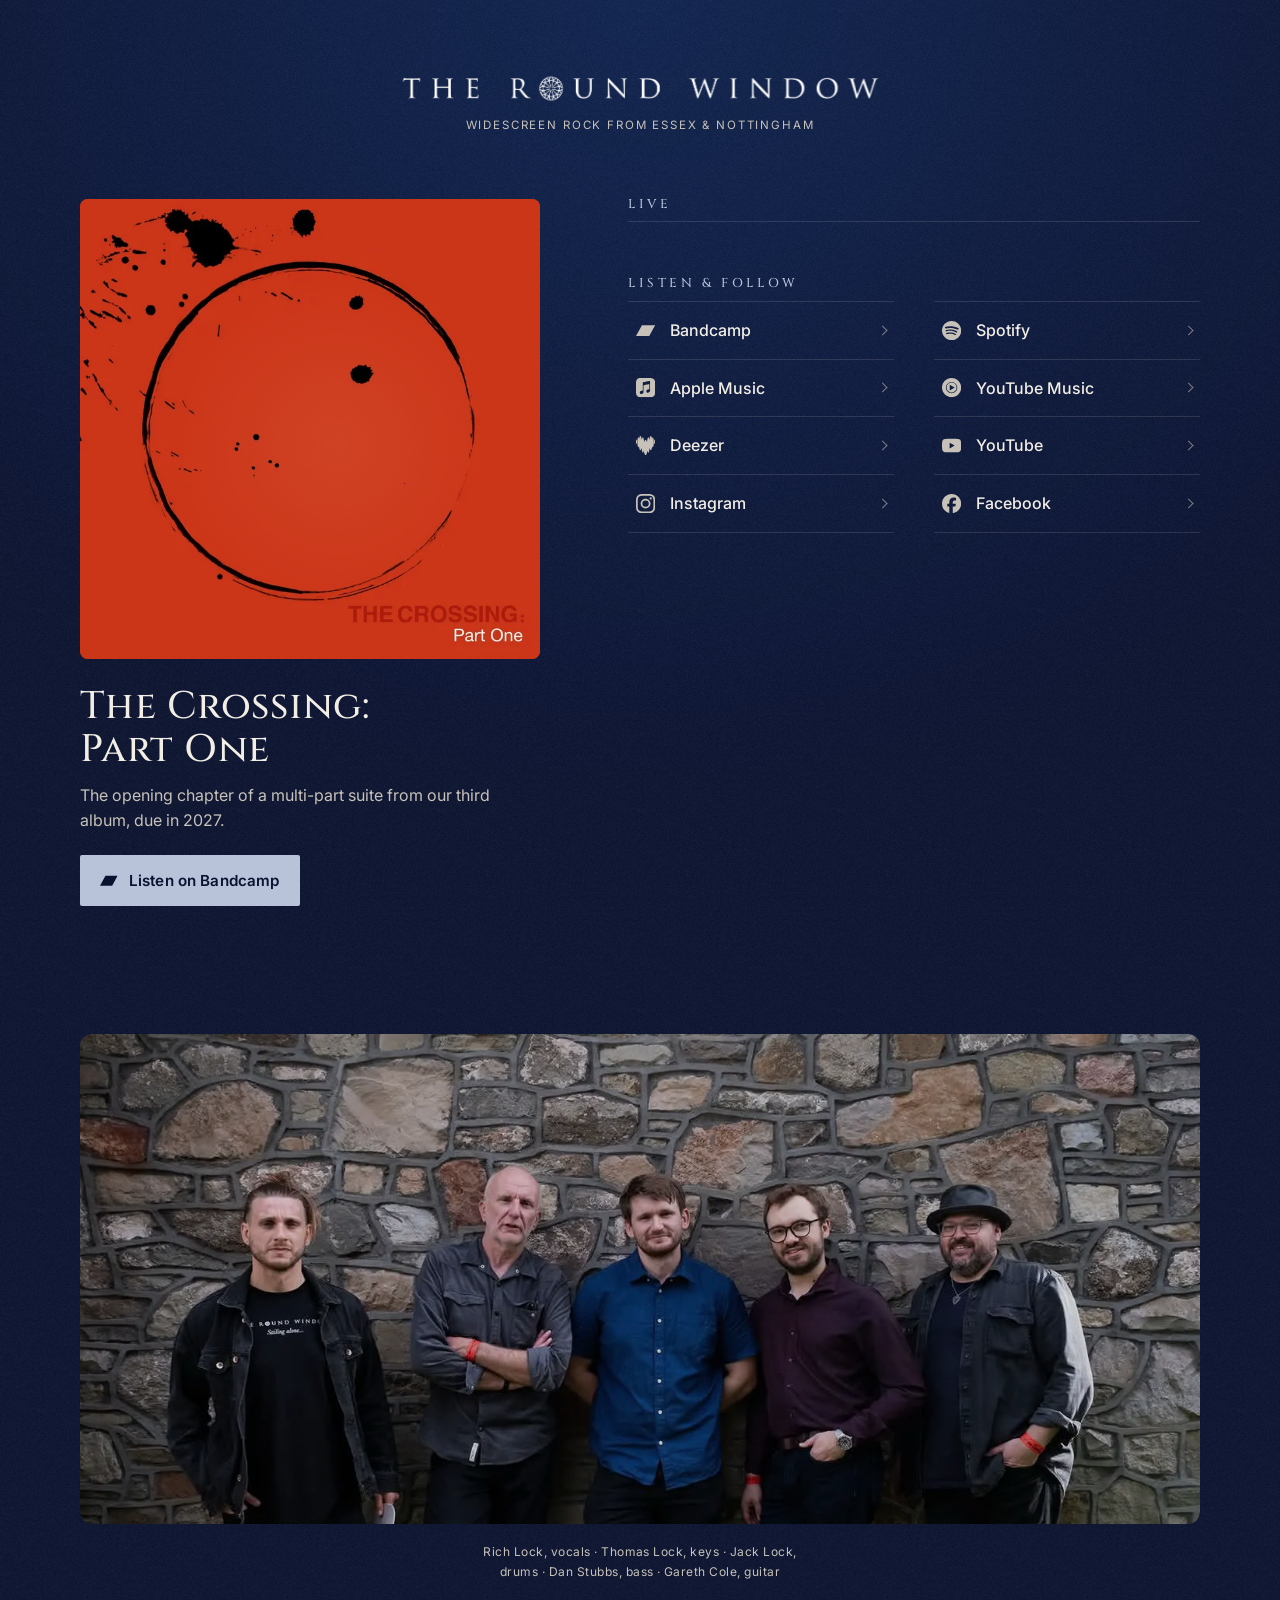
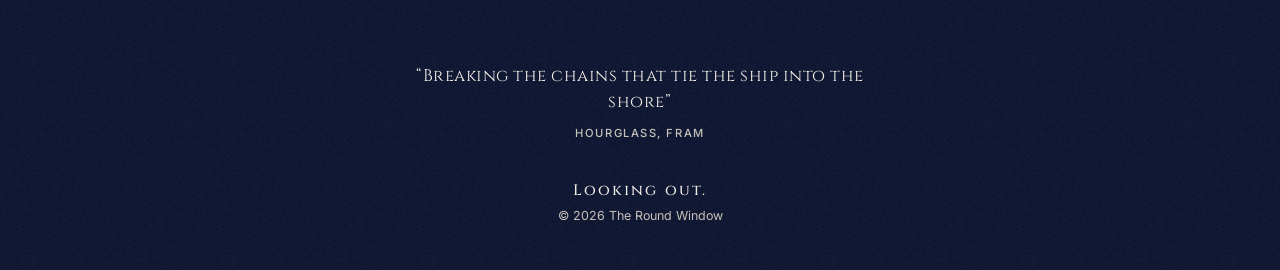
==== index.html @ e12f62c2 "Inset rounded band photo with scroll reveal, rounded cover, footer lyric from official Bandcamp lyri" ====
<!doctype html>
<html lang="en-GB">
<head>
<meta charset="utf-8">
<meta name="viewport" content="width=device-width, initial-scale=1, viewport-fit=cover">
<title>The Round Window | Widescreen rock from Essex &amp; Nottingham</title>
<meta name="description" content="The Round Window, widescreen rock from Essex &amp; Nottingham. New single The Crossing: Part One out now. Live in Colchester, London and Leicester, November 2026.">
<meta name="theme-color" content="#0a1230">
<link rel="icon" href="favicon.ico" sizes="any">
<link rel="icon" type="image/png" sizes="32x32" href="assets/img/favicon-32.png">
<link rel="apple-touch-icon" href="assets/img/apple-touch-icon.png">
<meta property="og:type" content="website">
<meta property="og:site_name" content="The Round Window">
<meta property="og:title" content="The Round Window">
<meta property="og:description" content="Widescreen rock from Essex &amp; Nottingham. New single The Crossing: Part One, out now. Live in Colchester, London and Leicester this November.">
<meta property="og:image" content="assets/img/og.jpg">
<meta property="og:image:width" content="1200">
<meta property="og:image:height" content="630">
<meta property="og:image:alt" content="The Round Window logo beside the red artwork for The Crossing: Part One">
<meta name="twitter:card" content="summary_large_image">
<meta name="twitter:site" content="@roundwindowuk">
<link rel="preload" href="assets/fonts/Cinzel.woff2" as="font" type="font/woff2" crossorigin>
<link rel="preload" href="assets/fonts/Inter.woff2" as="font" type="font/woff2" crossorigin>
<link rel="stylesheet" href="style.css">
<script>document.documentElement.classList.add('js')</script>
</head>
<body>
<svg width="0" height="0" style="position:absolute" aria-hidden="true"><symbol id="i-youtube" viewBox="0 0 24 24"><path d="M23.498 6.186a3.016 3.016 0 0 0-2.122-2.136C19.505 3.545 12 3.545 12 3.545s-7.505 0-9.377.505A3.017 3.017 0 0 0 .502 6.186C0 8.07 0 12 0 12s0 3.93.502 5.814a3.016 3.016 0 0 0 2.122 2.136c1.871.505 9.376.505 9.376.505s7.505 0 9.377-.505a3.015 3.015 0 0 0 2.122-2.136C24 15.93 24 12 24 12s0-3.93-.502-5.814zM9.545 15.568V8.432L15.818 12l-6.273 3.568z"/></symbol><symbol id="i-facebook" viewBox="0 0 24 24"><path d="M9.101 23.691v-7.98H6.627v-3.667h2.474v-1.58c0-4.085 1.848-5.978 5.858-5.978.401 0 .955.042 1.468.103a8.68 8.68 0 0 1 1.141.195v3.325a8.623 8.623 0 0 0-.653-.036 26.805 26.805 0 0 0-.733-.009c-.707 0-1.259.096-1.675.309a1.686 1.686 0 0 0-.679.622c-.258.42-.374.995-.374 1.752v1.297h3.919l-.386 2.103-.287 1.564h-3.246v8.245C19.396 23.238 24 18.179 24 12.044c0-6.627-5.373-12-12-12s-12 5.373-12 12c0 5.628 3.874 10.35 9.101 11.647Z"/></symbol><symbol id="i-instagram" viewBox="0 0 24 24"><path d="M7.0301.084c-1.2768.0602-2.1487.264-2.911.5634-.7888.3075-1.4575.72-2.1228 1.3877-.6652.6677-1.075 1.3368-1.3802 2.127-.2954.7638-.4956 1.6365-.552 2.914-.0564 1.2775-.0689 1.6882-.0626 4.947.0062 3.2586.0206 3.6671.0825 4.9473.061 1.2765.264 2.1482.5635 2.9107.308.7889.72 1.4573 1.388 2.1228.6679.6655 1.3365 1.0743 2.1285 1.38.7632.295 1.6361.4961 2.9134.552 1.2773.056 1.6884.069 4.9462.0627 3.2578-.0062 3.668-.0207 4.9478-.0814 1.28-.0607 2.147-.2652 2.9098-.5633.7889-.3086 1.4578-.72 2.1228-1.3881.665-.6682 1.0745-1.3378 1.3795-2.1284.2957-.7632.4966-1.636.552-2.9124.056-1.2809.0692-1.6898.063-4.948-.0063-3.2583-.021-3.6668-.0817-4.9465-.0607-1.2797-.264-2.1487-.5633-2.9117-.3084-.7889-.72-1.4568-1.3876-2.1228C21.2982 1.33 20.628.9208 19.8378.6165 19.074.321 18.2017.1197 16.9244.0645 15.6471.0093 15.236-.005 11.977.0014 8.718.0076 8.31.0215 7.0301.0839m.1402 21.6932c-1.17-.0509-1.8053-.2453-2.2287-.408-.5606-.216-.96-.4771-1.3819-.895-.422-.4178-.6811-.8186-.9-1.378-.1644-.4234-.3624-1.058-.4171-2.228-.0595-1.2645-.072-1.6442-.079-4.848-.007-3.2037.0053-3.583.0607-4.848.05-1.169.2456-1.805.408-2.2282.216-.5613.4762-.96.895-1.3816.4188-.4217.8184-.6814 1.3783-.9003.423-.1651 1.0575-.3614 2.227-.4171 1.2655-.06 1.6447-.072 4.848-.079 3.2033-.007 3.5835.005 4.8495.0608 1.169.0508 1.8053.2445 2.228.408.5608.216.96.4754 1.3816.895.4217.4194.6816.8176.9005 1.3787.1653.4217.3617 1.056.4169 2.2263.0602 1.2655.0739 1.645.0796 4.848.0058 3.203-.0055 3.5834-.061 4.848-.051 1.17-.245 1.8055-.408 2.2294-.216.5604-.4763.96-.8954 1.3814-.419.4215-.8181.6811-1.3783.9-.4224.1649-1.0577.3617-2.2262.4174-1.2656.0595-1.6448.072-4.8493.079-3.2045.007-3.5825-.006-4.848-.0608M16.953 5.5864A1.44 1.44 0 1 0 18.39 4.144a1.44 1.44 0 0 0-1.437 1.4424M5.8385 12.012c.0067 3.4032 2.7706 6.1557 6.173 6.1493 3.4026-.0065 6.157-2.7701 6.1506-6.1733-.0065-3.4032-2.771-6.1565-6.174-6.1498-3.403.0067-6.156 2.771-6.1496 6.1738M8 12.0077a4 4 0 1 1 4.008 3.9921A3.9996 3.9996 0 0 1 8 12.0077"/></symbol><symbol id="i-bandcamp" viewBox="0 0 24 24"><path d="M0 18.75l7.437-13.5H24l-7.438 13.5H0z"/></symbol><symbol id="i-spotify" viewBox="0 0 24 24"><path d="M12 0C5.4 0 0 5.4 0 12s5.4 12 12 12 12-5.4 12-12S18.66 0 12 0zm5.521 17.34c-.24.359-.66.48-1.021.24-2.82-1.74-6.36-2.101-10.561-1.141-.418.122-.779-.179-.899-.539-.12-.421.18-.78.54-.9 4.56-1.021 8.52-.6 11.64 1.32.42.18.479.659.301 1.02zm1.44-3.3c-.301.42-.841.6-1.262.3-3.239-1.98-8.159-2.58-11.939-1.38-.479.12-1.02-.12-1.14-.6-.12-.48.12-1.021.6-1.141C9.6 9.9 15 10.561 18.72 12.84c.361.181.54.78.241 1.2zm.12-3.36C15.24 8.4 8.82 8.16 5.16 9.301c-.6.179-1.2-.181-1.38-.721-.18-.601.18-1.2.72-1.381 4.26-1.26 11.28-1.02 15.721 1.621.539.3.719 1.02.419 1.56-.299.421-1.02.599-1.559.3z"/></symbol><symbol id="i-applemusic" viewBox="0 0 24 24"><path d="M23.994 6.124a9.23 9.23 0 00-.24-2.19c-.317-1.31-1.062-2.31-2.18-3.043a5.022 5.022 0 00-1.877-.726 10.496 10.496 0 00-1.564-.15c-.04-.003-.083-.01-.124-.013H5.986c-.152.01-.303.017-.455.026-.747.043-1.49.123-2.193.4-1.336.53-2.3 1.452-2.865 2.78-.192.448-.292.925-.363 1.408-.056.392-.088.785-.1 1.18 0 .032-.007.062-.01.093v12.223c.01.14.017.283.027.424.05.815.154 1.624.497 2.373.65 1.42 1.738 2.353 3.234 2.801.42.127.856.187 1.293.228.555.053 1.11.06 1.667.06h11.03a12.5 12.5 0 001.57-.1c.822-.106 1.596-.35 2.295-.81a5.046 5.046 0 001.88-2.207c.186-.42.293-.87.37-1.324.113-.675.138-1.358.137-2.04-.002-3.8 0-7.595-.003-11.393zm-6.423 3.99v5.712c0 .417-.058.827-.244 1.206-.29.59-.76.962-1.388 1.14-.35.1-.706.157-1.07.173-.95.045-1.773-.6-1.943-1.536a1.88 1.88 0 011.038-2.022c.323-.16.67-.25 1.018-.324.378-.082.758-.153 1.134-.24.274-.063.457-.23.51-.516a.904.904 0 00.02-.193c0-1.815 0-3.63-.002-5.443a.725.725 0 00-.026-.185c-.04-.15-.15-.243-.304-.234-.16.01-.318.035-.475.066-.76.15-1.52.303-2.28.456l-2.325.47-1.374.278c-.016.003-.032.01-.048.013-.277.077-.377.203-.39.49-.002.042 0 .086 0 .13-.002 2.602 0 5.204-.003 7.805 0 .42-.047.836-.215 1.227-.278.64-.77 1.04-1.434 1.233-.35.1-.71.16-1.075.172-.96.036-1.755-.6-1.92-1.544-.14-.812.23-1.685 1.154-2.075.357-.15.73-.232 1.108-.31.287-.06.575-.116.86-.177.383-.083.583-.323.6-.714v-.15c0-2.96 0-5.922.002-8.882 0-.123.013-.25.042-.37.07-.285.273-.448.546-.518.255-.066.515-.112.774-.165.733-.15 1.466-.296 2.2-.444l2.27-.46c.67-.134 1.34-.27 2.01-.403.22-.043.442-.088.663-.106.31-.025.523.17.554.482.008.073.012.148.012.223.002 1.91.002 3.822 0 5.732z"/></symbol><symbol id="i-youtubemusic" viewBox="0 0 24 24"><path d="M12 0C5.376 0 0 5.376 0 12s5.376 12 12 12 12-5.376 12-12S18.624 0 12 0zm0 19.104c-3.924 0-7.104-3.18-7.104-7.104S8.076 4.896 12 4.896s7.104 3.18 7.104 7.104-3.18 7.104-7.104 7.104zm0-13.332c-3.432 0-6.228 2.796-6.228 6.228S8.568 18.228 12 18.228s6.228-2.796 6.228-6.228S15.432 5.772 12 5.772zM9.684 15.54V8.46L15.816 12l-6.132 3.54z"/></symbol><symbol id="i-deezer" viewBox="0 0 24 24"><path d="M.693 10.024c.381 0 .693-1.256.693-2.807 0-1.55-.312-2.807-.693-2.807C.312 4.41 0 5.666 0 7.217s.312 2.808.693 2.808ZM21.038 1.56c-.364 0-.684.805-.91 2.096C19.765 1.446 19.184 0 18.526 0c-.78 0-1.464 2.036-1.784 5-.312-2.158-.788-3.536-1.325-3.536-.745 0-1.386 2.704-1.62 6.472-.442-1.932-1.083-3.145-1.793-3.145s-1.35 1.213-1.793 3.145c-.242-3.76-.874-6.463-1.628-6.463-.537 0-1.013 1.378-1.325 3.535C6.938 2.036 6.262 0 5.474 0c-.658 0-1.247 1.447-1.602 3.665-.217-1.291-.546-2.105-.91-2.105-.675 0-1.221 2.807-1.221 6.272 0 3.466.546 6.273 1.221 6.273.277 0 .537-.476.736-1.273.32 2.928.996 4.938 1.776 4.938.606 0 1.143-1.204 1.507-3.11.251 3.622.875 6.195 1.602 6.195.46 0 .875-1.023 1.187-2.677C10.142 21.6 11 24 12.004 24c1.005 0 1.863-2.4 2.235-5.822.312 1.654.727 2.677 1.186 2.677.728 0 1.352-2.573 1.603-6.195.364 1.906.9 3.11 1.507 3.11.78 0 1.455-2.01 1.775-4.938.208.797.46 1.273.737 1.273.675 0 1.22-2.807 1.22-6.273-.008-3.457-.553-6.272-1.23-6.272ZM23.307 10.024c.381 0 .693-1.256.693-2.807 0-1.55-.312-2.807-.693-2.807-.381 0-.693 1.256-.693 2.807s.312 2.808.693 2.808Z"/></symbol></svg>
<a class="skip" href="#main">Skip to content</a>

<div class="page">
  <header class="masthead">
    <h1 class="logo"><img src="assets/img/logo_white.png" width="2150" height="138" alt="The Round Window"></h1>
    <p class="tag reveal" style="--i:1">Widescreen rock from Essex &amp; Nottingham</p>
  </header>

  <main id="main" class="layout">
    <section class="release" aria-labelledby="release-title">
      <a class="art reveal" style="--i:2" href="https://theroundwindow.bandcamp.com/track/the-crossing-part-one" aria-label="Listen to The Crossing: Part One on Bandcamp">
        <picture>
          <source type="image/webp" srcset="assets/img/crossing-700.webp 700w, assets/img/crossing-1200.webp 1200w" sizes="(min-width: 960px) 460px, 92vw">
          <img src="assets/img/crossing-1200.jpg" width="1200" height="1200" alt="Cover of The Crossing: Part One: a ragged black ink circle and spatters on a red ground">
        </picture>
        <span class="glow" aria-hidden="true"></span>
      </a>
      <div class="release-text">
        <h2 id="release-title" class="title reveal" style="--i:4">The Crossing:<br> Part One</h2>
        <p class="blurb reveal" style="--i:5">The opening chapter of a multi-part suite from our third album, due in 2027.</p>
        <a class="cta reveal" style="--i:6" href="https://theroundwindow.bandcamp.com/track/the-crossing-part-one">
          <svg class="ico" aria-hidden="true"><use href="#i-bandcamp"/></svg>Listen on Bandcamp
        </a>
      </div>
    </section>

    <div class="lists">
      <section aria-labelledby="shows-title">
        <h2 id="shows-title" class="section-title reveal" style="--i:7">Live</h2>
        <ol class="shows">
          <li class="reveal" style="--i:8">
            <a href="https://threewisemonkeyscolchester.com/events/the-round-window-circu5/">
              <time datetime="2026-11-06T19:00"><span class="d">6</span><span class="m">Nov</span><span class="w">Fri</span></time>
              <span class="info"><span class="venue">Three Wise Monkeys</span><span class="city">Colchester</span><span class="with">with Circu5 · doors 7pm</span></span>
              <span class="go">Tickets</span>
            </a>
          </li>
          <li class="reveal" style="--i:9">
            <a href="https://wegottickets.com/f/17069/">
              <time datetime="2026-11-22T13:00"><span class="d">22</span><span class="m">Nov</span><span class="w">Sun</span></time>
              <span class="info"><span class="venue">The Camden Club</span><span class="city">London</span><span class="with">Sunday lunch, with The Gift · doors 1pm</span></span>
              <span class="go">Tickets</span>
            </a>
          </li>
          <li class="reveal" style="--i:10">
            <a href="https://www.gigantic.com/danfest-15-tickets/leicester-the-international/2026-11-27-18-30">
              <time datetime="2026-11-27T18:30"><span class="d">27</span><span class="m">Nov</span><span class="w">Fri</span></time>
              <span class="info"><span class="venue">DanFest 15, The International</span><span class="city">Leicester</span><span class="with">with Red Bazar and Grace Hayhurst · doors 6.30pm</span></span>
              <span class="go">Tickets</span>
            </a>
          </li>
        </ol>
      </section>

      <section aria-labelledby="listen-title">
        <h2 id="listen-title" class="section-title reveal" style="--i:11">Listen &amp; follow</h2>
        <ul class="links">
          <li class="reveal" style="--i:12"><a href="https://theroundwindow.bandcamp.com/"><svg class="ico" aria-hidden="true"><use href="#i-bandcamp"/></svg><span>Bandcamp</span></a></li>
          <li class="reveal" style="--i:13"><a href="https://open.spotify.com/artist/0p4nBv8aLibaOKEymLGmUf"><svg class="ico" aria-hidden="true"><use href="#i-spotify"/></svg><span>Spotify</span></a></li>
          <li class="reveal" style="--i:14"><a href="https://music.apple.com/gb/artist/the-round-window/1469787974"><svg class="ico" aria-hidden="true"><use href="#i-applemusic"/></svg><span>Apple Music</span></a></li>
          <li class="reveal" style="--i:15"><a href="https://music.youtube.com/channel/UCebu2fDi7UHLMGpy3IFDuAw"><svg class="ico" aria-hidden="true"><use href="#i-youtubemusic"/></svg><span>YouTube Music</span></a></li>
          <li class="reveal" style="--i:16"><a href="https://www.deezer.com/artist/68291272"><svg class="ico" aria-hidden="true"><use href="#i-deezer"/></svg><span>Deezer</span></a></li>
          <li class="reveal" style="--i:17"><a href="https://www.youtube.com/@theroundwindow4527"><svg class="ico" aria-hidden="true"><use href="#i-youtube"/></svg><span>YouTube</span></a></li>
          <li class="reveal" style="--i:18"><a href="https://www.instagram.com/theroundwindowuk/"><svg class="ico" aria-hidden="true"><use href="#i-instagram"/></svg><span>Instagram</span></a></li>
          <li class="reveal" style="--i:19"><a href="https://www.facebook.com/theroundwindow"><svg class="ico" aria-hidden="true"><use href="#i-facebook"/></svg><span>Facebook</span></a></li>
        </ul>
      </section>
    </div>
  </main>

  <figure class="band">
    <picture>
      <source type="image/webp" srcset="assets/img/band-900.webp 900w, assets/img/band-1440.webp 1440w" sizes="100vw">
      <img src="assets/img/band-1440.jpg" width="1440" height="960" loading="lazy" decoding="async" alt="The Round Window, the five members standing against an old stone wall">
    </picture>
    <figcaption>Rich Lock, vocals · Thomas Lock, keys · Jack Lock, drums · Dan Stubbs, bass · Gareth Cole, guitar</figcaption>
  </figure>

  <footer class="foot reveal" style="--i:22">
    <figure class="lyric" hidden><blockquote><p></p></blockquote><figcaption><cite></cite></figcaption></figure>
    <p class="motto">Looking out.</p>
    <p>&copy; 2026 The Round Window</p>
  </footer>
</div>
<script src="main.js" defer></script>
</body>
</html>
---- style.css ----
@font-face{font-family:"Cinzel";src:url(assets/fonts/Cinzel.woff2) format("woff2");font-weight:400 900;font-display:swap}
@font-face{font-family:"Inter";src:url(assets/fonts/Inter.woff2) format("woff2");font-weight:100 900;font-display:swap}
:root{
  --bg:#0a1230;         /* deep porthole, from Fram #081C72 darkened */
  --bg-2:#0c1a3d;
  --teal:#086691;       /* aurora teal */
  --accent:#b8c3da;     /* Fram frost: pale sky sampled from the Fram cover (median light cool pixels #b2bcd4) */
  --ivory:#f2eee6;
  --muted:#c7c2b9;
  --line:rgba(242,238,230,.13);
  --ease:cubic-bezier(.22,.61,.36,1);
}
*,*::before,*::after{box-sizing:border-box}
html{-webkit-text-size-adjust:100%;background:var(--bg)}
body{margin:0;min-height:100vh;color:var(--ivory);font:400 1rem/1.55 "Inter",system-ui,sans-serif;
  background:
    url(assets/img/grain.png),
    radial-gradient(120% 70% at 50% 0%, #0f2350 0%, transparent 60%),
    var(--bg);
  -webkit-font-smoothing:antialiased;overflow-x:clip}
img{display:block;max-width:100%;height:auto}
a{color:inherit;text-decoration:none}
:focus-visible{outline:2px solid var(--accent);outline-offset:3px;border-radius:2px}
.skip{position:absolute;left:1rem;top:-3rem;background:var(--accent);color:#0a1230;padding:.5rem .8rem;z-index:5}
.skip:focus{top:1rem}

.page{width:min(100% - 2.5rem, 34rem);margin-inline:auto;padding:clamp(2.5rem,8vw,4.5rem) 0 2.5rem}
.masthead{text-align:center;margin-bottom:2.5rem}
.logo{margin:0 auto;width:min(100%,21rem)}
.tag{margin:.9rem 0 0;font-size:.72rem;letter-spacing:.16em;text-wrap:balance;text-transform:uppercase;color:var(--muted)}

/* release */
.art{position:relative;display:block;overflow:hidden;border-radius:8px;isolation:isolate;background:#ca3517;aspect-ratio:1}
.art img{width:100%;transform-origin:49.73% 49.47%;transition:transform 1.2s var(--ease)}
/* glow sits exactly inside the cover's own ink circle: centre (746,742) r540 on 1500px */
.glow{position:absolute;inset:0;clip-path:circle(36% at 49.73% 49.47%);pointer-events:none;
  background:radial-gradient(38% 38% at 40% 38%, rgba(214,226,245,.30), transparent 70%);
  mix-blend-mode:soft-light;opacity:.9}
.release-text{padding-top:1.6rem}
.eyebrow{margin:0 0 .5rem;font-size:.75rem;font-weight:500;letter-spacing:.2em;text-transform:uppercase;color:var(--accent)}
.title{margin:0;font:500 clamp(1.75rem,7vw,2.4rem)/1.12 "Cinzel",serif;letter-spacing:.02em}
.blurb{margin:.8rem 0 1.4rem;color:var(--muted);max-width:30em}
.cta{display:inline-flex;align-items:center;gap:.7rem;padding:.85rem 1.25rem;background:var(--accent);color:#0a1230;
  font-weight:600;font-size:.95rem;letter-spacing:.01em;border-radius:2px;transition:background-color .25s,transform .25s var(--ease)}
.cta:hover{background:#d3dbea;transform:translateY(-1px)}
.cta .ico{width:1.1rem;height:1.1rem}

/* sections */
.lists section{margin-top:3.25rem}
.section-title{margin:0 0 .6rem;font:500 .8rem/1 "Cinzel",serif;letter-spacing:.28em;text-transform:uppercase;color:var(--accent)}
.shows,.links{list-style:none;margin:0;padding:0;border-top:1px solid var(--line)}
.shows li,.links li{border-bottom:1px solid var(--line)}

.shows a{display:grid;grid-template-columns:3.4rem 1fr auto;gap:1rem;align-items:center;padding:1.1rem .25rem;transition:background-color .3s}
.shows time{display:grid;justify-items:center;line-height:1;font-family:"Cinzel",serif}
.shows .d{font-size:1.65rem;font-weight:500}
.shows .m{font-size:.72rem;letter-spacing:.18em;text-transform:uppercase;margin-top:.3rem}
.shows .w{font:500 .66rem "Inter",sans-serif;letter-spacing:.12em;text-transform:uppercase;color:var(--muted);margin-top:.35rem}
.info{display:grid;gap:.15rem;min-width:0}
.venue{font-weight:600}
.city{color:var(--ivory)}
.with{font-size:.85rem;color:var(--muted)}
.go{font-size:.8rem;font-weight:500;letter-spacing:.06em;color:var(--accent);white-space:nowrap;padding-right:1rem;position:relative}
.go::after{content:"";position:absolute;right:0;top:50%;width:.45rem;height:.45rem;border:solid currentColor;border-width:1.5px 1.5px 0 0;transform:translate(0,-50%) rotate(45deg);transition:transform .3s var(--ease)}

.links a{display:flex;align-items:center;gap:.95rem;padding:1rem .25rem;font-weight:500;transition:background-color .3s,color .3s}
.links .ico{width:1.2rem;height:1.2rem;color:var(--muted);transition:color .3s}
.links a::after{content:"";margin-left:auto;width:.45rem;height:.45rem;border:solid var(--muted);border-width:1.5px 1.5px 0 0;transform:rotate(45deg);opacity:.6;transition:transform .3s var(--ease),opacity .3s,border-color .3s}
.ico{fill:currentColor;flex:none}

@media (hover:hover){
  .shows a:hover,.links a:hover{background:rgba(8,102,145,.16)}
  .shows a:hover .go::after{transform:translate(3px,-50%) rotate(45deg)}
  .links a:hover .ico{color:var(--accent)}
  .links a:hover::after{transform:translateX(3px) rotate(45deg);opacity:1;border-color:var(--accent)}
}

.foot{margin-top:5rem;text-align:center;font-size:.78rem;color:var(--muted)}
.foot p{margin:.3rem 0}
.motto{font:500 .95rem "Cinzel",serif;letter-spacing:.14em;color:var(--ivory)}

/* desktop */
@media (min-width:960px){
  .page{width:min(100% - 6rem, 70rem);padding-top:4.5rem}
  .masthead{margin-bottom:4rem}
  .logo{width:30rem}
  .layout{display:grid;grid-template-columns:minmax(0,28.75rem) minmax(0,1fr);gap:5.5rem;align-items:start}
  .release{position:sticky;top:3rem}
  .lists section:first-child{margin-top:0}
  .lists section{margin-top:3.5rem}
  .shows a{grid-template-columns:4rem 1fr auto;padding:1.25rem .5rem}
  .links{display:grid;grid-template-columns:1fr 1fr;column-gap:2.5rem;border-top:0}
  .links li:nth-child(-n+2){border-top:1px solid var(--line)}
  .links a{padding:1rem .5rem}
}

/* motion */
@media (prefers-reduced-motion:no-preference){
  .js .logo img{clip-path:inset(0 50% 0 50%);opacity:0;animation:logo 1.6s var(--ease) .15s forwards}
  .js .reveal{opacity:0;transform:translateY(12px);animation:rise .7s var(--ease) forwards;animation-delay:calc(.55s + var(--i,0) * 70ms)}
  .art img{animation:drift 28s ease-in-out 2s infinite alternate}
  .glow{animation:light 18s ease-in-out infinite alternate}
}
@keyframes logo{to{clip-path:inset(0 0 0 0);opacity:1}}
@keyframes rise{to{opacity:1;transform:none}}
@keyframes drift{from{transform:scale(1)}to{transform:scale(1.035)}}
@keyframes light{
  0%{background-position:0 0;opacity:.55}
  50%{opacity:1}
  100%{background-position:18% 22%;opacity:.7}}
.glow{background-size:140% 140%}

/* band photo: inset within the content column, revealed on scroll */
.band{margin:5.5rem 0 1rem;padding:0}
.band picture{display:block;overflow:hidden;border-radius:12px;background:var(--bg-2);isolation:isolate}
.band img{width:100%;aspect-ratio:3/2;object-fit:cover;object-position:50% 55%;filter:brightness(.86) saturate(.88)}
.band figcaption{margin:1.1rem auto 0;max-width:34rem;font-size:.75rem;line-height:1.7;text-wrap:balance;letter-spacing:.04em;color:var(--muted);text-align:center}
@media (min-width:960px){
  .band{margin:8rem 0 1.5rem}
  .band img{aspect-ratio:16/7;object-position:50% 34%}
}

.lyric{margin:0 auto 2.5rem;max-width:30rem;opacity:0;transition:opacity 1.6s var(--ease) .4s}
.lyric.in{opacity:1}
.lyric blockquote{margin:0}
.lyric p{margin:0;font:400 1.05rem/1.6 "Cinzel",serif;letter-spacing:.03em;color:var(--ivory)}
.lyric cite{display:block;margin-top:.6rem;font:500 .7rem "Inter",sans-serif;font-style:normal;letter-spacing:.14em;text-transform:uppercase;color:var(--muted)}
@media (prefers-reduced-motion:no-preference){
  .js .band{opacity:0;transform:translateY(28px);transition:opacity 1.1s var(--ease),transform 1.3s var(--ease)}
  .js .band img{transform:scale(1.06);transition:transform 2.2s var(--ease)}
  .js .band.in{opacity:1;transform:none}
  .js .band.in img{transform:none}
}
@media (prefers-reduced-motion:reduce){.lyric{transition:none}}
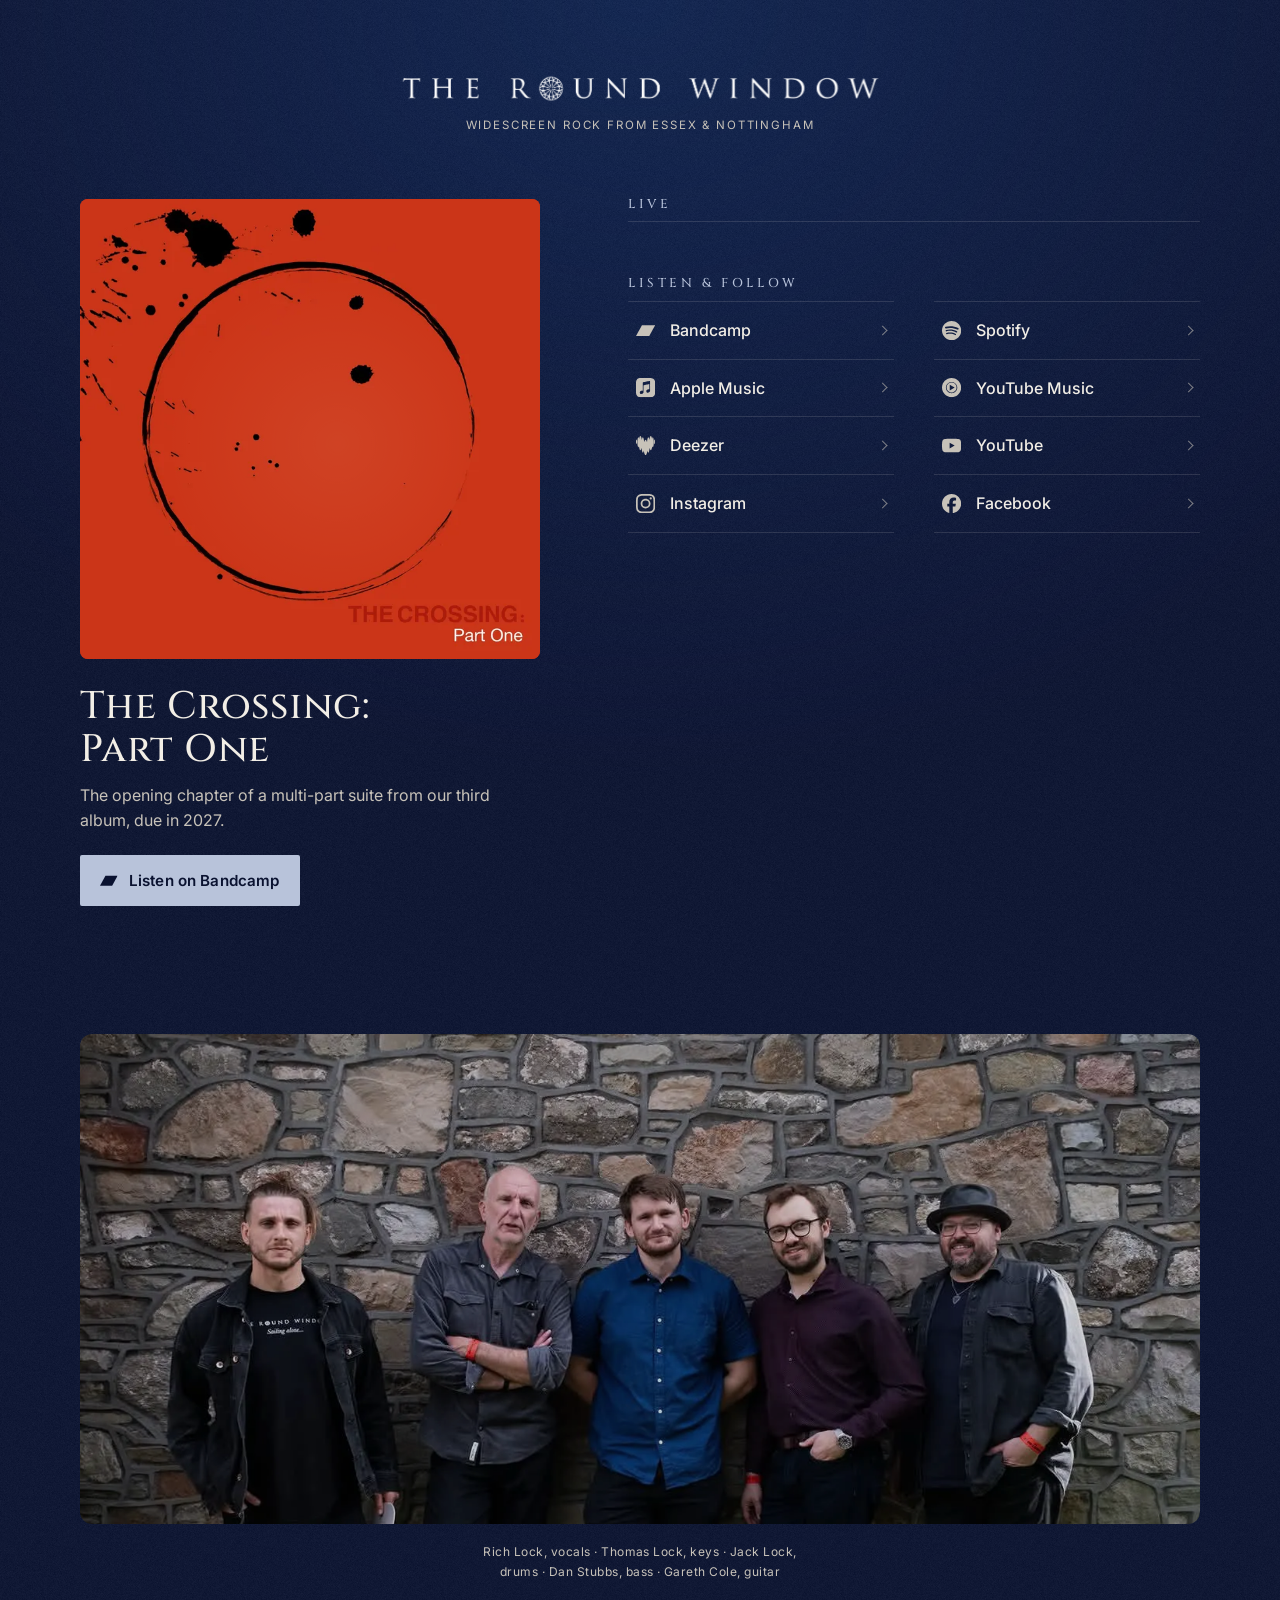
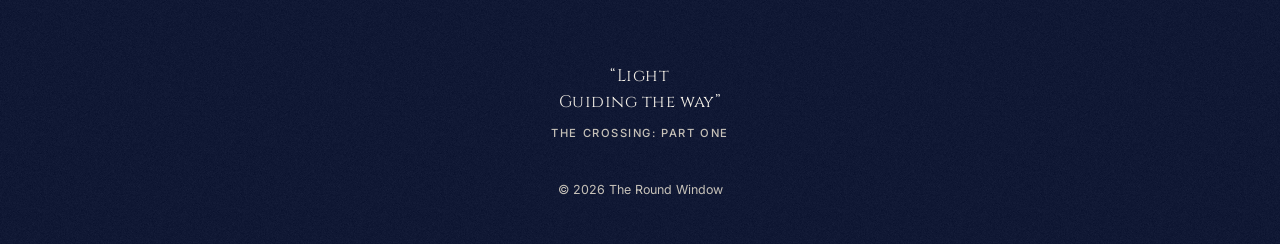
==== commit 4d225042: "Band photo, lyric and footer join the load stagger; remove Looking out" ====
--- a/index.html
+++ b/index.html
@@ -96,7 +96,7 @@
     </div>
   </main>
 
-  <figure class="band">
+  <figure class="band reveal" style="--i:20">
     <picture>
       <source type="image/webp" srcset="assets/img/band-900.webp 900w, assets/img/band-1440.webp 1440w" sizes="100vw">
       <img src="assets/img/band-1440.jpg" width="1440" height="960" loading="lazy" decoding="async" alt="The Round Window, the five members standing against an old stone wall">
@@ -104,10 +104,9 @@
     <figcaption>Rich Lock, vocals · Thomas Lock, keys · Jack Lock, drums · Dan Stubbs, bass · Gareth Cole, guitar</figcaption>
   </figure>
 
-  <footer class="foot reveal" style="--i:22">
-    <figure class="lyric" hidden><blockquote><p></p></blockquote><figcaption><cite></cite></figcaption></figure>
-    <p class="motto">Looking out.</p>
-    <p>&copy; 2026 The Round Window</p>
+  <footer class="foot">
+    <figure class="lyric reveal" style="--i:21" hidden><blockquote><p></p></blockquote><figcaption><cite></cite></figcaption></figure>
+    <p class="reveal" style="--i:22">&copy; 2026 The Round Window</p>
   </footer>
 </div>
 <script src="main.js" defer></script>
--- a/style.css
+++ b/style.css
@@ -120,15 +120,11 @@
   .band img{aspect-ratio:16/7;object-position:50% 34%}
 }
 
-.lyric{margin:0 auto 2.5rem;max-width:30rem;opacity:0;transition:opacity 1.6s var(--ease) .4s}
-.lyric.in{opacity:1}
+.lyric{margin:0 auto 2.5rem;max-width:30rem}
 .lyric blockquote{margin:0}
 .lyric p{margin:0;font:400 1.05rem/1.6 "Cinzel",serif;letter-spacing:.03em;color:var(--ivory)}
 .lyric cite{display:block;margin-top:.6rem;font:500 .7rem "Inter",sans-serif;font-style:normal;letter-spacing:.14em;text-transform:uppercase;color:var(--muted)}
 @media (prefers-reduced-motion:no-preference){
-  .js .band{opacity:0;transform:translateY(28px);transition:opacity 1.1s var(--ease),transform 1.3s var(--ease)}
-  .js .band img{transform:scale(1.06);transition:transform 2.2s var(--ease)}
-  .js .band.in{opacity:1;transform:none}
-  .js .band.in img{transform:none}
+  .js .band.reveal img{transform:scale(1.04);animation:settle 1.6s var(--ease) forwards;animation-delay:calc(.55s + var(--i,0) * 70ms)}
 }
-@media (prefers-reduced-motion:reduce){.lyric{transition:none}}
+@keyframes settle{to{transform:none}}
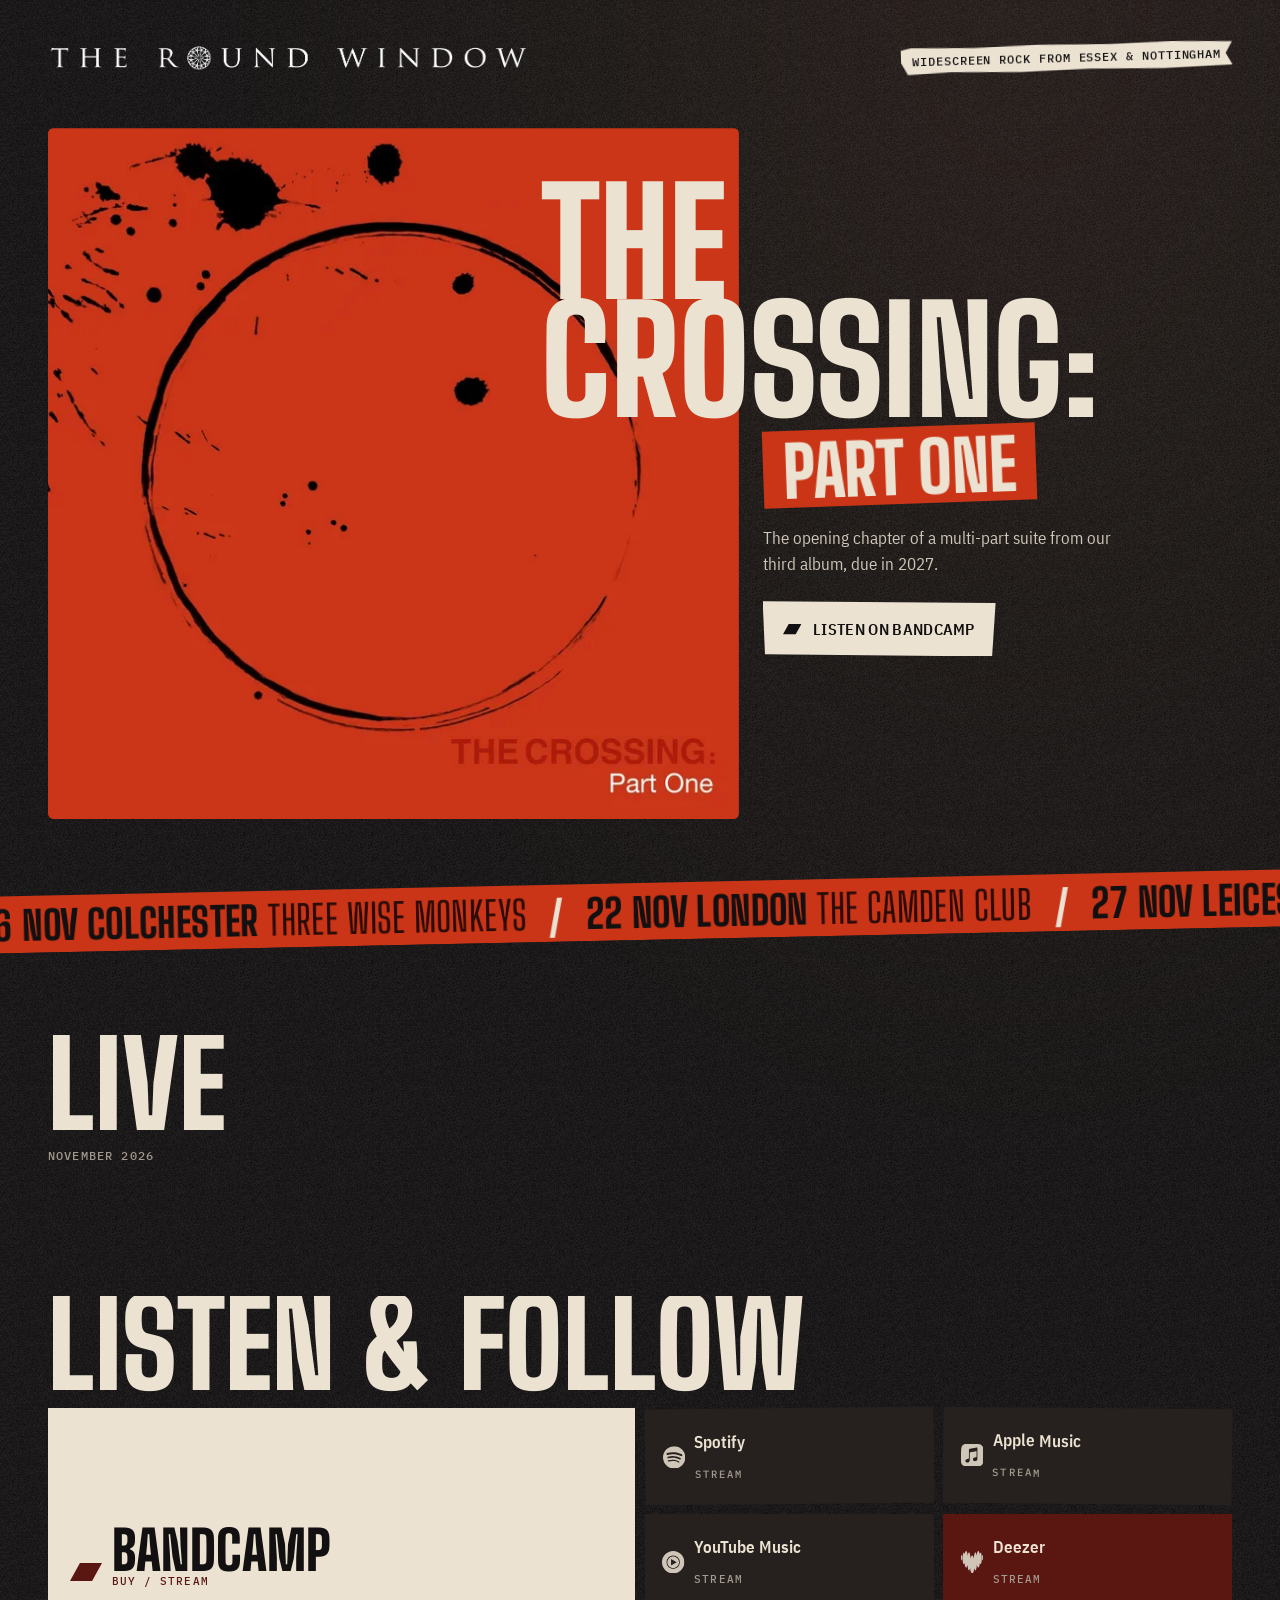
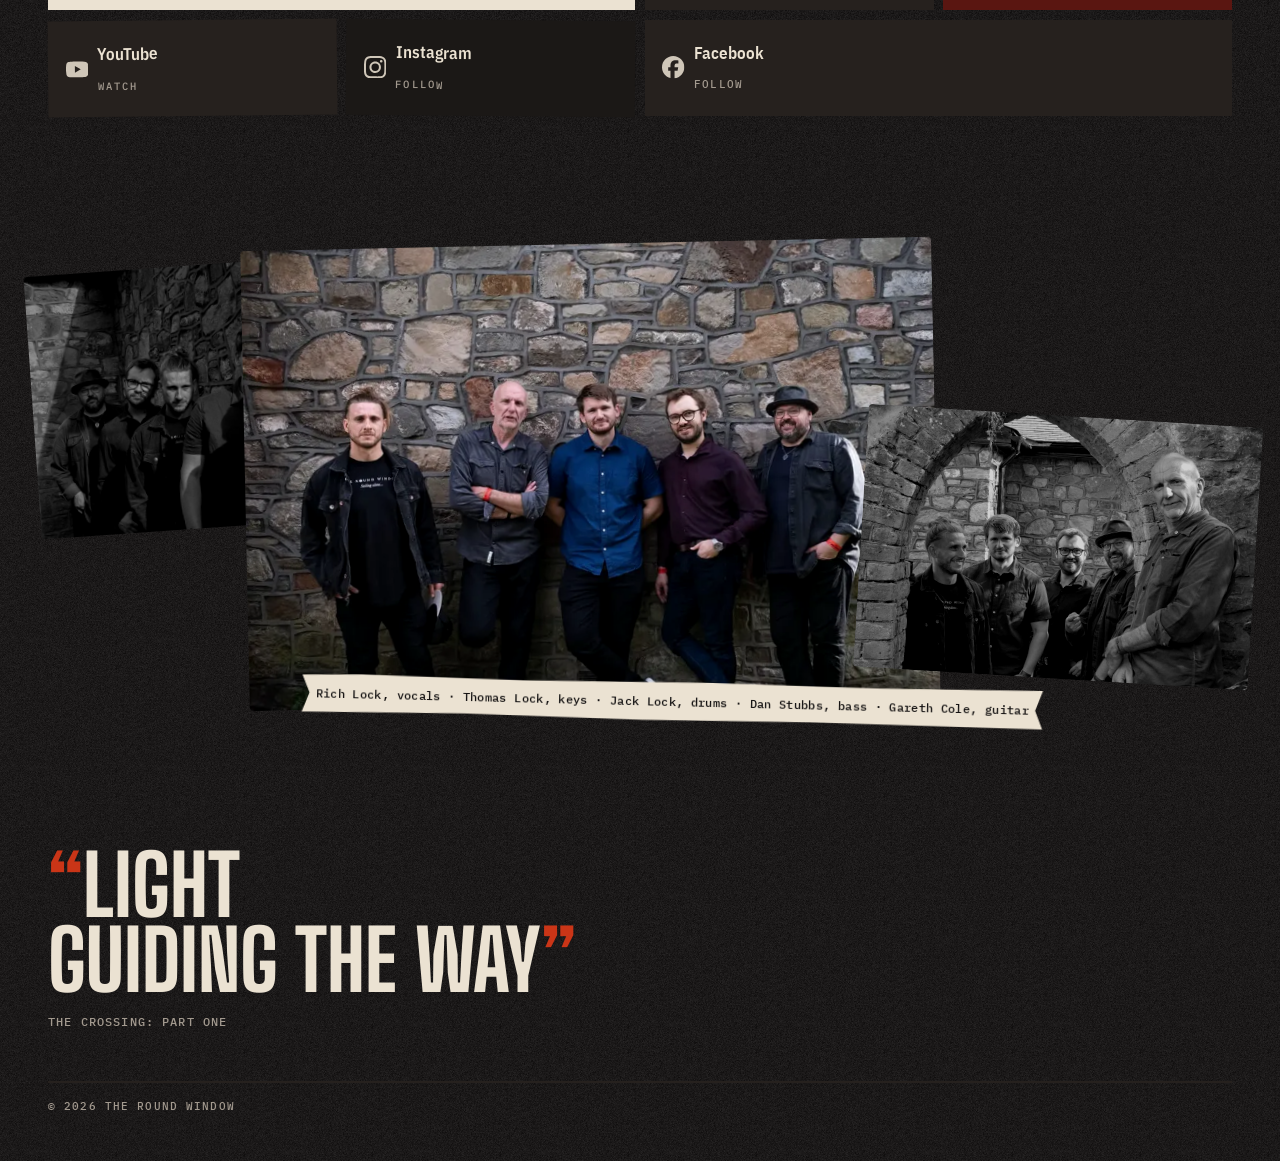
==== commit d3eac3cc: "Redesign preview (v2): poster/gig-flyer direction" ====
--- a/index.html
+++ b/index.html
@@ -5,7 +5,7 @@
 <meta name="viewport" content="width=device-width, initial-scale=1, viewport-fit=cover">
 <title>The Round Window | Widescreen rock from Essex &amp; Nottingham</title>
 <meta name="description" content="The Round Window, widescreen rock from Essex &amp; Nottingham. New single The Crossing: Part One out now. Live in Colchester, London and Leicester, November 2026.">
-<meta name="theme-color" content="#0a1230">
+<meta name="theme-color" content="#121010">
 <link rel="icon" href="favicon.ico" sizes="any">
 <link rel="icon" type="image/png" sizes="32x32" href="assets/img/favicon-32.png">
 <link rel="apple-touch-icon" href="assets/img/apple-touch-icon.png">
@@ -19,96 +19,87 @@
 <meta property="og:image:alt" content="The Round Window logo beside the red artwork for The Crossing: Part One">
 <meta name="twitter:card" content="summary_large_image">
 <meta name="twitter:site" content="@roundwindowuk">
-<link rel="preload" href="assets/fonts/Cinzel.woff2" as="font" type="font/woff2" crossorigin>
-<link rel="preload" href="assets/fonts/Inter.woff2" as="font" type="font/woff2" crossorigin>
+<link rel="preload" href="assets/fonts/BigShoulders.woff2" as="font" type="font/woff2" crossorigin>
+<link rel="preload" href="assets/fonts/PlexCond-Regular.woff2" as="font" type="font/woff2" crossorigin>
 <link rel="stylesheet" href="style.css">
 <script>document.documentElement.classList.add('js')</script>
 </head>
 <body>
 <svg width="0" height="0" style="position:absolute" aria-hidden="true"><symbol id="i-youtube" viewBox="0 0 24 24"><path d="M23.498 6.186a3.016 3.016 0 0 0-2.122-2.136C19.505 3.545 12 3.545 12 3.545s-7.505 0-9.377.505A3.017 3.017 0 0 0 .502 6.186C0 8.07 0 12 0 12s0 3.93.502 5.814a3.016 3.016 0 0 0 2.122 2.136c1.871.505 9.376.505 9.376.505s7.505 0 9.377-.505a3.015 3.015 0 0 0 2.122-2.136C24 15.93 24 12 24 12s0-3.93-.502-5.814zM9.545 15.568V8.432L15.818 12l-6.273 3.568z"/></symbol><symbol id="i-facebook" viewBox="0 0 24 24"><path d="M9.101 23.691v-7.98H6.627v-3.667h2.474v-1.58c0-4.085 1.848-5.978 5.858-5.978.401 0 .955.042 1.468.103a8.68 8.68 0 0 1 1.141.195v3.325a8.623 8.623 0 0 0-.653-.036 26.805 26.805 0 0 0-.733-.009c-.707 0-1.259.096-1.675.309a1.686 1.686 0 0 0-.679.622c-.258.42-.374.995-.374 1.752v1.297h3.919l-.386 2.103-.287 1.564h-3.246v8.245C19.396 23.238 24 18.179 24 12.044c0-6.627-5.373-12-12-12s-12 5.373-12 12c0 5.628 3.874 10.35 9.101 11.647Z"/></symbol><symbol id="i-instagram" viewBox="0 0 24 24"><path d="M7.0301.084c-1.2768.0602-2.1487.264-2.911.5634-.7888.3075-1.4575.72-2.1228 1.3877-.6652.6677-1.075 1.3368-1.3802 2.127-.2954.7638-.4956 1.6365-.552 2.914-.0564 1.2775-.0689 1.6882-.0626 4.947.0062 3.2586.0206 3.6671.0825 4.9473.061 1.2765.264 2.1482.5635 2.9107.308.7889.72 1.4573 1.388 2.1228.6679.6655 1.3365 1.0743 2.1285 1.38.7632.295 1.6361.4961 2.9134.552 1.2773.056 1.6884.069 4.9462.0627 3.2578-.0062 3.668-.0207 4.9478-.0814 1.28-.0607 2.147-.2652 2.9098-.5633.7889-.3086 1.4578-.72 2.1228-1.3881.665-.6682 1.0745-1.3378 1.3795-2.1284.2957-.7632.4966-1.636.552-2.9124.056-1.2809.0692-1.6898.063-4.948-.0063-3.2583-.021-3.6668-.0817-4.9465-.0607-1.2797-.264-2.1487-.5633-2.9117-.3084-.7889-.72-1.4568-1.3876-2.1228C21.2982 1.33 20.628.9208 19.8378.6165 19.074.321 18.2017.1197 16.9244.0645 15.6471.0093 15.236-.005 11.977.0014 8.718.0076 8.31.0215 7.0301.0839m.1402 21.6932c-1.17-.0509-1.8053-.2453-2.2287-.408-.5606-.216-.96-.4771-1.3819-.895-.422-.4178-.6811-.8186-.9-1.378-.1644-.4234-.3624-1.058-.4171-2.228-.0595-1.2645-.072-1.6442-.079-4.848-.007-3.2037.0053-3.583.0607-4.848.05-1.169.2456-1.805.408-2.2282.216-.5613.4762-.96.895-1.3816.4188-.4217.8184-.6814 1.3783-.9003.423-.1651 1.0575-.3614 2.227-.4171 1.2655-.06 1.6447-.072 4.848-.079 3.2033-.007 3.5835.005 4.8495.0608 1.169.0508 1.8053.2445 2.228.408.5608.216.96.4754 1.3816.895.4217.4194.6816.8176.9005 1.3787.1653.4217.3617 1.056.4169 2.2263.0602 1.2655.0739 1.645.0796 4.848.0058 3.203-.0055 3.5834-.061 4.848-.051 1.17-.245 1.8055-.408 2.2294-.216.5604-.4763.96-.8954 1.3814-.419.4215-.8181.6811-1.3783.9-.4224.1649-1.0577.3617-2.2262.4174-1.2656.0595-1.6448.072-4.8493.079-3.2045.007-3.5825-.006-4.848-.0608M16.953 5.5864A1.44 1.44 0 1 0 18.39 4.144a1.44 1.44 0 0 0-1.437 1.4424M5.8385 12.012c.0067 3.4032 2.7706 6.1557 6.173 6.1493 3.4026-.0065 6.157-2.7701 6.1506-6.1733-.0065-3.4032-2.771-6.1565-6.174-6.1498-3.403.0067-6.156 2.771-6.1496 6.1738M8 12.0077a4 4 0 1 1 4.008 3.9921A3.9996 3.9996 0 0 1 8 12.0077"/></symbol><symbol id="i-bandcamp" viewBox="0 0 24 24"><path d="M0 18.75l7.437-13.5H24l-7.438 13.5H0z"/></symbol><symbol id="i-spotify" viewBox="0 0 24 24"><path d="M12 0C5.4 0 0 5.4 0 12s5.4 12 12 12 12-5.4 12-12S18.66 0 12 0zm5.521 17.34c-.24.359-.66.48-1.021.24-2.82-1.74-6.36-2.101-10.561-1.141-.418.122-.779-.179-.899-.539-.12-.421.18-.78.54-.9 4.56-1.021 8.52-.6 11.64 1.32.42.18.479.659.301 1.02zm1.44-3.3c-.301.42-.841.6-1.262.3-3.239-1.98-8.159-2.58-11.939-1.38-.479.12-1.02-.12-1.14-.6-.12-.48.12-1.021.6-1.141C9.6 9.9 15 10.561 18.72 12.84c.361.181.54.78.241 1.2zm.12-3.36C15.24 8.4 8.82 8.16 5.16 9.301c-.6.179-1.2-.181-1.38-.721-.18-.601.18-1.2.72-1.381 4.26-1.26 11.28-1.02 15.721 1.621.539.3.719 1.02.419 1.56-.299.421-1.02.599-1.559.3z"/></symbol><symbol id="i-applemusic" viewBox="0 0 24 24"><path d="M23.994 6.124a9.23 9.23 0 00-.24-2.19c-.317-1.31-1.062-2.31-2.18-3.043a5.022 5.022 0 00-1.877-.726 10.496 10.496 0 00-1.564-.15c-.04-.003-.083-.01-.124-.013H5.986c-.152.01-.303.017-.455.026-.747.043-1.49.123-2.193.4-1.336.53-2.3 1.452-2.865 2.78-.192.448-.292.925-.363 1.408-.056.392-.088.785-.1 1.18 0 .032-.007.062-.01.093v12.223c.01.14.017.283.027.424.05.815.154 1.624.497 2.373.65 1.42 1.738 2.353 3.234 2.801.42.127.856.187 1.293.228.555.053 1.11.06 1.667.06h11.03a12.5 12.5 0 001.57-.1c.822-.106 1.596-.35 2.295-.81a5.046 5.046 0 001.88-2.207c.186-.42.293-.87.37-1.324.113-.675.138-1.358.137-2.04-.002-3.8 0-7.595-.003-11.393zm-6.423 3.99v5.712c0 .417-.058.827-.244 1.206-.29.59-.76.962-1.388 1.14-.35.1-.706.157-1.07.173-.95.045-1.773-.6-1.943-1.536a1.88 1.88 0 011.038-2.022c.323-.16.67-.25 1.018-.324.378-.082.758-.153 1.134-.24.274-.063.457-.23.51-.516a.904.904 0 00.02-.193c0-1.815 0-3.63-.002-5.443a.725.725 0 00-.026-.185c-.04-.15-.15-.243-.304-.234-.16.01-.318.035-.475.066-.76.15-1.52.303-2.28.456l-2.325.47-1.374.278c-.016.003-.032.01-.048.013-.277.077-.377.203-.39.49-.002.042 0 .086 0 .13-.002 2.602 0 5.204-.003 7.805 0 .42-.047.836-.215 1.227-.278.64-.77 1.04-1.434 1.233-.35.1-.71.16-1.075.172-.96.036-1.755-.6-1.92-1.544-.14-.812.23-1.685 1.154-2.075.357-.15.73-.232 1.108-.31.287-.06.575-.116.86-.177.383-.083.583-.323.6-.714v-.15c0-2.96 0-5.922.002-8.882 0-.123.013-.25.042-.37.07-.285.273-.448.546-.518.255-.066.515-.112.774-.165.733-.15 1.466-.296 2.2-.444l2.27-.46c.67-.134 1.34-.27 2.01-.403.22-.043.442-.088.663-.106.31-.025.523.17.554.482.008.073.012.148.012.223.002 1.91.002 3.822 0 5.732z"/></symbol><symbol id="i-youtubemusic" viewBox="0 0 24 24"><path d="M12 0C5.376 0 0 5.376 0 12s5.376 12 12 12 12-5.376 12-12S18.624 0 12 0zm0 19.104c-3.924 0-7.104-3.18-7.104-7.104S8.076 4.896 12 4.896s7.104 3.18 7.104 7.104-3.18 7.104-7.104 7.104zm0-13.332c-3.432 0-6.228 2.796-6.228 6.228S8.568 18.228 12 18.228s6.228-2.796 6.228-6.228S15.432 5.772 12 5.772zM9.684 15.54V8.46L15.816 12l-6.132 3.54z"/></symbol><symbol id="i-deezer" viewBox="0 0 24 24"><path d="M.693 10.024c.381 0 .693-1.256.693-2.807 0-1.55-.312-2.807-.693-2.807C.312 4.41 0 5.666 0 7.217s.312 2.808.693 2.808ZM21.038 1.56c-.364 0-.684.805-.91 2.096C19.765 1.446 19.184 0 18.526 0c-.78 0-1.464 2.036-1.784 5-.312-2.158-.788-3.536-1.325-3.536-.745 0-1.386 2.704-1.62 6.472-.442-1.932-1.083-3.145-1.793-3.145s-1.35 1.213-1.793 3.145c-.242-3.76-.874-6.463-1.628-6.463-.537 0-1.013 1.378-1.325 3.535C6.938 2.036 6.262 0 5.474 0c-.658 0-1.247 1.447-1.602 3.665-.217-1.291-.546-2.105-.91-2.105-.675 0-1.221 2.807-1.221 6.272 0 3.466.546 6.273 1.221 6.273.277 0 .537-.476.736-1.273.32 2.928.996 4.938 1.776 4.938.606 0 1.143-1.204 1.507-3.11.251 3.622.875 6.195 1.602 6.195.46 0 .875-1.023 1.187-2.677C10.142 21.6 11 24 12.004 24c1.005 0 1.863-2.4 2.235-5.822.312 1.654.727 2.677 1.186 2.677.728 0 1.352-2.573 1.603-6.195.364 1.906.9 3.11 1.507 3.11.78 0 1.455-2.01 1.775-4.938.208.797.46 1.273.737 1.273.675 0 1.22-2.807 1.22-6.273-.008-3.457-.553-6.272-1.23-6.272ZM23.307 10.024c.381 0 .693-1.256.693-2.807 0-1.55-.312-2.807-.693-2.807-.381 0-.693 1.256-.693 2.807s.312 2.808.693 2.808Z"/></symbol></svg>
 <a class="skip" href="#main">Skip to content</a>
+<div class="flash" aria-hidden="true"></div>
 
-<div class="page">
-  <header class="masthead">
-    <h1 class="logo"><img src="assets/img/logo_white.png" width="2150" height="138" alt="The Round Window"></h1>
-    <p class="tag reveal" style="--i:1">Widescreen rock from Essex &amp; Nottingham</p>
-  </header>
+<header class="mast">
+  <h1 class="logo"><img src="assets/img/logo_white.png" width="2150" height="138" alt="The Round Window"></h1>
+  <p class="tape">Widescreen rock from Essex &amp; Nottingham</p>
+</header>
 
-  <main id="main" class="layout">
-    <section class="release" aria-labelledby="release-title">
-      <a class="art reveal" style="--i:2" href="https://theroundwindow.bandcamp.com/track/the-crossing-part-one" aria-label="Listen to The Crossing: Part One on Bandcamp">
-        <picture>
-          <source type="image/webp" srcset="assets/img/crossing-700.webp 700w, assets/img/crossing-1200.webp 1200w" sizes="(min-width: 960px) 460px, 92vw">
-          <img src="assets/img/crossing-1200.jpg" width="1200" height="1200" alt="Cover of The Crossing: Part One: a ragged black ink circle and spatters on a red ground">
-        </picture>
-        <span class="glow" aria-hidden="true"></span>
-      </a>
-      <div class="release-text">
-        <h2 id="release-title" class="title reveal" style="--i:4">The Crossing:<br> Part One</h2>
-        <p class="blurb reveal" style="--i:5">The opening chapter of a multi-part suite from our third album, due in 2027.</p>
-        <a class="cta reveal" style="--i:6" href="https://theroundwindow.bandcamp.com/track/the-crossing-part-one">
-          <svg class="ico" aria-hidden="true"><use href="#i-bandcamp"/></svg>Listen on Bandcamp
-        </a>
-      </div>
-    </section>
+<main id="main">
+  <section class="hero" aria-labelledby="release-title">
+    <a class="art" href="https://theroundwindow.bandcamp.com/track/the-crossing-part-one" aria-label="Listen to The Crossing: Part One on Bandcamp">
+      <picture>
+        <source type="image/webp" srcset="assets/img/crossing-700.webp 700w, assets/img/crossing-1200.webp 1200w" sizes="(min-width: 960px) 40vw, 100vw">
+        <img src="assets/img/crossing-1200.jpg" width="1200" height="1200" alt="Cover of The Crossing: Part One: a ragged black ink circle and spatters on a red ground">
+      </picture>
+    </a>
+    <div class="hero-text">
+      <h2 id="release-title" class="title"><span class="t1">The Crossing:</span> <span class="t2">Part One</span></h2>
+      <p class="blurb">The opening chapter of a multi-part suite from our third album, due in 2027.</p>
+      <a class="cta" href="https://theroundwindow.bandcamp.com/track/the-crossing-part-one"><svg class="ico" aria-hidden="true"><use href="#i-bandcamp"/></svg><span>Listen on Bandcamp</span></a>
+    </div>
+  </section>
 
-    <div class="lists">
-      <section aria-labelledby="shows-title">
-        <h2 id="shows-title" class="section-title reveal" style="--i:7">Live</h2>
-        <ol class="shows">
-          <li class="reveal" style="--i:8">
-            <a href="https://threewisemonkeyscolchester.com/events/the-round-window-circu5/">
-              <time datetime="2026-11-06T19:00"><span class="d">6</span><span class="m">Nov</span><span class="w">Fri</span></time>
-              <span class="info"><span class="venue">Three Wise Monkeys</span><span class="city">Colchester</span><span class="with">with Circu5 · doors 7pm</span></span>
-              <span class="go">Tickets</span>
-            </a>
-          </li>
-          <li class="reveal" style="--i:9">
-            <a href="https://wegottickets.com/f/17069/">
-              <time datetime="2026-11-22T13:00"><span class="d">22</span><span class="m">Nov</span><span class="w">Sun</span></time>
-              <span class="info"><span class="venue">The Camden Club</span><span class="city">London</span><span class="with">Sunday lunch, with The Gift · doors 1pm</span></span>
-              <span class="go">Tickets</span>
-            </a>
-          </li>
-          <li class="reveal" style="--i:10">
-            <a href="https://www.gigantic.com/danfest-15-tickets/leicester-the-international/2026-11-27-18-30">
-              <time datetime="2026-11-27T18:30"><span class="d">27</span><span class="m">Nov</span><span class="w">Fri</span></time>
-              <span class="info"><span class="venue">DanFest 15, The International</span><span class="city">Leicester</span><span class="with">with Red Bazar and Grace Hayhurst · doors 6.30pm</span></span>
-              <span class="go">Tickets</span>
-            </a>
-          </li>
-        </ol>
-      </section>
+  <div class="marquee" aria-hidden="true"><div class="track"><span>06 Nov COLCHESTER <b>Three Wise Monkeys</b> <i>/</i> 22 Nov LONDON <b>The Camden Club</b> <i>/</i> 27 Nov LEICESTER <b>DanFest 15, The International</b> <i>/</i> </span><span>06 Nov COLCHESTER <b>Three Wise Monkeys</b> <i>/</i> 22 Nov LONDON <b>The Camden Club</b> <i>/</i> 27 Nov LEICESTER <b>DanFest 15, The International</b> <i>/</i> </span><span>06 Nov COLCHESTER <b>Three Wise Monkeys</b> <i>/</i> 22 Nov LONDON <b>The Camden Club</b> <i>/</i> 27 Nov LEICESTER <b>DanFest 15, The International</b> <i>/</i> </span></div></div>
 
-      <section aria-labelledby="listen-title">
-        <h2 id="listen-title" class="section-title reveal" style="--i:11">Listen &amp; follow</h2>
-        <ul class="links">
-          <li class="reveal" style="--i:12"><a href="https://theroundwindow.bandcamp.com/"><svg class="ico" aria-hidden="true"><use href="#i-bandcamp"/></svg><span>Bandcamp</span></a></li>
-          <li class="reveal" style="--i:13"><a href="https://open.spotify.com/artist/0p4nBv8aLibaOKEymLGmUf"><svg class="ico" aria-hidden="true"><use href="#i-spotify"/></svg><span>Spotify</span></a></li>
-          <li class="reveal" style="--i:14"><a href="https://music.apple.com/gb/artist/the-round-window/1469787974"><svg class="ico" aria-hidden="true"><use href="#i-applemusic"/></svg><span>Apple Music</span></a></li>
-          <li class="reveal" style="--i:15"><a href="https://music.youtube.com/channel/UCebu2fDi7UHLMGpy3IFDuAw"><svg class="ico" aria-hidden="true"><use href="#i-youtubemusic"/></svg><span>YouTube Music</span></a></li>
-          <li class="reveal" style="--i:16"><a href="https://www.deezer.com/artist/68291272"><svg class="ico" aria-hidden="true"><use href="#i-deezer"/></svg><span>Deezer</span></a></li>
-          <li class="reveal" style="--i:17"><a href="https://www.youtube.com/@theroundwindow4527"><svg class="ico" aria-hidden="true"><use href="#i-youtube"/></svg><span>YouTube</span></a></li>
-          <li class="reveal" style="--i:18"><a href="https://www.instagram.com/theroundwindowuk/"><svg class="ico" aria-hidden="true"><use href="#i-instagram"/></svg><span>Instagram</span></a></li>
-          <li class="reveal" style="--i:19"><a href="https://www.facebook.com/theroundwindow"><svg class="ico" aria-hidden="true"><use href="#i-facebook"/></svg><span>Facebook</span></a></li>
-        </ul>
-      </section>
+  <section class="live" aria-labelledby="shows-title">
+    <h2 id="shows-title" class="sec"><span>Live</span><small>November 2026</small></h2>
+    <ol class="shows">
+<li class="w" style="--i:0"><a href="https://threewisemonkeyscolchester.com/events/the-round-window-circu5/">
+  <time datetime="2026-11-06T19:00"><span class="d">06</span><span class="m">Nov</span><span class="wd">Fri</span></time>
+  <span class="info"><span class="city">Colchester</span><span class="venue">Three Wise Monkeys</span><span class="with">with Circu5 · Doors 7pm</span></span>
+  <span class="go">Tickets</span></a></li>
+<li class="w" style="--i:1"><a href="https://wegottickets.com/f/17069/">
+  <time datetime="2026-11-22T13:00"><span class="d">22</span><span class="m">Nov</span><span class="wd">Sun</span></time>
+  <span class="info"><span class="city">London</span><span class="venue">The Camden Club</span><span class="with">Sunday lunch, with The Gift · Doors 1pm</span></span>
+  <span class="go">Tickets</span></a></li>
+<li class="w" style="--i:2"><a href="https://www.gigantic.com/danfest-15-tickets/leicester-the-international/2026-11-27-18-30">
+  <time datetime="2026-11-27T18:30"><span class="d">27</span><span class="m">Nov</span><span class="wd">Fri</span></time>
+  <span class="info"><span class="city">Leicester</span><span class="venue">DanFest 15, The International</span><span class="with">with Red Bazar and Grace Hayhurst · Doors 6.30pm</span></span>
+  <span class="go">Tickets</span></a></li>
+    </ol>
+  </section>
+
+  <section class="listen" aria-labelledby="listen-title">
+    <h2 id="listen-title" class="sec"><span>Listen &amp; follow</span></h2>
+    <ul class="links">
+<li class="w" style="--i:0"><a href="https://theroundwindow.bandcamp.com/"><svg class="ico" aria-hidden="true"><use href="#i-bandcamp"/></svg><span class="n">Bandcamp</span><span class="v">Buy / stream</span></a></li>
+<li class="w" style="--i:1"><a href="https://open.spotify.com/artist/0p4nBv8aLibaOKEymLGmUf"><svg class="ico" aria-hidden="true"><use href="#i-spotify"/></svg><span class="n">Spotify</span><span class="v">Stream</span></a></li>
+<li class="w" style="--i:2"><a href="https://music.apple.com/gb/artist/the-round-window/1469787974"><svg class="ico" aria-hidden="true"><use href="#i-applemusic"/></svg><span class="n">Apple Music</span><span class="v">Stream</span></a></li>
+<li class="w" style="--i:3"><a href="https://music.youtube.com/channel/UCebu2fDi7UHLMGpy3IFDuAw"><svg class="ico" aria-hidden="true"><use href="#i-youtubemusic"/></svg><span class="n">YouTube Music</span><span class="v">Stream</span></a></li>
+<li class="w" style="--i:4"><a href="https://www.deezer.com/artist/68291272"><svg class="ico" aria-hidden="true"><use href="#i-deezer"/></svg><span class="n">Deezer</span><span class="v">Stream</span></a></li>
+<li class="w" style="--i:5"><a href="https://www.youtube.com/@theroundwindow4527"><svg class="ico" aria-hidden="true"><use href="#i-youtube"/></svg><span class="n">YouTube</span><span class="v">Watch</span></a></li>
+<li class="w" style="--i:6"><a href="https://www.instagram.com/theroundwindowuk/"><svg class="ico" aria-hidden="true"><use href="#i-instagram"/></svg><span class="n">Instagram</span><span class="v">Follow</span></a></li>
+<li class="w" style="--i:7"><a href="https://www.facebook.com/theroundwindow"><svg class="ico" aria-hidden="true"><use href="#i-facebook"/></svg><span class="n">Facebook</span><span class="v">Follow</span></a></li>
+    </ul>
+  </section>
+
+  <figure class="band">
+    <div class="stack">
+      <img class="ph ph-b" src="assets/img/band-b.jpg" width="960" height="640" loading="lazy" decoding="async" alt="">
+      <img class="ph ph-c" src="assets/img/band-c.jpg" width="960" height="640" loading="lazy" decoding="async" alt="">
+      <picture class="ph ph-a">
+        <source type="image/webp" srcset="assets/img/band-900.webp 900w, assets/img/band-1440.webp 1440w" sizes="(min-width:960px) 60vw, 92vw">
+        <img src="assets/img/band-1440.jpg" width="1440" height="960" loading="lazy" decoding="async" alt="The Round Window, the five members standing against an old stone wall">
+      </picture>
     </div>
-  </main>
+    <figcaption class="label">Rich Lock, vocals · Thomas Lock, keys · Jack Lock, drums · Dan Stubbs, bass · Gareth Cole, guitar</figcaption>
+  </figure>
+</main>
 
-  <figure class="band reveal" style="--i:20">
-    <picture>
-      <source type="image/webp" srcset="assets/img/band-900.webp 900w, assets/img/band-1440.webp 1440w" sizes="100vw">
-      <img src="assets/img/band-1440.jpg" width="1440" height="960" loading="lazy" decoding="async" alt="The Round Window, the five members standing against an old stone wall">
-    </picture>
-    <figcaption>Rich Lock, vocals · Thomas Lock, keys · Jack Lock, drums · Dan Stubbs, bass · Gareth Cole, guitar</figcaption>
-  </figure>
-
-  <footer class="foot">
-    <figure class="lyric reveal" style="--i:21" hidden><blockquote><p></p></blockquote><figcaption><cite></cite></figcaption></figure>
-    <p class="reveal" style="--i:22">&copy; 2026 The Round Window</p>
-  </footer>
-</div>
+<footer class="foot">
+  <figure class="lyric" hidden><blockquote><p></p></blockquote><figcaption><cite></cite></figcaption></figure>
+  <p class="copy">&copy; 2026 The Round Window</p>
+</footer>
 <script src="main.js" defer></script>
 </body>
 </html>
--- a/style.css
+++ b/style.css
@@ -1,130 +1,212 @@
-@font-face{font-family:"Cinzel";src:url(assets/fonts/Cinzel.woff2) format("woff2");font-weight:400 900;font-display:swap}
-@font-face{font-family:"Inter";src:url(assets/fonts/Inter.woff2) format("woff2");font-weight:100 900;font-display:swap}
+@font-face{font-family:"Big Shoulders";src:url(assets/fonts/BigShoulders.woff2) format("woff2");font-weight:100 900;font-display:swap}
+@font-face{font-family:"Plex Cond";src:url(assets/fonts/PlexCond-Regular.woff2) format("woff2");font-weight:400;font-display:swap}
+@font-face{font-family:"Plex Cond";src:url(assets/fonts/PlexCond-Medium.woff2) format("woff2");font-weight:500;font-display:swap}
+@font-face{font-family:"Plex Cond";src:url(assets/fonts/PlexCond-SemiBold.woff2) format("woff2");font-weight:600;font-display:swap}
+@font-face{font-family:"Plex Mono";src:url(assets/fonts/PlexMono-Medium.woff2) format("woff2");font-weight:500;font-display:swap}
 :root{
-  --bg:#0a1230;         /* deep porthole, from Fram #081C72 darkened */
-  --bg-2:#0c1a3d;
-  --teal:#086691;       /* aurora teal */
-  --accent:#b8c3da;     /* Fram frost: pale sky sampled from the Fram cover (median light cool pixels #b2bcd4) */
-  --ivory:#f2eee6;
-  --muted:#c7c2b9;
-  --line:rgba(242,238,230,.13);
-  --ease:cubic-bezier(.22,.61,.36,1);
+  --soot:#121010; --char:#1b1816; --ash:#26211e;
+  --oxblood:#5a1611; --red:#ca3517;   /* red sampled from The Crossing cover */
+  --stone:#a39a8f; --stone-2:#cfc6b8; --paper:#ebe2d2;
+  --display:"Big Shoulders",Impact,"Arial Narrow",sans-serif;
+  --text:"Plex Cond","Arial Narrow",sans-serif;
+  --mono:"Plex Mono",ui-monospace,monospace;
+  --snap:cubic-bezier(.2,.9,.1,1);
+  --whip:cubic-bezier(.7,0,.2,1);
 }
 *,*::before,*::after{box-sizing:border-box}
-html{-webkit-text-size-adjust:100%;background:var(--bg)}
-body{margin:0;min-height:100vh;color:var(--ivory);font:400 1rem/1.55 "Inter",system-ui,sans-serif;
-  background:
-    url(assets/img/grain.png),
-    radial-gradient(120% 70% at 50% 0%, #0f2350 0%, transparent 60%),
-    var(--bg);
-  -webkit-font-smoothing:antialiased;overflow-x:clip}
+html{background:var(--soot);-webkit-text-size-adjust:100%}
+body{margin:0;color:var(--paper);font:400 1.0625rem/1.5 var(--text);overflow-x:clip;
+  background:url(assets/img/grain.png),radial-gradient(90% 60% at 80% 0%,#241b17 0,transparent 70%),var(--soot);-webkit-font-smoothing:antialiased}
 img{display:block;max-width:100%;height:auto}
 a{color:inherit;text-decoration:none}
-:focus-visible{outline:2px solid var(--accent);outline-offset:3px;border-radius:2px}
-.skip{position:absolute;left:1rem;top:-3rem;background:var(--accent);color:#0a1230;padding:.5rem .8rem;z-index:5}
+:focus-visible{outline:3px solid var(--paper);outline-offset:3px}
+.skip{position:absolute;left:1rem;top:-4rem;background:var(--paper);color:var(--soot);padding:.5rem .8rem;z-index:20;font-weight:600}
 .skip:focus{top:1rem}
-
-.page{width:min(100% - 2.5rem, 34rem);margin-inline:auto;padding:clamp(2.5rem,8vw,4.5rem) 0 2.5rem}
-.masthead{text-align:center;margin-bottom:2.5rem}
-.logo{margin:0 auto;width:min(100%,21rem)}
-.tag{margin:.9rem 0 0;font-size:.72rem;letter-spacing:.16em;text-wrap:balance;text-transform:uppercase;color:var(--muted)}
-
-/* release */
-.art{position:relative;display:block;overflow:hidden;border-radius:8px;isolation:isolate;background:#ca3517;aspect-ratio:1}
-.art img{width:100%;transform-origin:49.73% 49.47%;transition:transform 1.2s var(--ease)}
-/* glow sits exactly inside the cover's own ink circle: centre (746,742) r540 on 1500px */
-.glow{position:absolute;inset:0;clip-path:circle(36% at 49.73% 49.47%);pointer-events:none;
-  background:radial-gradient(38% 38% at 40% 38%, rgba(214,226,245,.30), transparent 70%);
-  mix-blend-mode:soft-light;opacity:.9}
-.release-text{padding-top:1.6rem}
-.eyebrow{margin:0 0 .5rem;font-size:.75rem;font-weight:500;letter-spacing:.2em;text-transform:uppercase;color:var(--accent)}
-.title{margin:0;font:500 clamp(1.75rem,7vw,2.4rem)/1.12 "Cinzel",serif;letter-spacing:.02em}
-.blurb{margin:.8rem 0 1.4rem;color:var(--muted);max-width:30em}
-.cta{display:inline-flex;align-items:center;gap:.7rem;padding:.85rem 1.25rem;background:var(--accent);color:#0a1230;
-  font-weight:600;font-size:.95rem;letter-spacing:.01em;border-radius:2px;transition:background-color .25s,transform .25s var(--ease)}
-.cta:hover{background:#d3dbea;transform:translateY(-1px)}
-.cta .ico{width:1.1rem;height:1.1rem}
-
-/* sections */
-.lists section{margin-top:3.25rem}
-.section-title{margin:0 0 .6rem;font:500 .8rem/1 "Cinzel",serif;letter-spacing:.28em;text-transform:uppercase;color:var(--accent)}
-.shows,.links{list-style:none;margin:0;padding:0;border-top:1px solid var(--line)}
-.shows li,.links li{border-bottom:1px solid var(--line)}
-
-.shows a{display:grid;grid-template-columns:3.4rem 1fr auto;gap:1rem;align-items:center;padding:1.1rem .25rem;transition:background-color .3s}
-.shows time{display:grid;justify-items:center;line-height:1;font-family:"Cinzel",serif}
-.shows .d{font-size:1.65rem;font-weight:500}
-.shows .m{font-size:.72rem;letter-spacing:.18em;text-transform:uppercase;margin-top:.3rem}
-.shows .w{font:500 .66rem "Inter",sans-serif;letter-spacing:.12em;text-transform:uppercase;color:var(--muted);margin-top:.35rem}
-.info{display:grid;gap:.15rem;min-width:0}
-.venue{font-weight:600}
-.city{color:var(--ivory)}
-.with{font-size:.85rem;color:var(--muted)}
-.go{font-size:.8rem;font-weight:500;letter-spacing:.06em;color:var(--accent);white-space:nowrap;padding-right:1rem;position:relative}
-.go::after{content:"";position:absolute;right:0;top:50%;width:.45rem;height:.45rem;border:solid currentColor;border-width:1.5px 1.5px 0 0;transform:translate(0,-50%) rotate(45deg);transition:transform .3s var(--ease)}
-
-.links a{display:flex;align-items:center;gap:.95rem;padding:1rem .25rem;font-weight:500;transition:background-color .3s,color .3s}
-.links .ico{width:1.2rem;height:1.2rem;color:var(--muted);transition:color .3s}
-.links a::after{content:"";margin-left:auto;width:.45rem;height:.45rem;border:solid var(--muted);border-width:1.5px 1.5px 0 0;transform:rotate(45deg);opacity:.6;transition:transform .3s var(--ease),opacity .3s,border-color .3s}
-.ico{fill:currentColor;flex:none}
-
+.ico{width:1.15rem;height:1.15rem;fill:currentColor;flex:none}
+
+/* ---------- masthead ---------- */
+.mast{padding:2.2rem 1.25rem 0;display:grid;justify-items:start;gap:1rem;max-width:84rem;margin:0 auto}
+.logo{margin:0;width:min(100%,24rem)}
+.tape{margin:0;display:inline-block;background:var(--paper);color:var(--soot);font:500 .72rem/1 var(--mono);letter-spacing:.08em;text-transform:uppercase;
+  padding:.5rem .7rem .45rem;transform:rotate(-1.6deg);
+  clip-path:polygon(0 8%,3% 0,22% 6%,41% 0,63% 5%,82% 0,100% 7%,98% 50%,100% 94%,79% 100%,57% 95%,36% 100%,15% 94%,2% 100%,0 55%)}
+
+/* ---------- hero ---------- */
+.hero{position:relative;max-width:84rem;margin:2rem auto 0;padding:0 1.25rem}
+.art{display:block;border-radius:6px;overflow:hidden;background:var(--red);aspect-ratio:1;width:100%}
+.art img{width:100%}
+.hero-text{position:relative;margin-top:-3.2rem;z-index:2}
+.title{margin:0;font-family:var(--display);font-weight:850;text-transform:uppercase;line-height:.8;letter-spacing:-.005em}
+.t1{display:block;font-size:clamp(4.2rem,19vw,12.5rem);color:var(--paper)}
+.t2{display:inline-block;margin-top:.5rem;font-size:clamp(1.9rem,8vw,4.4rem);background:var(--red);color:var(--paper);padding:.12em .28em .02em;transform:rotate(-2deg);line-height:.95}
+.blurb{max-width:24rem;margin:1.4rem 0 1.5rem;color:var(--stone-2)}
+.cta{display:inline-flex;align-items:center;gap:.7rem;background:var(--paper);color:var(--soot);padding:1rem 1.3rem .95rem;font-weight:600;font-size:1rem;letter-spacing:.02em;text-transform:uppercase;
+  clip-path:polygon(0 0,100% 3%,98.5% 100%,1% 96%)}
+.cta:hover{background:#fff}
+
+/* ---------- marquee ---------- */
+.marquee{margin:4rem 0 0;background:var(--red);color:var(--soot);overflow:hidden;transform:rotate(-1.2deg);width:104vw;margin-left:-2vw;padding:.6rem 0 .45rem}
+.track{display:flex;width:max-content;font:800 clamp(1.5rem,4vw,2.5rem)/1 var(--display);text-transform:uppercase;letter-spacing:.01em;white-space:nowrap}
+.track span{padding-right:.6em}
+.track b{font-weight:500;color:#2b0b07}
+.track i{font-style:normal;color:var(--paper);padding:0 .3em}
+
+/* ---------- section heads ---------- */
+.live,.listen{max-width:84rem;margin:0 auto;padding:0 1.25rem}
+.live{margin-top:4.5rem}
+.listen{margin-top:4.5rem}
+.sec{margin:0 0 1rem;display:flex;align-items:flex-end;gap:1rem;flex-wrap:wrap}
+.sec span{font:850 clamp(3.4rem,13vw,7.5rem)/.8 var(--display);text-transform:uppercase;color:var(--paper)}
+.sec small{font:500 .72rem var(--mono);letter-spacing:.1em;text-transform:uppercase;color:var(--stone);padding-bottom:.35rem}
+
+/* ---------- shows ---------- */
+.shows,.links{list-style:none;margin:0;padding:0}
+.shows li{border-top:2px solid var(--paper)}
+.shows li:last-child{border-bottom:2px solid var(--paper)}
+.shows a{display:grid;grid-template-columns:auto 1fr;gap:.4rem 1.1rem;padding:1.1rem 0 1.2rem;align-items:start}
+.shows time{display:grid;grid-template-columns:auto auto;column-gap:.4rem;align-items:end;font-family:var(--display);text-transform:uppercase;line-height:.8}
+.shows .d{grid-row:span 2;font-size:4.2rem;font-weight:850}
+.shows .m{font-size:1.5rem;font-weight:800;color:var(--red)}
+.shows .wd{font:500 .7rem var(--mono);letter-spacing:.1em;color:var(--stone);padding-bottom:.25rem}
+.info{display:grid;gap:.1rem;min-width:0;padding-top:.1rem}
+.city{font:800 2rem/.9 var(--display);text-transform:uppercase}
+.venue{font-weight:600;color:var(--paper)}
+.with{color:var(--stone-2);font-size:.95rem}
+.go{grid-column:2;justify-self:start;margin-top:.5rem;font:500 .75rem var(--mono);letter-spacing:.1em;text-transform:uppercase;background:var(--paper);color:var(--soot);padding:.45rem .65rem .4rem;transform:rotate(-2deg)}
+.shows li:nth-child(2) .go{transform:rotate(1.5deg)}
+
+/* ---------- links ---------- */
+.links{display:grid;grid-template-columns:1fr 1fr;gap:.5rem}
+.links a{display:grid;grid-template-columns:auto 1fr;grid-template-rows:auto auto;column-gap:.6rem;align-items:center;background:var(--ash);padding:.9rem .85rem .85rem;min-height:4.6rem}
+.links .ico{grid-row:span 2;width:1.4rem;height:1.4rem;color:var(--stone-2)}
+.links .n{font-weight:600;line-height:1.15}
+.links .v{font:500 .66rem var(--mono);letter-spacing:.1em;text-transform:uppercase;color:var(--stone)}
+.links li:first-child,.links li:last-child{grid-column:span 2}
+.links li:first-child a{background:var(--paper);color:var(--soot)}
+.links li:first-child .ico,.links li:first-child .v{color:var(--oxblood)}
+.links li:nth-child(4n+2) a{transform:rotate(-.6deg)}
+.links li:nth-child(4n+3) a{transform:rotate(.5deg)}
+.links li:nth-child(5) a{background:var(--oxblood)}
+.links li:nth-child(7) a{background:var(--char)}
+
+/* ---------- band photo ---------- */
+.band{max-width:84rem;margin:6rem auto 0;padding:0 1.25rem}
+.stack{position:relative}
+.ph{display:block;border-radius:4px;overflow:hidden}
+.ph img{width:100%}
+.ph-a{position:relative;z-index:2;transform:rotate(-1.2deg)}
+.ph-a img{aspect-ratio:3/2;object-fit:cover;filter:saturate(.85) contrast(1.05)}
+.ph-b,.ph-c{display:none}
+.label{position:relative;z-index:3;display:block;width:fit-content;max-width:92%;margin:-1.1rem 0 0 auto;background:var(--paper);color:var(--soot);font:500 .74rem/1.5 var(--mono);letter-spacing:.03em;padding:.7rem .85rem .6rem;transform:rotate(1.4deg);
+  clip-path:polygon(0 4%,8% 0,30% 5%,55% 0,78% 4%,100% 0,99% 52%,100% 100%,70% 96%,46% 100%,22% 95%,0 100%,1% 50%)}
+
+/* ---------- footer ---------- */
+.foot{max-width:84rem;margin:6rem auto 0;padding:0 1.25rem 2.5rem}
+.lyric{margin:0 0 3rem;max-width:52rem}
+.lyric blockquote{margin:0}
+.lyric p{margin:0;font:800 clamp(2.3rem,9vw,5.2rem)/.9 var(--display);text-transform:uppercase;color:var(--paper)}
+.lyric p .q{color:var(--red)}
+.lyric cite{display:inline-block;margin-top:1rem;font:500 .72rem var(--mono);font-style:normal;letter-spacing:.1em;text-transform:uppercase;color:var(--stone)}
+.copy{margin:0;padding-top:1rem;border-top:2px solid var(--ash);font:500 .7rem var(--mono);letter-spacing:.1em;text-transform:uppercase;color:var(--stone)}
+.flash{display:none}
+
+/* ---------- desktop ---------- */
+@media (min-width:960px){
+  .mast{grid-template-columns:auto 1fr;align-items:center;padding:2.6rem 3rem 0;gap:2rem}
+  .logo{width:30rem}
+  .tape{justify-self:end}
+  .hero{display:grid;grid-template-columns:repeat(12,1fr);padding:0 3rem;margin-top:3.5rem;align-items:end}
+  .art{grid-column:1 / span 7;grid-row:1}
+  .hero-text{grid-column:6 / span 7;grid-row:1;align-self:start;margin-top:8%}
+  .blurb,.cta{margin-left:calc(100% * 2 / 7 + 1.5rem)}
+  .blurb{max-width:22rem}
+  .t1{font-size:clamp(7rem,11.5vw,12.5rem)}
+  .t2{margin-left:calc(100% * 2 / 7 + 1.5rem)}
+  .live,.listen{padding:0 3rem}
+  .live{display:grid;grid-template-columns:repeat(12,1fr);margin-top:6rem}
+  .live .sec{grid-column:1 / span 4;flex-direction:column;align-items:flex-start;position:sticky;top:2rem;align-self:start}
+  .live .shows{grid-column:5 / span 8}
+  .shows a{grid-template-columns:9rem 1fr auto;align-items:center;padding:1.4rem 0}
+  .shows .d{font-size:5.4rem}
+  .city{font-size:2.7rem}
+  .go{grid-column:3;margin:0}
+  .listen{margin-top:7rem}
+  .links{grid-template-columns:repeat(4,1fr);gap:.6rem}
+  .links li:first-child{grid-column:span 2;grid-row:span 2}
+  .links li:last-child{grid-column:span 2}
+  .links li:first-child a{height:100%;align-content:end;padding:1.4rem}
+  .links li:first-child .n{font:850 3.4rem/.85 var(--display);text-transform:uppercase}
+  .links li:first-child .ico{width:2rem;height:2rem;align-self:end}
+  .links a{min-height:6rem;padding:1.1rem}
+  .band{margin-top:8rem;padding:0 3rem}
+  .stack{display:grid;grid-template-columns:repeat(12,1fr);align-items:center}
+  .ph-a{grid-column:3 / span 7;grid-row:1}
+  .ph-b,.ph-c{display:block;grid-row:1;filter:grayscale(1) contrast(1.15) brightness(.82);aspect-ratio:3/2;object-fit:cover}
+  .ph-b{grid-column:1 / span 4;transform:translate(-4%,-30%) rotate(-4deg);z-index:1}
+  .ph-c{grid-column:9 / span 4;transform:translate(6%,28%) rotate(3.5deg);z-index:3}
+  .label{margin:-1.4rem 16% 0 auto}
+  .foot{padding:0 3rem 3rem;margin-top:8rem}
+}
+
+/* ---------- motion ---------- */
 @media (hover:hover){
-  .shows a:hover,.links a:hover{background:rgba(8,102,145,.16)}
-  .shows a:hover .go::after{transform:translate(3px,-50%) rotate(45deg)}
-  .links a:hover .ico{color:var(--accent)}
-  .links a:hover::after{transform:translateX(3px) rotate(45deg);opacity:1;border-color:var(--accent)}
-}
-
-.foot{margin-top:5rem;text-align:center;font-size:.78rem;color:var(--muted)}
-.foot p{margin:.3rem 0}
-.motto{font:500 .95rem "Cinzel",serif;letter-spacing:.14em;color:var(--ivory)}
-
-/* desktop */
-@media (min-width:960px){
-  .page{width:min(100% - 6rem, 70rem);padding-top:4.5rem}
-  .masthead{margin-bottom:4rem}
-  .logo{width:30rem}
-  .layout{display:grid;grid-template-columns:minmax(0,28.75rem) minmax(0,1fr);gap:5.5rem;align-items:start}
-  .release{position:sticky;top:3rem}
-  .lists section:first-child{margin-top:0}
-  .lists section{margin-top:3.5rem}
-  .shows a{grid-template-columns:4rem 1fr auto;padding:1.25rem .5rem}
-  .links{display:grid;grid-template-columns:1fr 1fr;column-gap:2.5rem;border-top:0}
-  .links li:nth-child(-n+2){border-top:1px solid var(--line)}
-  .links a{padding:1rem .5rem}
-}
-
-/* motion */
+  .shows a:hover .go,.links a:hover,.cta:hover{animation:jolt .32s steps(3,end)}
+  .shows a:hover .city{color:var(--red)}
+  .links a:hover{background:var(--oxblood);color:var(--paper)}
+  .links a:hover .ico,.links a:hover .v{color:var(--paper)}
+  .links li:first-child a:hover{background:var(--red);color:var(--paper)}
+}
+@keyframes jolt{0%{translate:0 0}33%{translate:-3px 2px;rotate:-1deg}66%{translate:2px -1px;rotate:.6deg}100%{translate:0 0}}
+
 @media (prefers-reduced-motion:no-preference){
-  .js .logo img{clip-path:inset(0 50% 0 50%);opacity:0;animation:logo 1.6s var(--ease) .15s forwards}
-  .js .reveal{opacity:0;transform:translateY(12px);animation:rise .7s var(--ease) forwards;animation-delay:calc(.55s + var(--i,0) * 70ms)}
-  .art img{animation:drift 28s ease-in-out 2s infinite alternate}
-  .glow{animation:light 18s ease-in-out infinite alternate}
-}
-@keyframes logo{to{clip-path:inset(0 0 0 0);opacity:1}}
-@keyframes rise{to{opacity:1;transform:none}}
-@keyframes drift{from{transform:scale(1)}to{transform:scale(1.035)}}
-@keyframes light{
-  0%{background-position:0 0;opacity:.55}
-  50%{opacity:1}
-  100%{background-position:18% 22%;opacity:.7}}
-.glow{background-size:140% 140%}
-
-/* band photo: inset within the content column, revealed on scroll */
-.band{margin:5.5rem 0 1rem;padding:0}
-.band picture{display:block;overflow:hidden;border-radius:12px;background:var(--bg-2);isolation:isolate}
-.band img{width:100%;aspect-ratio:3/2;object-fit:cover;object-position:50% 55%;filter:brightness(.86) saturate(.88)}
-.band figcaption{margin:1.1rem auto 0;max-width:34rem;font-size:.75rem;line-height:1.7;text-wrap:balance;letter-spacing:.04em;color:var(--muted);text-align:center}
-@media (min-width:960px){
-  .band{margin:8rem 0 1.5rem}
-  .band img{aspect-ratio:16/7;object-position:50% 34%}
-}
-
-.lyric{margin:0 auto 2.5rem;max-width:30rem}
-.lyric blockquote{margin:0}
-.lyric p{margin:0;font:400 1.05rem/1.6 "Cinzel",serif;letter-spacing:.03em;color:var(--ivory)}
-.lyric cite{display:block;margin-top:.6rem;font:500 .7rem "Inter",sans-serif;font-style:normal;letter-spacing:.14em;text-transform:uppercase;color:var(--muted)}
-@media (prefers-reduced-motion:no-preference){
-  .js .band.reveal img{transform:scale(1.04);animation:settle 1.6s var(--ease) forwards;animation-delay:calc(.55s + var(--i,0) * 70ms)}
-}
-@keyframes settle{to{transform:none}}
+  .js .flash{display:block;position:fixed;inset:0;z-index:30;background:var(--paper);pointer-events:none;opacity:0}
+  .js.loaded .flash{animation:flash .5s steps(1,end) .05s}
+  @keyframes flash{0%{opacity:1;background:var(--paper)}20%{opacity:1;background:var(--red)}40%{opacity:1;background:var(--soot)}60%{opacity:0}}
+
+  .js .logo img{clip-path:inset(0 100% 0 0)}
+  .js.loaded .logo img{animation:wipe .55s var(--whip) .45s forwards}
+  .js .tape{opacity:0}
+  .js.loaded .tape{animation:slap .35s var(--snap) .95s forwards}
+  .js .art{clip-path:inset(0 0 100% 0)}
+  .js.loaded .art{animation:wipeup .6s var(--whip) .6s forwards}
+  .js .t1{opacity:0}
+  .js.loaded .t1{animation:slam .42s var(--snap) 1.05s forwards, shake .5s linear 1.12s}
+  .js .t2{opacity:0}
+  .js.loaded .t2{animation:slap .3s var(--snap) 1.35s forwards}
+  .js .blurb,.js .cta{opacity:0}
+  .js.loaded .blurb{animation:whipin .45s var(--whip) 1.55s forwards}
+  .js.loaded .cta{animation:whipin .45s var(--whip) 1.65s forwards}
+  .js .marquee{clip-path:inset(0 100% 0 0)}
+  .js.loaded .marquee{animation:wipe .5s var(--whip) 1.75s forwards}
+  .track{animation:marq 38s linear infinite}
+
+  /* scroll-in sections: whip slides, staggered */
+  .js .sec span{display:inline-block;clip-path:inset(0 0 100% 0);transform:translateY(30%)}
+  .js .in .sec span,.js .in.sec span{animation:rise .5s var(--snap) forwards}
+  .js .sec small{opacity:0}
+  .js .in .sec small{animation:fade .3s linear .35s forwards}
+  .js .w{opacity:0;transform:translateX(-14vw)}
+  .js .w:nth-child(even){transform:translateX(14vw)}
+  .js .in .w{animation:whipx .5s var(--whip) forwards;animation-delay:calc(.15s + var(--i) * 80ms)}
+  .js .band .ph-a{opacity:0;clip-path:inset(0 50% 0 50%)}
+  .js .band.in .ph-a{animation:open .6s var(--whip) .05s forwards}
+  .js .band .ph-b,.js .band .ph-c{opacity:0}
+  .js .band.in .ph-b{animation:fade .08s linear .55s forwards}
+  .js .band.in .ph-c{animation:fade .08s linear .7s forwards}
+  .js .band .label{opacity:0}
+  .js .band.in .label{animation:slap .3s var(--snap) .9s forwards}
+  .js .foot .lyric{opacity:0;transform:scale(1.15);transform-origin:left center}
+  .js .foot.in .lyric{animation:slamsm .45s var(--snap) .1s forwards}
+}
+@keyframes wipe{to{clip-path:inset(0 0 0 0)}}
+@keyframes wipeup{to{clip-path:inset(0 0 0 0)}}
+@keyframes open{to{opacity:1;clip-path:inset(0 0 0 0)}}
+@keyframes slam{0%{opacity:0;transform:scale(1.6) translateY(-4%)}60%{opacity:1;transform:scale(.97)}100%{opacity:1;transform:none}}
+@keyframes slamsm{0%{opacity:0;transform:scale(1.15)}70%{opacity:1;transform:scale(.99)}100%{opacity:1;transform:none}}
+@keyframes slap{0%{opacity:0;transform:scale(1.5) rotate(-6deg)}100%{opacity:1}}
+@keyframes shake{0%,100%{translate:0 0}20%{translate:-6px 3px}40%{translate:5px -2px}60%{translate:-3px 1px}80%{translate:2px 0}}
+@keyframes whipin{0%{opacity:0;transform:translateX(-40px);filter:blur(4px)}100%{opacity:1;transform:none;filter:none}}
+@keyframes whipx{to{opacity:1;transform:none}}
+@keyframes rise{to{clip-path:inset(0 0 0 0);transform:none}}
+@keyframes fade{to{opacity:1}}
+@keyframes marq{to{transform:translateX(-33.333%)}}
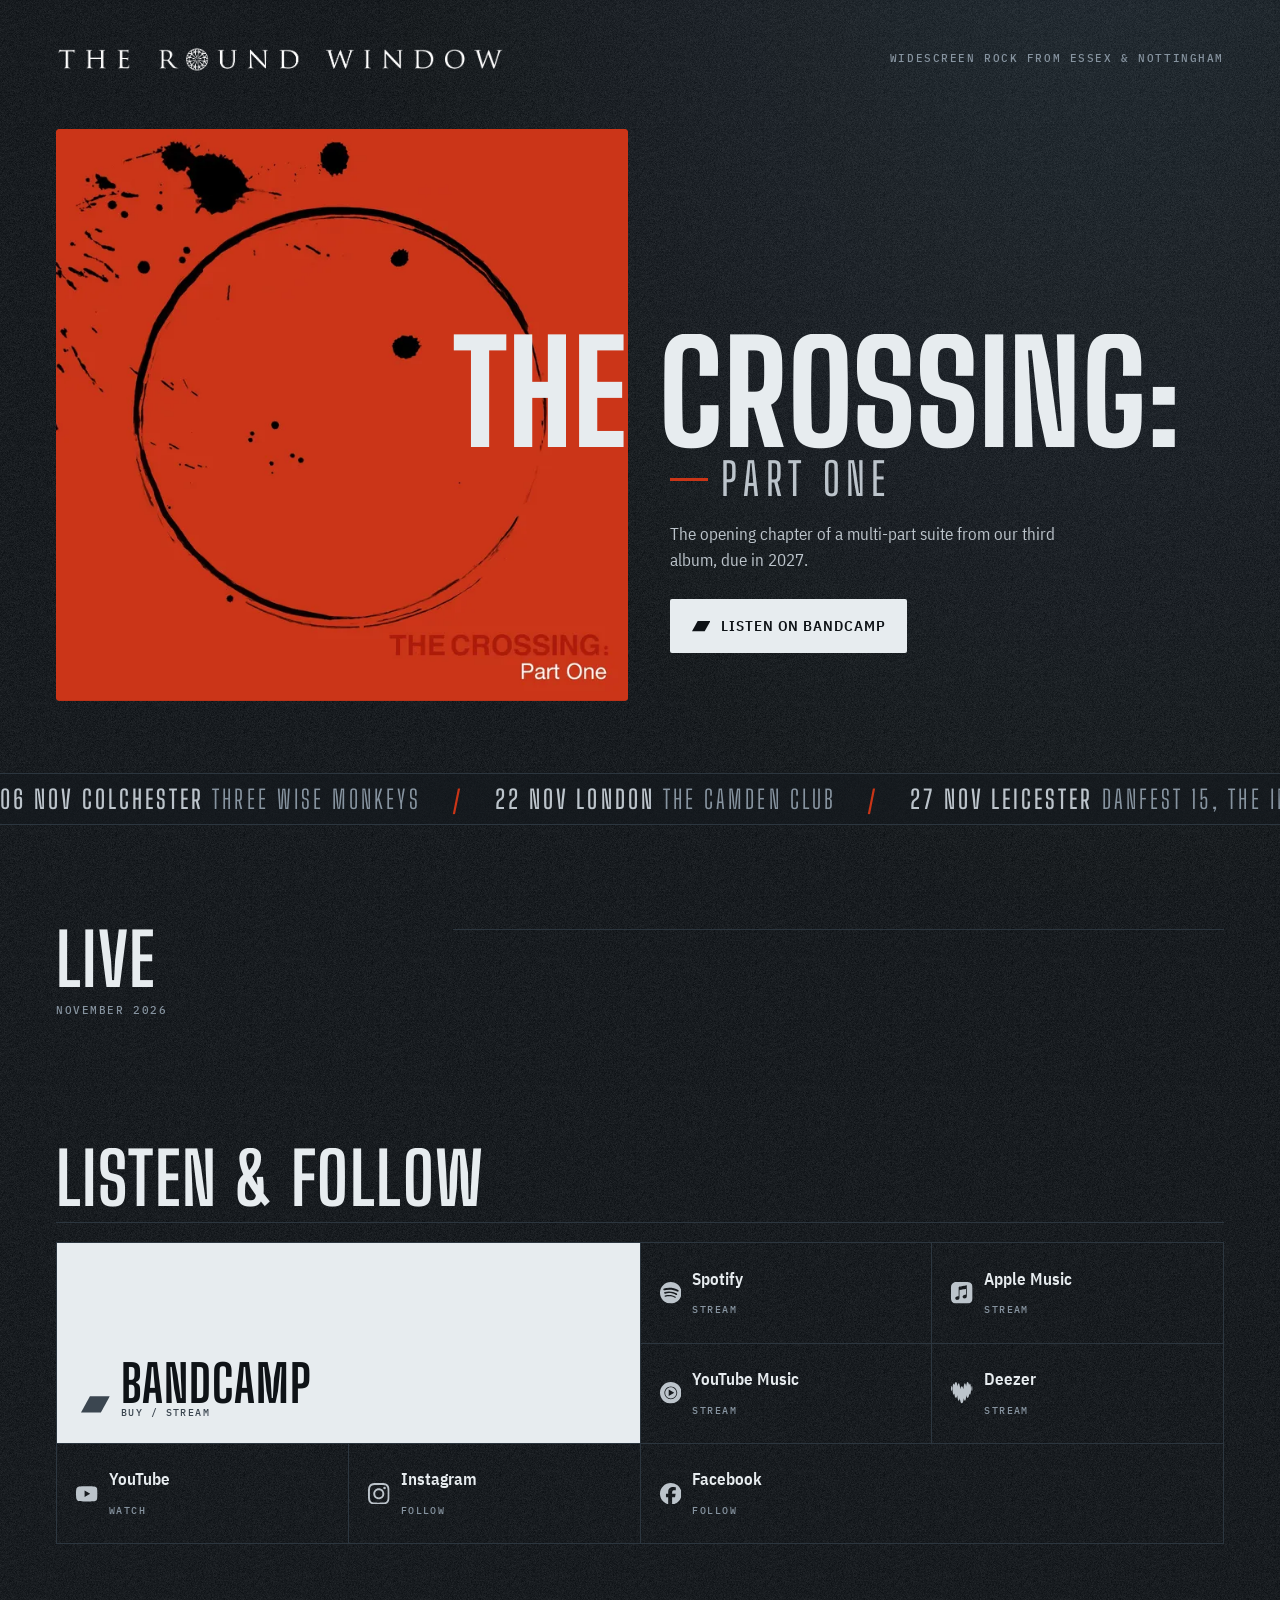
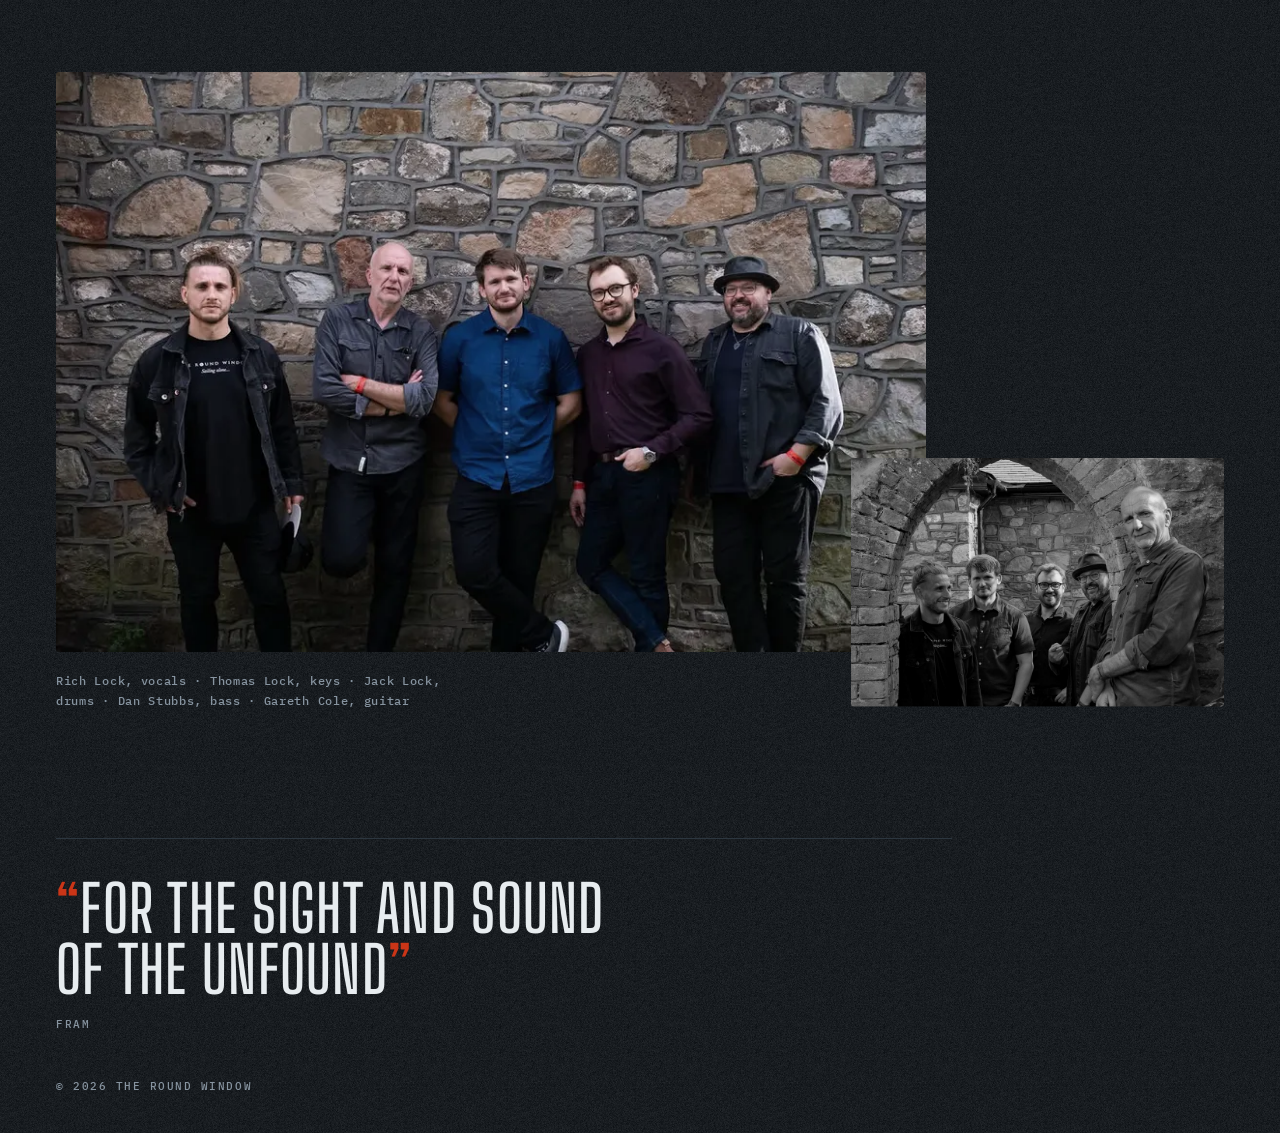
==== commit dcea9887: "v3 at root, v2 at /v2/" ====
--- a/index.html
+++ b/index.html
@@ -5,7 +5,7 @@
 <meta name="viewport" content="width=device-width, initial-scale=1, viewport-fit=cover">
 <title>The Round Window | Widescreen rock from Essex &amp; Nottingham</title>
 <meta name="description" content="The Round Window, widescreen rock from Essex &amp; Nottingham. New single The Crossing: Part One out now. Live in Colchester, London and Leicester, November 2026.">
-<meta name="theme-color" content="#121010">
+<meta name="theme-color" content="#0f1317">
 <link rel="icon" href="favicon.ico" sizes="any">
 <link rel="icon" type="image/png" sizes="32x32" href="assets/img/favicon-32.png">
 <link rel="apple-touch-icon" href="assets/img/apple-touch-icon.png">
@@ -27,11 +27,11 @@
 <body>
 <svg width="0" height="0" style="position:absolute" aria-hidden="true"><symbol id="i-youtube" viewBox="0 0 24 24"><path d="M23.498 6.186a3.016 3.016 0 0 0-2.122-2.136C19.505 3.545 12 3.545 12 3.545s-7.505 0-9.377.505A3.017 3.017 0 0 0 .502 6.186C0 8.07 0 12 0 12s0 3.93.502 5.814a3.016 3.016 0 0 0 2.122 2.136c1.871.505 9.376.505 9.376.505s7.505 0 9.377-.505a3.015 3.015 0 0 0 2.122-2.136C24 15.93 24 12 24 12s0-3.93-.502-5.814zM9.545 15.568V8.432L15.818 12l-6.273 3.568z"/></symbol><symbol id="i-facebook" viewBox="0 0 24 24"><path d="M9.101 23.691v-7.98H6.627v-3.667h2.474v-1.58c0-4.085 1.848-5.978 5.858-5.978.401 0 .955.042 1.468.103a8.68 8.68 0 0 1 1.141.195v3.325a8.623 8.623 0 0 0-.653-.036 26.805 26.805 0 0 0-.733-.009c-.707 0-1.259.096-1.675.309a1.686 1.686 0 0 0-.679.622c-.258.42-.374.995-.374 1.752v1.297h3.919l-.386 2.103-.287 1.564h-3.246v8.245C19.396 23.238 24 18.179 24 12.044c0-6.627-5.373-12-12-12s-12 5.373-12 12c0 5.628 3.874 10.35 9.101 11.647Z"/></symbol><symbol id="i-instagram" viewBox="0 0 24 24"><path d="M7.0301.084c-1.2768.0602-2.1487.264-2.911.5634-.7888.3075-1.4575.72-2.1228 1.3877-.6652.6677-1.075 1.3368-1.3802 2.127-.2954.7638-.4956 1.6365-.552 2.914-.0564 1.2775-.0689 1.6882-.0626 4.947.0062 3.2586.0206 3.6671.0825 4.9473.061 1.2765.264 2.1482.5635 2.9107.308.7889.72 1.4573 1.388 2.1228.6679.6655 1.3365 1.0743 2.1285 1.38.7632.295 1.6361.4961 2.9134.552 1.2773.056 1.6884.069 4.9462.0627 3.2578-.0062 3.668-.0207 4.9478-.0814 1.28-.0607 2.147-.2652 2.9098-.5633.7889-.3086 1.4578-.72 2.1228-1.3881.665-.6682 1.0745-1.3378 1.3795-2.1284.2957-.7632.4966-1.636.552-2.9124.056-1.2809.0692-1.6898.063-4.948-.0063-3.2583-.021-3.6668-.0817-4.9465-.0607-1.2797-.264-2.1487-.5633-2.9117-.3084-.7889-.72-1.4568-1.3876-2.1228C21.2982 1.33 20.628.9208 19.8378.6165 19.074.321 18.2017.1197 16.9244.0645 15.6471.0093 15.236-.005 11.977.0014 8.718.0076 8.31.0215 7.0301.0839m.1402 21.6932c-1.17-.0509-1.8053-.2453-2.2287-.408-.5606-.216-.96-.4771-1.3819-.895-.422-.4178-.6811-.8186-.9-1.378-.1644-.4234-.3624-1.058-.4171-2.228-.0595-1.2645-.072-1.6442-.079-4.848-.007-3.2037.0053-3.583.0607-4.848.05-1.169.2456-1.805.408-2.2282.216-.5613.4762-.96.895-1.3816.4188-.4217.8184-.6814 1.3783-.9003.423-.1651 1.0575-.3614 2.227-.4171 1.2655-.06 1.6447-.072 4.848-.079 3.2033-.007 3.5835.005 4.8495.0608 1.169.0508 1.8053.2445 2.228.408.5608.216.96.4754 1.3816.895.4217.4194.6816.8176.9005 1.3787.1653.4217.3617 1.056.4169 2.2263.0602 1.2655.0739 1.645.0796 4.848.0058 3.203-.0055 3.5834-.061 4.848-.051 1.17-.245 1.8055-.408 2.2294-.216.5604-.4763.96-.8954 1.3814-.419.4215-.8181.6811-1.3783.9-.4224.1649-1.0577.3617-2.2262.4174-1.2656.0595-1.6448.072-4.8493.079-3.2045.007-3.5825-.006-4.848-.0608M16.953 5.5864A1.44 1.44 0 1 0 18.39 4.144a1.44 1.44 0 0 0-1.437 1.4424M5.8385 12.012c.0067 3.4032 2.7706 6.1557 6.173 6.1493 3.4026-.0065 6.157-2.7701 6.1506-6.1733-.0065-3.4032-2.771-6.1565-6.174-6.1498-3.403.0067-6.156 2.771-6.1496 6.1738M8 12.0077a4 4 0 1 1 4.008 3.9921A3.9996 3.9996 0 0 1 8 12.0077"/></symbol><symbol id="i-bandcamp" viewBox="0 0 24 24"><path d="M0 18.75l7.437-13.5H24l-7.438 13.5H0z"/></symbol><symbol id="i-spotify" viewBox="0 0 24 24"><path d="M12 0C5.4 0 0 5.4 0 12s5.4 12 12 12 12-5.4 12-12S18.66 0 12 0zm5.521 17.34c-.24.359-.66.48-1.021.24-2.82-1.74-6.36-2.101-10.561-1.141-.418.122-.779-.179-.899-.539-.12-.421.18-.78.54-.9 4.56-1.021 8.52-.6 11.64 1.32.42.18.479.659.301 1.02zm1.44-3.3c-.301.42-.841.6-1.262.3-3.239-1.98-8.159-2.58-11.939-1.38-.479.12-1.02-.12-1.14-.6-.12-.48.12-1.021.6-1.141C9.6 9.9 15 10.561 18.72 12.84c.361.181.54.78.241 1.2zm.12-3.36C15.24 8.4 8.82 8.16 5.16 9.301c-.6.179-1.2-.181-1.38-.721-.18-.601.18-1.2.72-1.381 4.26-1.26 11.28-1.02 15.721 1.621.539.3.719 1.02.419 1.56-.299.421-1.02.599-1.559.3z"/></symbol><symbol id="i-applemusic" viewBox="0 0 24 24"><path d="M23.994 6.124a9.23 9.23 0 00-.24-2.19c-.317-1.31-1.062-2.31-2.18-3.043a5.022 5.022 0 00-1.877-.726 10.496 10.496 0 00-1.564-.15c-.04-.003-.083-.01-.124-.013H5.986c-.152.01-.303.017-.455.026-.747.043-1.49.123-2.193.4-1.336.53-2.3 1.452-2.865 2.78-.192.448-.292.925-.363 1.408-.056.392-.088.785-.1 1.18 0 .032-.007.062-.01.093v12.223c.01.14.017.283.027.424.05.815.154 1.624.497 2.373.65 1.42 1.738 2.353 3.234 2.801.42.127.856.187 1.293.228.555.053 1.11.06 1.667.06h11.03a12.5 12.5 0 001.57-.1c.822-.106 1.596-.35 2.295-.81a5.046 5.046 0 001.88-2.207c.186-.42.293-.87.37-1.324.113-.675.138-1.358.137-2.04-.002-3.8 0-7.595-.003-11.393zm-6.423 3.99v5.712c0 .417-.058.827-.244 1.206-.29.59-.76.962-1.388 1.14-.35.1-.706.157-1.07.173-.95.045-1.773-.6-1.943-1.536a1.88 1.88 0 011.038-2.022c.323-.16.67-.25 1.018-.324.378-.082.758-.153 1.134-.24.274-.063.457-.23.51-.516a.904.904 0 00.02-.193c0-1.815 0-3.63-.002-5.443a.725.725 0 00-.026-.185c-.04-.15-.15-.243-.304-.234-.16.01-.318.035-.475.066-.76.15-1.52.303-2.28.456l-2.325.47-1.374.278c-.016.003-.032.01-.048.013-.277.077-.377.203-.39.49-.002.042 0 .086 0 .13-.002 2.602 0 5.204-.003 7.805 0 .42-.047.836-.215 1.227-.278.64-.77 1.04-1.434 1.233-.35.1-.71.16-1.075.172-.96.036-1.755-.6-1.92-1.544-.14-.812.23-1.685 1.154-2.075.357-.15.73-.232 1.108-.31.287-.06.575-.116.86-.177.383-.083.583-.323.6-.714v-.15c0-2.96 0-5.922.002-8.882 0-.123.013-.25.042-.37.07-.285.273-.448.546-.518.255-.066.515-.112.774-.165.733-.15 1.466-.296 2.2-.444l2.27-.46c.67-.134 1.34-.27 2.01-.403.22-.043.442-.088.663-.106.31-.025.523.17.554.482.008.073.012.148.012.223.002 1.91.002 3.822 0 5.732z"/></symbol><symbol id="i-youtubemusic" viewBox="0 0 24 24"><path d="M12 0C5.376 0 0 5.376 0 12s5.376 12 12 12 12-5.376 12-12S18.624 0 12 0zm0 19.104c-3.924 0-7.104-3.18-7.104-7.104S8.076 4.896 12 4.896s7.104 3.18 7.104 7.104-3.18 7.104-7.104 7.104zm0-13.332c-3.432 0-6.228 2.796-6.228 6.228S8.568 18.228 12 18.228s6.228-2.796 6.228-6.228S15.432 5.772 12 5.772zM9.684 15.54V8.46L15.816 12l-6.132 3.54z"/></symbol><symbol id="i-deezer" viewBox="0 0 24 24"><path d="M.693 10.024c.381 0 .693-1.256.693-2.807 0-1.55-.312-2.807-.693-2.807C.312 4.41 0 5.666 0 7.217s.312 2.808.693 2.808ZM21.038 1.56c-.364 0-.684.805-.91 2.096C19.765 1.446 19.184 0 18.526 0c-.78 0-1.464 2.036-1.784 5-.312-2.158-.788-3.536-1.325-3.536-.745 0-1.386 2.704-1.62 6.472-.442-1.932-1.083-3.145-1.793-3.145s-1.35 1.213-1.793 3.145c-.242-3.76-.874-6.463-1.628-6.463-.537 0-1.013 1.378-1.325 3.535C6.938 2.036 6.262 0 5.474 0c-.658 0-1.247 1.447-1.602 3.665-.217-1.291-.546-2.105-.91-2.105-.675 0-1.221 2.807-1.221 6.272 0 3.466.546 6.273 1.221 6.273.277 0 .537-.476.736-1.273.32 2.928.996 4.938 1.776 4.938.606 0 1.143-1.204 1.507-3.11.251 3.622.875 6.195 1.602 6.195.46 0 .875-1.023 1.187-2.677C10.142 21.6 11 24 12.004 24c1.005 0 1.863-2.4 2.235-5.822.312 1.654.727 2.677 1.186 2.677.728 0 1.352-2.573 1.603-6.195.364 1.906.9 3.11 1.507 3.11.78 0 1.455-2.01 1.775-4.938.208.797.46 1.273.737 1.273.675 0 1.22-2.807 1.22-6.273-.008-3.457-.553-6.272-1.23-6.272ZM23.307 10.024c.381 0 .693-1.256.693-2.807 0-1.55-.312-2.807-.693-2.807-.381 0-.693 1.256-.693 2.807s.312 2.808.693 2.808Z"/></symbol></svg>
 <a class="skip" href="#main">Skip to content</a>
-<div class="flash" aria-hidden="true"></div>
+
 
 <header class="mast">
   <h1 class="logo"><img src="assets/img/logo_white.png" width="2150" height="138" alt="The Round Window"></h1>
-  <p class="tape">Widescreen rock from Essex &amp; Nottingham</p>
+  <p class="tagline">Widescreen rock from Essex &amp; Nottingham</p>
 </header>
 
 <main id="main">
--- a/style.css
+++ b/style.css
@@ -4,209 +4,191 @@
 @font-face{font-family:"Plex Cond";src:url(assets/fonts/PlexCond-SemiBold.woff2) format("woff2");font-weight:600;font-display:swap}
 @font-face{font-family:"Plex Mono";src:url(assets/fonts/PlexMono-Medium.woff2) format("woff2");font-weight:500;font-display:swap}
 :root{
-  --soot:#121010; --char:#1b1816; --ash:#26211e;
-  --oxblood:#5a1611; --red:#ca3517;   /* red sampled from The Crossing cover */
-  --stone:#a39a8f; --stone-2:#cfc6b8; --paper:#ebe2d2;
+  --slate:#0f1317;      /* page */
+  --deep:#141a1f;       /* charcoal-blue panels */
+  --storm:#1f272e;      /* storm grey tiles */
+  --line:#2c363f;       /* rules */
+  --steel:#8794a0;      /* secondary text */
+  --stone:#bcc4cb;      /* cold stone */
+  --ice:#e7ecef;        /* primary text / button */
+  --red:#ca3517;        /* The Crossing red: used sparingly */
   --display:"Big Shoulders",Impact,"Arial Narrow",sans-serif;
   --text:"Plex Cond","Arial Narrow",sans-serif;
   --mono:"Plex Mono",ui-monospace,monospace;
-  --snap:cubic-bezier(.2,.9,.1,1);
-  --whip:cubic-bezier(.7,0,.2,1);
+  --ease:cubic-bezier(.65,0,.15,1);
+  --out:cubic-bezier(.16,1,.3,1);
+  --pad:1.25rem;
 }
 *,*::before,*::after{box-sizing:border-box}
-html{background:var(--soot);-webkit-text-size-adjust:100%}
-body{margin:0;color:var(--paper);font:400 1.0625rem/1.5 var(--text);overflow-x:clip;
-  background:url(assets/img/grain.png),radial-gradient(90% 60% at 80% 0%,#241b17 0,transparent 70%),var(--soot);-webkit-font-smoothing:antialiased}
+html{background:var(--slate);-webkit-text-size-adjust:100%}
+body{margin:0;color:var(--ice);font:400 1.0625rem/1.55 var(--text);overflow-x:clip;
+  background:url(assets/img/grain.png),radial-gradient(80% 55% at 85% -5%,#1c252d 0,transparent 70%),var(--slate);-webkit-font-smoothing:antialiased}
 img{display:block;max-width:100%;height:auto}
 a{color:inherit;text-decoration:none}
-:focus-visible{outline:3px solid var(--paper);outline-offset:3px}
-.skip{position:absolute;left:1rem;top:-4rem;background:var(--paper);color:var(--soot);padding:.5rem .8rem;z-index:20;font-weight:600}
+:focus-visible{outline:2px solid var(--ice);outline-offset:4px}
+.skip{position:absolute;left:1rem;top:-4rem;background:var(--ice);color:var(--slate);padding:.5rem .8rem;z-index:20;font-weight:600}
 .skip:focus{top:1rem}
 .ico{width:1.15rem;height:1.15rem;fill:currentColor;flex:none}
+.wrap,.mast,.hero,.live,.listen,.band,.foot{max-width:86rem;margin-inline:auto;padding-inline:var(--pad)}
 
-/* ---------- masthead ---------- */
-.mast{padding:2.2rem 1.25rem 0;display:grid;justify-items:start;gap:1rem;max-width:84rem;margin:0 auto}
-.logo{margin:0;width:min(100%,24rem)}
-.tape{margin:0;display:inline-block;background:var(--paper);color:var(--soot);font:500 .72rem/1 var(--mono);letter-spacing:.08em;text-transform:uppercase;
-  padding:.5rem .7rem .45rem;transform:rotate(-1.6deg);
-  clip-path:polygon(0 8%,3% 0,22% 6%,41% 0,63% 5%,82% 0,100% 7%,98% 50%,100% 94%,79% 100%,57% 95%,36% 100%,15% 94%,2% 100%,0 55%)}
+/* masthead */
+.mast{padding-top:2rem;display:flex;flex-wrap:wrap;align-items:center;justify-content:space-between;gap:.9rem 2rem}
+.logo{margin:0;width:min(100%,22rem)}
+.tagline{margin:0;font:500 .7rem/1 var(--mono);letter-spacing:.14em;text-transform:uppercase;color:var(--steel)}
 
-/* ---------- hero ---------- */
-.hero{position:relative;max-width:84rem;margin:2rem auto 0;padding:0 1.25rem}
-.art{display:block;border-radius:6px;overflow:hidden;background:var(--red);aspect-ratio:1;width:100%}
+/* hero */
+.hero{margin-top:2.25rem;position:relative}
+.art{display:block;border-radius:4px;overflow:hidden;background:var(--red);aspect-ratio:1}
 .art img{width:100%}
-.hero-text{position:relative;margin-top:-3.2rem;z-index:2}
-.title{margin:0;font-family:var(--display);font-weight:850;text-transform:uppercase;line-height:.8;letter-spacing:-.005em}
-.t1{display:block;font-size:clamp(4.2rem,19vw,12.5rem);color:var(--paper)}
-.t2{display:inline-block;margin-top:.5rem;font-size:clamp(1.9rem,8vw,4.4rem);background:var(--red);color:var(--paper);padding:.12em .28em .02em;transform:rotate(-2deg);line-height:.95}
-.blurb{max-width:24rem;margin:1.4rem 0 1.5rem;color:var(--stone-2)}
-.cta{display:inline-flex;align-items:center;gap:.7rem;background:var(--paper);color:var(--soot);padding:1rem 1.3rem .95rem;font-weight:600;font-size:1rem;letter-spacing:.02em;text-transform:uppercase;
-  clip-path:polygon(0 0,100% 3%,98.5% 100%,1% 96%)}
+.hero-text{position:relative;margin-top:-2.6rem;z-index:2}
+.title{margin:0;font-family:var(--display);text-transform:uppercase;line-height:.82}
+.t1{display:block;font-weight:800;font-size:clamp(4rem,18vw,12rem);letter-spacing:.005em}
+.t2{display:flex;align-items:center;gap:.8rem;margin-top:.7rem;font-weight:500;font-size:clamp(1.5rem,6vw,2.8rem);letter-spacing:.14em;color:var(--stone)}
+.t2::before{content:"";width:2.4rem;height:3px;background:var(--red)}
+.blurb{max-width:25rem;margin:1.4rem 0 1.6rem;color:var(--stone)}
+.cta{display:inline-flex;align-items:center;gap:.7rem;background:var(--ice);color:var(--slate);padding:.95rem 1.35rem;font-weight:600;font-size:.95rem;letter-spacing:.06em;text-transform:uppercase;border-radius:2px;transition:background-color .25s}
 .cta:hover{background:#fff}
 
-/* ---------- marquee ---------- */
-.marquee{margin:4rem 0 0;background:var(--red);color:var(--soot);overflow:hidden;transform:rotate(-1.2deg);width:104vw;margin-left:-2vw;padding:.6rem 0 .45rem}
-.track{display:flex;width:max-content;font:800 clamp(1.5rem,4vw,2.5rem)/1 var(--display);text-transform:uppercase;letter-spacing:.01em;white-space:nowrap}
-.track span{padding-right:.6em}
-.track b{font-weight:500;color:#2b0b07}
-.track i{font-style:normal;color:var(--paper);padding:0 .3em}
+/* marquee */
+.marquee{margin-top:4.5rem;border-block:1px solid var(--line);overflow:hidden;padding:.85rem 0 .7rem;background:rgba(20,26,31,.6)}
+.track{display:flex;width:max-content;font:600 clamp(1.15rem,2.6vw,1.6rem)/1 var(--display);letter-spacing:.12em;text-transform:uppercase;white-space:nowrap;color:var(--stone)}
+.track span{padding-right:1.5em}
+.track b{font-weight:400;color:var(--steel)}
+.track i{font-style:normal;color:var(--red);padding:0 .9em}
 
-/* ---------- section heads ---------- */
-.live,.listen{max-width:84rem;margin:0 auto;padding:0 1.25rem}
+/* section heads */
 .live{margin-top:4.5rem}
 .listen{margin-top:4.5rem}
-.sec{margin:0 0 1rem;display:flex;align-items:flex-end;gap:1rem;flex-wrap:wrap}
-.sec span{font:850 clamp(3.4rem,13vw,7.5rem)/.8 var(--display);text-transform:uppercase;color:var(--paper)}
-.sec small{font:500 .72rem var(--mono);letter-spacing:.1em;text-transform:uppercase;color:var(--stone);padding-bottom:.35rem}
+.sec{margin:0 0 1.2rem;display:flex;align-items:baseline;justify-content:space-between;gap:1rem;border-bottom:1px solid var(--line);padding-bottom:.8rem}
+.sec span{font:700 clamp(2.4rem,9vw,4.5rem)/.85 var(--display);text-transform:uppercase;letter-spacing:.02em}
+.sec small{font:500 .7rem var(--mono);letter-spacing:.14em;text-transform:uppercase;color:var(--steel)}
 
-/* ---------- shows ---------- */
+/* shows */
 .shows,.links{list-style:none;margin:0;padding:0}
-.shows li{border-top:2px solid var(--paper)}
-.shows li:last-child{border-bottom:2px solid var(--paper)}
-.shows a{display:grid;grid-template-columns:auto 1fr;gap:.4rem 1.1rem;padding:1.1rem 0 1.2rem;align-items:start}
-.shows time{display:grid;grid-template-columns:auto auto;column-gap:.4rem;align-items:end;font-family:var(--display);text-transform:uppercase;line-height:.8}
-.shows .d{grid-row:span 2;font-size:4.2rem;font-weight:850}
-.shows .m{font-size:1.5rem;font-weight:800;color:var(--red)}
-.shows .wd{font:500 .7rem var(--mono);letter-spacing:.1em;color:var(--stone);padding-bottom:.25rem}
-.info{display:grid;gap:.1rem;min-width:0;padding-top:.1rem}
-.city{font:800 2rem/.9 var(--display);text-transform:uppercase}
-.venue{font-weight:600;color:var(--paper)}
-.with{color:var(--stone-2);font-size:.95rem}
-.go{grid-column:2;justify-self:start;margin-top:.5rem;font:500 .75rem var(--mono);letter-spacing:.1em;text-transform:uppercase;background:var(--paper);color:var(--soot);padding:.45rem .65rem .4rem;transform:rotate(-2deg)}
-.shows li:nth-child(2) .go{transform:rotate(1.5deg)}
+.shows li{border-bottom:1px solid var(--line)}
+.shows a{display:grid;grid-template-columns:4.6rem 1fr;gap:.2rem 1.1rem;padding:1.2rem 0 1.25rem;align-items:start;transition:background-color .3s}
+.shows time{display:grid;justify-items:start;font-family:var(--display);text-transform:uppercase;line-height:.8}
+.shows .d{font-size:4rem;font-weight:700}
+.shows .m{font:500 .7rem var(--mono);letter-spacing:.14em;color:var(--stone);margin-top:.5rem}
+.shows .wd{font:500 .7rem var(--mono);letter-spacing:.14em;color:var(--steel);margin-top:.3rem}
+.info{display:grid;gap:.15rem;min-width:0}
+.city{font:700 1.9rem/.95 var(--display);text-transform:uppercase;letter-spacing:.03em}
+.venue{font-weight:600}
+.with{color:var(--steel);font-size:.95rem}
+.go{grid-column:2;justify-self:start;margin-top:.55rem;font:500 .72rem var(--mono);letter-spacing:.14em;text-transform:uppercase;color:var(--ice);border-bottom:1px solid var(--steel);padding-bottom:.2rem;transition:border-color .3s,color .3s}
+.go::after{content:" \2192";display:inline-block;transition:transform .35s var(--out)}
 
-/* ---------- links ---------- */
-.links{display:grid;grid-template-columns:1fr 1fr;gap:.5rem}
-.links a{display:grid;grid-template-columns:auto 1fr;grid-template-rows:auto auto;column-gap:.6rem;align-items:center;background:var(--ash);padding:.9rem .85rem .85rem;min-height:4.6rem}
-.links .ico{grid-row:span 2;width:1.4rem;height:1.4rem;color:var(--stone-2)}
+/* links */
+.links{display:grid;grid-template-columns:1fr 1fr;border-top:1px solid var(--line);border-left:1px solid var(--line)}
+.links li{border-right:1px solid var(--line);border-bottom:1px solid var(--line)}
+.links a{display:grid;grid-template-columns:auto 1fr;grid-template-rows:auto auto;column-gap:.7rem;align-items:center;padding:1rem;min-height:4.8rem;height:100%;transition:background-color .3s}
+.links .ico{grid-row:span 2;width:1.35rem;height:1.35rem;color:var(--stone);transition:color .3s}
 .links .n{font-weight:600;line-height:1.15}
-.links .v{font:500 .66rem var(--mono);letter-spacing:.1em;text-transform:uppercase;color:var(--stone)}
+.links .v{font:500 .64rem var(--mono);letter-spacing:.14em;text-transform:uppercase;color:var(--steel)}
 .links li:first-child,.links li:last-child{grid-column:span 2}
-.links li:first-child a{background:var(--paper);color:var(--soot)}
-.links li:first-child .ico,.links li:first-child .v{color:var(--oxblood)}
-.links li:nth-child(4n+2) a{transform:rotate(-.6deg)}
-.links li:nth-child(4n+3) a{transform:rotate(.5deg)}
-.links li:nth-child(5) a{background:var(--oxblood)}
-.links li:nth-child(7) a{background:var(--char)}
+.links li:first-child a{background:var(--ice);color:var(--slate)}
+.links li:first-child .ico,.links li:first-child .v{color:#3b4650}
 
-/* ---------- band photo ---------- */
-.band{max-width:84rem;margin:6rem auto 0;padding:0 1.25rem}
+/* band photo */
+.band{margin-top:5.5rem}
 .stack{position:relative}
-.ph{display:block;border-radius:4px;overflow:hidden}
+.ph{display:block;border-radius:3px;overflow:hidden}
 .ph img{width:100%}
-.ph-a{position:relative;z-index:2;transform:rotate(-1.2deg)}
-.ph-a img{aspect-ratio:3/2;object-fit:cover;filter:saturate(.85) contrast(1.05)}
+.ph-a{position:relative;z-index:2}
+.ph-a img{aspect-ratio:3/2;object-fit:cover;filter:saturate(.8)}
 .ph-b,.ph-c{display:none}
-.label{position:relative;z-index:3;display:block;width:fit-content;max-width:92%;margin:-1.1rem 0 0 auto;background:var(--paper);color:var(--soot);font:500 .74rem/1.5 var(--mono);letter-spacing:.03em;padding:.7rem .85rem .6rem;transform:rotate(1.4deg);
-  clip-path:polygon(0 4%,8% 0,30% 5%,55% 0,78% 4%,100% 0,99% 52%,100% 100%,70% 96%,46% 100%,22% 95%,0 100%,1% 50%)}
+.label{margin:1rem 0 0;font:500 .72rem/1.7 var(--mono);letter-spacing:.06em;color:var(--steel);text-wrap:balance}
 
-/* ---------- footer ---------- */
-.foot{max-width:84rem;margin:6rem auto 0;padding:0 1.25rem 2.5rem}
-.lyric{margin:0 0 3rem;max-width:52rem}
+/* footer */
+.foot{margin-top:6rem;padding-bottom:2.5rem}
+.lyric{margin:0 0 3rem;max-width:56rem;border-top:1px solid var(--line);padding-top:2.5rem}
 .lyric blockquote{margin:0}
-.lyric p{margin:0;font:800 clamp(2.3rem,9vw,5.2rem)/.9 var(--display);text-transform:uppercase;color:var(--paper)}
+.lyric p{margin:0;font:600 clamp(2rem,7vw,4rem)/.95 var(--display);text-transform:uppercase;letter-spacing:.02em}
 .lyric p .q{color:var(--red)}
-.lyric cite{display:inline-block;margin-top:1rem;font:500 .72rem var(--mono);font-style:normal;letter-spacing:.1em;text-transform:uppercase;color:var(--stone)}
-.copy{margin:0;padding-top:1rem;border-top:2px solid var(--ash);font:500 .7rem var(--mono);letter-spacing:.1em;text-transform:uppercase;color:var(--stone)}
-.flash{display:none}
+.lyric cite{display:block;margin-top:1rem;font:500 .7rem var(--mono);font-style:normal;letter-spacing:.14em;text-transform:uppercase;color:var(--steel)}
+.copy{margin:0;font:500 .68rem var(--mono);letter-spacing:.14em;text-transform:uppercase;color:var(--steel)}
 
-/* ---------- desktop ---------- */
+/* desktop */
 @media (min-width:960px){
-  .mast{grid-template-columns:auto 1fr;align-items:center;padding:2.6rem 3rem 0;gap:2rem}
-  .logo{width:30rem}
-  .tape{justify-self:end}
-  .hero{display:grid;grid-template-columns:repeat(12,1fr);padding:0 3rem;margin-top:3.5rem;align-items:end}
-  .art{grid-column:1 / span 7;grid-row:1}
-  .hero-text{grid-column:6 / span 7;grid-row:1;align-self:start;margin-top:8%}
-  .blurb,.cta{margin-left:calc(100% * 2 / 7 + 1.5rem)}
-  .blurb{max-width:22rem}
-  .t1{font-size:clamp(7rem,11.5vw,12.5rem)}
-  .t2{margin-left:calc(100% * 2 / 7 + 1.5rem)}
-  .live,.listen{padding:0 3rem}
-  .live{display:grid;grid-template-columns:repeat(12,1fr);margin-top:6rem}
-  .live .sec{grid-column:1 / span 4;flex-direction:column;align-items:flex-start;position:sticky;top:2rem;align-self:start}
-  .live .shows{grid-column:5 / span 8}
-  .shows a{grid-template-columns:9rem 1fr auto;align-items:center;padding:1.4rem 0}
-  .shows .d{font-size:5.4rem}
-  .city{font-size:2.7rem}
+  :root{--pad:3.5rem}
+  .mast{padding-top:2.75rem}
+  .logo{width:28rem}
+  .hero{display:grid;grid-template-columns:repeat(12,1fr);column-gap:1.5rem;margin-top:3.5rem}
+  .art{grid-column:1 / span 6;grid-row:1}
+  .hero-text{grid-column:5 / span 8;grid-row:1;align-self:end;margin:0 0 3rem}
+  .t1{font-size:clamp(7rem,11vw,11.5rem)}
+  .t2,.blurb,.cta{margin-left:calc(100% / 8 * 2 + 1.5rem)}
+  .live{display:grid;grid-template-columns:repeat(12,1fr);column-gap:1.5rem;margin-top:6.5rem}
+  .live .sec{grid-column:1 / span 4;flex-direction:column;align-items:flex-start;border:0;padding:0;position:sticky;top:2.5rem;align-self:start;gap:.8rem}
+  .live .shows{grid-column:5 / span 8;border-top:1px solid var(--line)}
+  .shows a{grid-template-columns:7.5rem 1fr auto;align-items:center;padding:1.5rem 0}
+  .shows time{grid-template-columns:auto auto;column-gap:.6rem;align-items:end}
+  .shows .d{grid-row:span 2;font-size:5.2rem}
+  .shows .m{margin:0}
+  .city{font-size:2.5rem}
   .go{grid-column:3;margin:0}
   .listen{margin-top:7rem}
-  .links{grid-template-columns:repeat(4,1fr);gap:.6rem}
+  .links{grid-template-columns:repeat(4,1fr)}
   .links li:first-child{grid-column:span 2;grid-row:span 2}
-  .links li:last-child{grid-column:span 2}
-  .links li:first-child a{height:100%;align-content:end;padding:1.4rem}
-  .links li:first-child .n{font:850 3.4rem/.85 var(--display);text-transform:uppercase}
-  .links li:first-child .ico{width:2rem;height:2rem;align-self:end}
-  .links a{min-height:6rem;padding:1.1rem}
-  .band{margin-top:8rem;padding:0 3rem}
-  .stack{display:grid;grid-template-columns:repeat(12,1fr);align-items:center}
-  .ph-a{grid-column:3 / span 7;grid-row:1}
-  .ph-b,.ph-c{display:block;grid-row:1;filter:grayscale(1) contrast(1.15) brightness(.82);aspect-ratio:3/2;object-fit:cover}
-  .ph-b{grid-column:1 / span 4;transform:translate(-4%,-30%) rotate(-4deg);z-index:1}
-  .ph-c{grid-column:9 / span 4;transform:translate(6%,28%) rotate(3.5deg);z-index:3}
-  .label{margin:-1.4rem 16% 0 auto}
-  .foot{padding:0 3rem 3rem;margin-top:8rem}
+  .links li:first-child a{align-content:end;padding:1.5rem}
+  .links li:first-child .n{font:700 3.2rem/.85 var(--display);text-transform:uppercase;letter-spacing:.02em}
+  .links li:first-child .ico{width:1.8rem;height:1.8rem;align-self:end}
+  .links a{min-height:6.2rem;padding:1.2rem}
+  .band{margin-top:8rem}
+  .stack{display:grid;grid-template-columns:repeat(12,1fr);column-gap:1.5rem;align-items:start}
+  .ph-a{grid-column:1 / span 9;grid-row:1}
+  .ph-c{display:block;grid-column:9 / span 4;grid-row:1;align-self:end;z-index:3;transform:translateY(22%);filter:grayscale(1) brightness(.9) contrast(1.05);aspect-ratio:3/2;object-fit:cover}
+  .ph-b{display:none}
+  .label{max-width:58%;margin-top:1.2rem}
+  .foot{margin-top:8rem}
 }
 
-/* ---------- motion ---------- */
 @media (hover:hover){
-  .shows a:hover .go,.links a:hover,.cta:hover{animation:jolt .32s steps(3,end)}
-  .shows a:hover .city{color:var(--red)}
-  .links a:hover{background:var(--oxblood);color:var(--paper)}
-  .links a:hover .ico,.links a:hover .v{color:var(--paper)}
-  .links li:first-child a:hover{background:var(--red);color:var(--paper)}
+  .shows a:hover{background:rgba(31,39,46,.5)}
+  .shows a:hover .go{border-color:var(--ice)}
+  .shows a:hover .go::after{transform:translateX(4px)}
+  .links a:hover{background:var(--storm)}
+  .links a:hover .ico{color:var(--ice)}
+  .links li:first-child a:hover{background:#fff}
 }
-@keyframes jolt{0%{translate:0 0}33%{translate:-3px 2px;rotate:-1deg}66%{translate:2px -1px;rotate:.6deg}100%{translate:0 0}}
 
+/* motion: fewer, better moves */
 @media (prefers-reduced-motion:no-preference){
-  .js .flash{display:block;position:fixed;inset:0;z-index:30;background:var(--paper);pointer-events:none;opacity:0}
-  .js.loaded .flash{animation:flash .5s steps(1,end) .05s}
-  @keyframes flash{0%{opacity:1;background:var(--paper)}20%{opacity:1;background:var(--red)}40%{opacity:1;background:var(--soot)}60%{opacity:0}}
+  .js .logo img{clip-path:inset(0 100% 0 0)}
+  .js.loaded .logo img{animation:wipe 1s var(--ease) .1s forwards}
+  .js .tagline{opacity:0}
+  .js.loaded .tagline{animation:fadeup .7s var(--out) .55s forwards}
+  .js .art{clip-path:inset(100% 0 0 0)}
+  .js.loaded .art{animation:wipe 1.1s var(--ease) .25s forwards}
+  .js .t1{clip-path:inset(0 0 100% 0);transform:translateY(18%)}
+  .js.loaded .t1{animation:reveal .9s var(--out) .75s forwards}
+  .js .t2,.js .blurb,.js .cta{opacity:0;transform:translateX(-24px)}
+  .js.loaded .t2{animation:slide .7s var(--out) 1.05s forwards}
+  .js.loaded .blurb{animation:slide .7s var(--out) 1.15s forwards}
+  .js.loaded .cta{animation:slide .7s var(--out) 1.25s forwards}
+  .js .marquee{clip-path:inset(0 100% 0 0)}
+  .js.loaded .marquee{animation:wipe 1s var(--ease) 1.35s forwards}
+  .track{animation:marq 80s linear infinite}
 
-  .js .logo img{clip-path:inset(0 100% 0 0)}
-  .js.loaded .logo img{animation:wipe .55s var(--whip) .45s forwards}
-  .js .tape{opacity:0}
-  .js.loaded .tape{animation:slap .35s var(--snap) .95s forwards}
-  .js .art{clip-path:inset(0 0 100% 0)}
-  .js.loaded .art{animation:wipeup .6s var(--whip) .6s forwards}
-  .js .t1{opacity:0}
-  .js.loaded .t1{animation:slam .42s var(--snap) 1.05s forwards, shake .5s linear 1.12s}
-  .js .t2{opacity:0}
-  .js.loaded .t2{animation:slap .3s var(--snap) 1.35s forwards}
-  .js .blurb,.js .cta{opacity:0}
-  .js.loaded .blurb{animation:whipin .45s var(--whip) 1.55s forwards}
-  .js.loaded .cta{animation:whipin .45s var(--whip) 1.65s forwards}
-  .js .marquee{clip-path:inset(0 100% 0 0)}
-  .js.loaded .marquee{animation:wipe .5s var(--whip) 1.75s forwards}
-  .track{animation:marq 38s linear infinite}
-
-  /* scroll-in sections: whip slides, staggered */
-  .js .sec span{display:inline-block;clip-path:inset(0 0 100% 0);transform:translateY(30%)}
-  .js .in .sec span,.js .in.sec span{animation:rise .5s var(--snap) forwards}
+  .js .sec span{display:inline-block;clip-path:inset(0 0 100% 0);transform:translateY(25%)}
+  .js .in .sec span{animation:reveal .8s var(--out) forwards}
   .js .sec small{opacity:0}
-  .js .in .sec small{animation:fade .3s linear .35s forwards}
-  .js .w{opacity:0;transform:translateX(-14vw)}
-  .js .w:nth-child(even){transform:translateX(14vw)}
-  .js .in .w{animation:whipx .5s var(--whip) forwards;animation-delay:calc(.15s + var(--i) * 80ms)}
-  .js .band .ph-a{opacity:0;clip-path:inset(0 50% 0 50%)}
-  .js .band.in .ph-a{animation:open .6s var(--whip) .05s forwards}
-  .js .band .ph-b,.js .band .ph-c{opacity:0}
-  .js .band.in .ph-b{animation:fade .08s linear .55s forwards}
-  .js .band.in .ph-c{animation:fade .08s linear .7s forwards}
+  .js .in .sec small{animation:fadeup .6s var(--out) .3s forwards}
+  .js .w{opacity:0;transform:translateY(16px)}
+  .js .in .w{animation:fadeup .7s var(--out) forwards;animation-delay:calc(.2s + var(--i) * 70ms)}
+  .js .band .ph{clip-path:inset(0 100% 0 0)}
+  .js .band.in .ph-a{animation:wipe 1.1s var(--ease) forwards}
+  .js .band.in .ph-b{animation:wipe .9s var(--ease) .35s forwards}
+  .js .band.in .ph-c{animation:wipe .9s var(--ease) .5s forwards}
   .js .band .label{opacity:0}
-  .js .band.in .label{animation:slap .3s var(--snap) .9s forwards}
-  .js .foot .lyric{opacity:0;transform:scale(1.15);transform-origin:left center}
-  .js .foot.in .lyric{animation:slamsm .45s var(--snap) .1s forwards}
+  .js .band.in .label{animation:fadeup .7s var(--out) .7s forwards}
+  .js .foot .lyric p{clip-path:inset(0 0 100% 0);transform:translateY(12%)}
+  .js .foot.in .lyric p{animation:reveal .9s var(--out) .1s forwards}
+  .js .foot .lyric cite{opacity:0}
+  .js .foot.in .lyric cite{animation:fadeup .6s var(--out) .5s forwards}
 }
 @keyframes wipe{to{clip-path:inset(0 0 0 0)}}
-@keyframes wipeup{to{clip-path:inset(0 0 0 0)}}
-@keyframes open{to{opacity:1;clip-path:inset(0 0 0 0)}}
-@keyframes slam{0%{opacity:0;transform:scale(1.6) translateY(-4%)}60%{opacity:1;transform:scale(.97)}100%{opacity:1;transform:none}}
-@keyframes slamsm{0%{opacity:0;transform:scale(1.15)}70%{opacity:1;transform:scale(.99)}100%{opacity:1;transform:none}}
-@keyframes slap{0%{opacity:0;transform:scale(1.5) rotate(-6deg)}100%{opacity:1}}
-@keyframes shake{0%,100%{translate:0 0}20%{translate:-6px 3px}40%{translate:5px -2px}60%{translate:-3px 1px}80%{translate:2px 0}}
-@keyframes whipin{0%{opacity:0;transform:translateX(-40px);filter:blur(4px)}100%{opacity:1;transform:none;filter:none}}
-@keyframes whipx{to{opacity:1;transform:none}}
-@keyframes rise{to{clip-path:inset(0 0 0 0);transform:none}}
-@keyframes fade{to{opacity:1}}
+@keyframes reveal{to{clip-path:inset(0 0 -10% 0);transform:none}}
+@keyframes slide{to{opacity:1;transform:none}}
+@keyframes fadeup{to{opacity:1;transform:none}}
 @keyframes marq{to{transform:translateX(-33.333%)}}
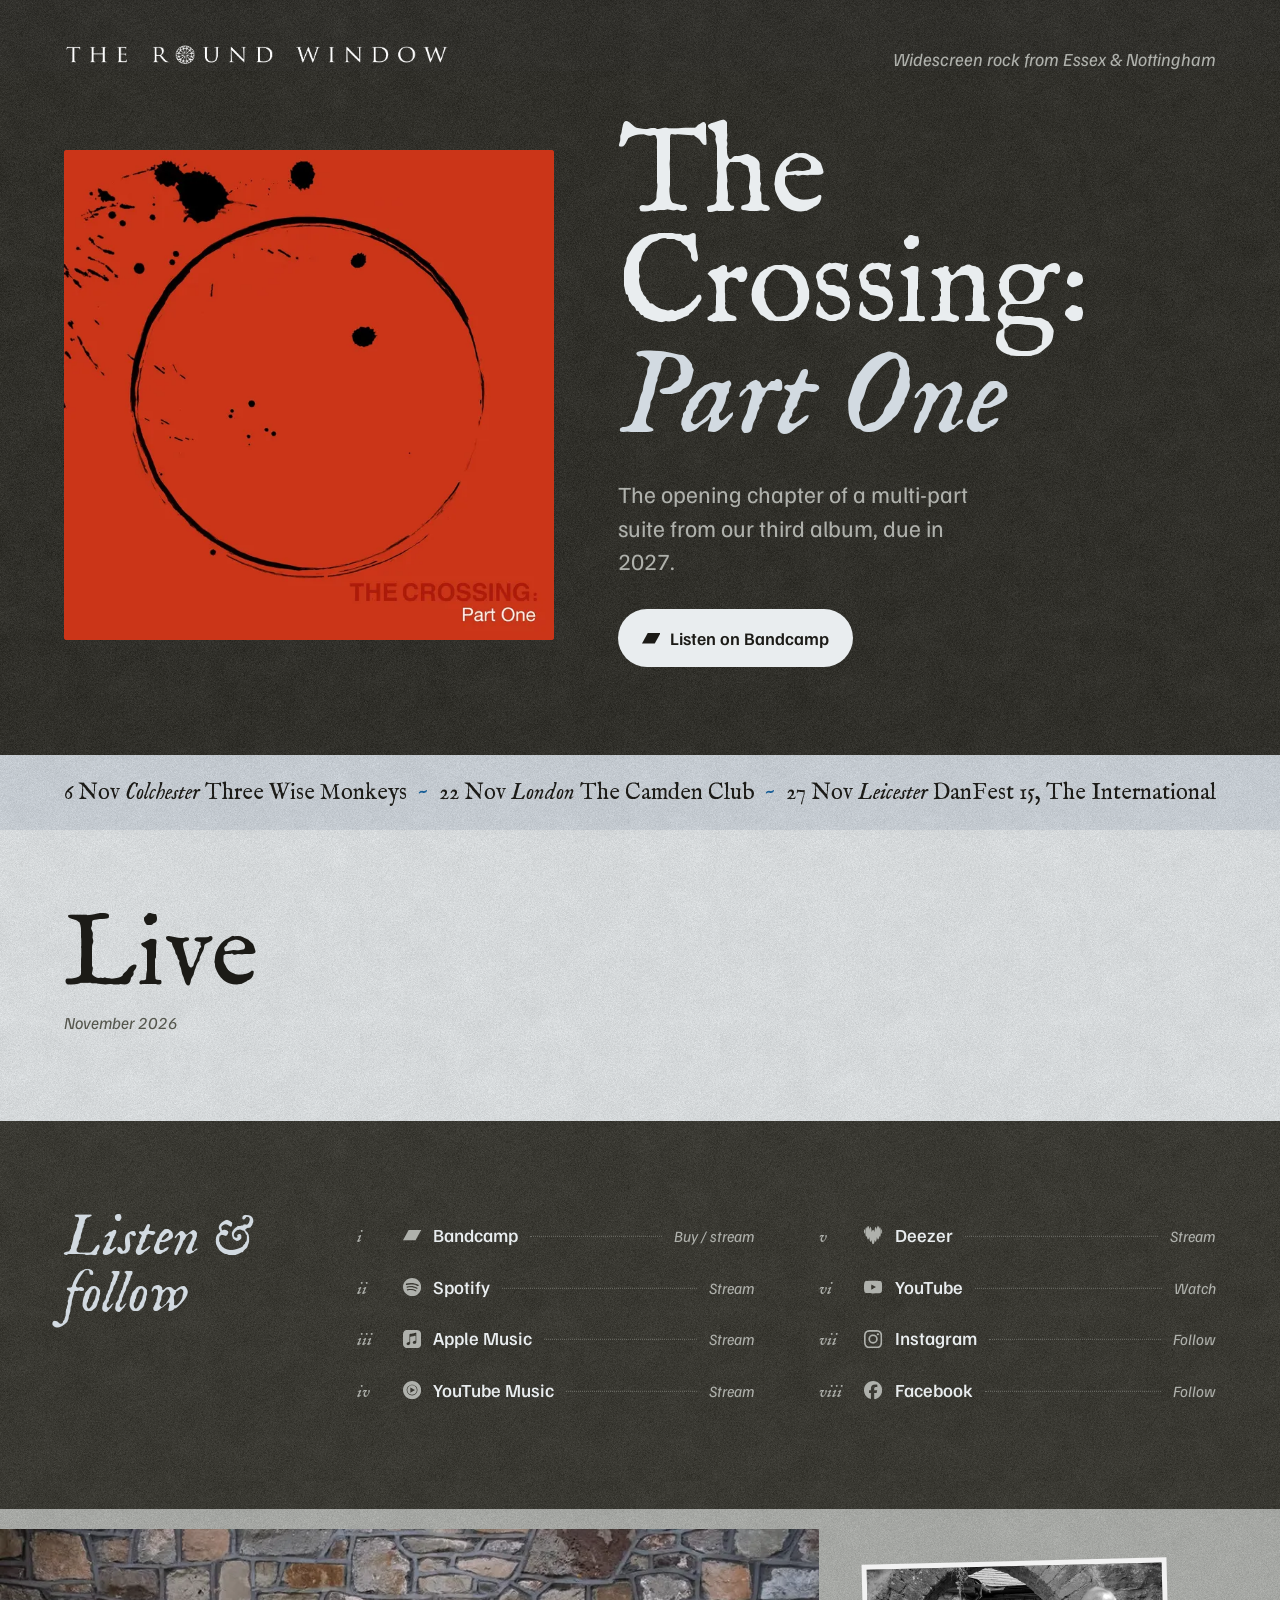
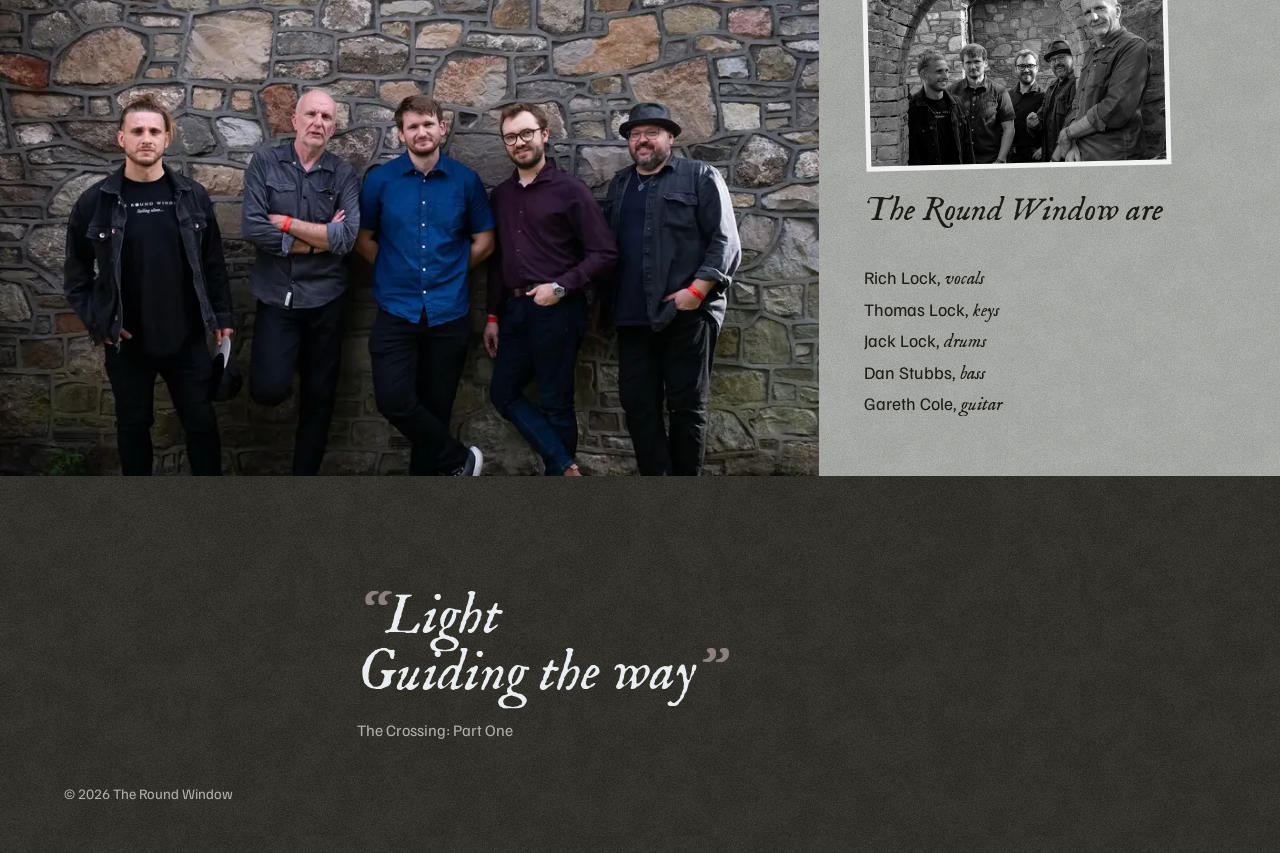
==== commit b041edbb: "v4 at root; v3 at /v3/, v2 at /v2/" ====
--- a/index.html
+++ b/index.html
@@ -5,7 +5,7 @@
 <meta name="viewport" content="width=device-width, initial-scale=1, viewport-fit=cover">
 <title>The Round Window | Widescreen rock from Essex &amp; Nottingham</title>
 <meta name="description" content="The Round Window, widescreen rock from Essex &amp; Nottingham. New single The Crossing: Part One out now. Live in Colchester, London and Leicester, November 2026.">
-<meta name="theme-color" content="#0f1317">
+<meta name="theme-color" content="#201f19">
 <link rel="icon" href="favicon.ico" sizes="any">
 <link rel="icon" type="image/png" sizes="32x32" href="assets/img/favicon-32.png">
 <link rel="apple-touch-icon" href="assets/img/apple-touch-icon.png">
@@ -19,15 +19,14 @@
 <meta property="og:image:alt" content="The Round Window logo beside the red artwork for The Crossing: Part One">
 <meta name="twitter:card" content="summary_large_image">
 <meta name="twitter:site" content="@roundwindowuk">
-<link rel="preload" href="assets/fonts/BigShoulders.woff2" as="font" type="font/woff2" crossorigin>
-<link rel="preload" href="assets/fonts/PlexCond-Regular.woff2" as="font" type="font/woff2" crossorigin>
+<link rel="preload" href="assets/fonts/Fell.woff2" as="font" type="font/woff2" crossorigin>
+<link rel="preload" href="assets/fonts/Familjen.woff2" as="font" type="font/woff2" crossorigin>
 <link rel="stylesheet" href="style.css">
 <script>document.documentElement.classList.add('js')</script>
 </head>
 <body>
 <svg width="0" height="0" style="position:absolute" aria-hidden="true"><symbol id="i-youtube" viewBox="0 0 24 24"><path d="M23.498 6.186a3.016 3.016 0 0 0-2.122-2.136C19.505 3.545 12 3.545 12 3.545s-7.505 0-9.377.505A3.017 3.017 0 0 0 .502 6.186C0 8.07 0 12 0 12s0 3.93.502 5.814a3.016 3.016 0 0 0 2.122 2.136c1.871.505 9.376.505 9.376.505s7.505 0 9.377-.505a3.015 3.015 0 0 0 2.122-2.136C24 15.93 24 12 24 12s0-3.93-.502-5.814zM9.545 15.568V8.432L15.818 12l-6.273 3.568z"/></symbol><symbol id="i-facebook" viewBox="0 0 24 24"><path d="M9.101 23.691v-7.98H6.627v-3.667h2.474v-1.58c0-4.085 1.848-5.978 5.858-5.978.401 0 .955.042 1.468.103a8.68 8.68 0 0 1 1.141.195v3.325a8.623 8.623 0 0 0-.653-.036 26.805 26.805 0 0 0-.733-.009c-.707 0-1.259.096-1.675.309a1.686 1.686 0 0 0-.679.622c-.258.42-.374.995-.374 1.752v1.297h3.919l-.386 2.103-.287 1.564h-3.246v8.245C19.396 23.238 24 18.179 24 12.044c0-6.627-5.373-12-12-12s-12 5.373-12 12c0 5.628 3.874 10.35 9.101 11.647Z"/></symbol><symbol id="i-instagram" viewBox="0 0 24 24"><path d="M7.0301.084c-1.2768.0602-2.1487.264-2.911.5634-.7888.3075-1.4575.72-2.1228 1.3877-.6652.6677-1.075 1.3368-1.3802 2.127-.2954.7638-.4956 1.6365-.552 2.914-.0564 1.2775-.0689 1.6882-.0626 4.947.0062 3.2586.0206 3.6671.0825 4.9473.061 1.2765.264 2.1482.5635 2.9107.308.7889.72 1.4573 1.388 2.1228.6679.6655 1.3365 1.0743 2.1285 1.38.7632.295 1.6361.4961 2.9134.552 1.2773.056 1.6884.069 4.9462.0627 3.2578-.0062 3.668-.0207 4.9478-.0814 1.28-.0607 2.147-.2652 2.9098-.5633.7889-.3086 1.4578-.72 2.1228-1.3881.665-.6682 1.0745-1.3378 1.3795-2.1284.2957-.7632.4966-1.636.552-2.9124.056-1.2809.0692-1.6898.063-4.948-.0063-3.2583-.021-3.6668-.0817-4.9465-.0607-1.2797-.264-2.1487-.5633-2.9117-.3084-.7889-.72-1.4568-1.3876-2.1228C21.2982 1.33 20.628.9208 19.8378.6165 19.074.321 18.2017.1197 16.9244.0645 15.6471.0093 15.236-.005 11.977.0014 8.718.0076 8.31.0215 7.0301.0839m.1402 21.6932c-1.17-.0509-1.8053-.2453-2.2287-.408-.5606-.216-.96-.4771-1.3819-.895-.422-.4178-.6811-.8186-.9-1.378-.1644-.4234-.3624-1.058-.4171-2.228-.0595-1.2645-.072-1.6442-.079-4.848-.007-3.2037.0053-3.583.0607-4.848.05-1.169.2456-1.805.408-2.2282.216-.5613.4762-.96.895-1.3816.4188-.4217.8184-.6814 1.3783-.9003.423-.1651 1.0575-.3614 2.227-.4171 1.2655-.06 1.6447-.072 4.848-.079 3.2033-.007 3.5835.005 4.8495.0608 1.169.0508 1.8053.2445 2.228.408.5608.216.96.4754 1.3816.895.4217.4194.6816.8176.9005 1.3787.1653.4217.3617 1.056.4169 2.2263.0602 1.2655.0739 1.645.0796 4.848.0058 3.203-.0055 3.5834-.061 4.848-.051 1.17-.245 1.8055-.408 2.2294-.216.5604-.4763.96-.8954 1.3814-.419.4215-.8181.6811-1.3783.9-.4224.1649-1.0577.3617-2.2262.4174-1.2656.0595-1.6448.072-4.8493.079-3.2045.007-3.5825-.006-4.848-.0608M16.953 5.5864A1.44 1.44 0 1 0 18.39 4.144a1.44 1.44 0 0 0-1.437 1.4424M5.8385 12.012c.0067 3.4032 2.7706 6.1557 6.173 6.1493 3.4026-.0065 6.157-2.7701 6.1506-6.1733-.0065-3.4032-2.771-6.1565-6.174-6.1498-3.403.0067-6.156 2.771-6.1496 6.1738M8 12.0077a4 4 0 1 1 4.008 3.9921A3.9996 3.9996 0 0 1 8 12.0077"/></symbol><symbol id="i-bandcamp" viewBox="0 0 24 24"><path d="M0 18.75l7.437-13.5H24l-7.438 13.5H0z"/></symbol><symbol id="i-spotify" viewBox="0 0 24 24"><path d="M12 0C5.4 0 0 5.4 0 12s5.4 12 12 12 12-5.4 12-12S18.66 0 12 0zm5.521 17.34c-.24.359-.66.48-1.021.24-2.82-1.74-6.36-2.101-10.561-1.141-.418.122-.779-.179-.899-.539-.12-.421.18-.78.54-.9 4.56-1.021 8.52-.6 11.64 1.32.42.18.479.659.301 1.02zm1.44-3.3c-.301.42-.841.6-1.262.3-3.239-1.98-8.159-2.58-11.939-1.38-.479.12-1.02-.12-1.14-.6-.12-.48.12-1.021.6-1.141C9.6 9.9 15 10.561 18.72 12.84c.361.181.54.78.241 1.2zm.12-3.36C15.24 8.4 8.82 8.16 5.16 9.301c-.6.179-1.2-.181-1.38-.721-.18-.601.18-1.2.72-1.381 4.26-1.26 11.28-1.02 15.721 1.621.539.3.719 1.02.419 1.56-.299.421-1.02.599-1.559.3z"/></symbol><symbol id="i-applemusic" viewBox="0 0 24 24"><path d="M23.994 6.124a9.23 9.23 0 00-.24-2.19c-.317-1.31-1.062-2.31-2.18-3.043a5.022 5.022 0 00-1.877-.726 10.496 10.496 0 00-1.564-.15c-.04-.003-.083-.01-.124-.013H5.986c-.152.01-.303.017-.455.026-.747.043-1.49.123-2.193.4-1.336.53-2.3 1.452-2.865 2.78-.192.448-.292.925-.363 1.408-.056.392-.088.785-.1 1.18 0 .032-.007.062-.01.093v12.223c.01.14.017.283.027.424.05.815.154 1.624.497 2.373.65 1.42 1.738 2.353 3.234 2.801.42.127.856.187 1.293.228.555.053 1.11.06 1.667.06h11.03a12.5 12.5 0 001.57-.1c.822-.106 1.596-.35 2.295-.81a5.046 5.046 0 001.88-2.207c.186-.42.293-.87.37-1.324.113-.675.138-1.358.137-2.04-.002-3.8 0-7.595-.003-11.393zm-6.423 3.99v5.712c0 .417-.058.827-.244 1.206-.29.59-.76.962-1.388 1.14-.35.1-.706.157-1.07.173-.95.045-1.773-.6-1.943-1.536a1.88 1.88 0 011.038-2.022c.323-.16.67-.25 1.018-.324.378-.082.758-.153 1.134-.24.274-.063.457-.23.51-.516a.904.904 0 00.02-.193c0-1.815 0-3.63-.002-5.443a.725.725 0 00-.026-.185c-.04-.15-.15-.243-.304-.234-.16.01-.318.035-.475.066-.76.15-1.52.303-2.28.456l-2.325.47-1.374.278c-.016.003-.032.01-.048.013-.277.077-.377.203-.39.49-.002.042 0 .086 0 .13-.002 2.602 0 5.204-.003 7.805 0 .42-.047.836-.215 1.227-.278.64-.77 1.04-1.434 1.233-.35.1-.71.16-1.075.172-.96.036-1.755-.6-1.92-1.544-.14-.812.23-1.685 1.154-2.075.357-.15.73-.232 1.108-.31.287-.06.575-.116.86-.177.383-.083.583-.323.6-.714v-.15c0-2.96 0-5.922.002-8.882 0-.123.013-.25.042-.37.07-.285.273-.448.546-.518.255-.066.515-.112.774-.165.733-.15 1.466-.296 2.2-.444l2.27-.46c.67-.134 1.34-.27 2.01-.403.22-.043.442-.088.663-.106.31-.025.523.17.554.482.008.073.012.148.012.223.002 1.91.002 3.822 0 5.732z"/></symbol><symbol id="i-youtubemusic" viewBox="0 0 24 24"><path d="M12 0C5.376 0 0 5.376 0 12s5.376 12 12 12 12-5.376 12-12S18.624 0 12 0zm0 19.104c-3.924 0-7.104-3.18-7.104-7.104S8.076 4.896 12 4.896s7.104 3.18 7.104 7.104-3.18 7.104-7.104 7.104zm0-13.332c-3.432 0-6.228 2.796-6.228 6.228S8.568 18.228 12 18.228s6.228-2.796 6.228-6.228S15.432 5.772 12 5.772zM9.684 15.54V8.46L15.816 12l-6.132 3.54z"/></symbol><symbol id="i-deezer" viewBox="0 0 24 24"><path d="M.693 10.024c.381 0 .693-1.256.693-2.807 0-1.55-.312-2.807-.693-2.807C.312 4.41 0 5.666 0 7.217s.312 2.808.693 2.808ZM21.038 1.56c-.364 0-.684.805-.91 2.096C19.765 1.446 19.184 0 18.526 0c-.78 0-1.464 2.036-1.784 5-.312-2.158-.788-3.536-1.325-3.536-.745 0-1.386 2.704-1.62 6.472-.442-1.932-1.083-3.145-1.793-3.145s-1.35 1.213-1.793 3.145c-.242-3.76-.874-6.463-1.628-6.463-.537 0-1.013 1.378-1.325 3.535C6.938 2.036 6.262 0 5.474 0c-.658 0-1.247 1.447-1.602 3.665-.217-1.291-.546-2.105-.91-2.105-.675 0-1.221 2.807-1.221 6.272 0 3.466.546 6.273 1.221 6.273.277 0 .537-.476.736-1.273.32 2.928.996 4.938 1.776 4.938.606 0 1.143-1.204 1.507-3.11.251 3.622.875 6.195 1.602 6.195.46 0 .875-1.023 1.187-2.677C10.142 21.6 11 24 12.004 24c1.005 0 1.863-2.4 2.235-5.822.312 1.654.727 2.677 1.186 2.677.728 0 1.352-2.573 1.603-6.195.364 1.906.9 3.11 1.507 3.11.78 0 1.455-2.01 1.775-4.938.208.797.46 1.273.737 1.273.675 0 1.22-2.807 1.22-6.273-.008-3.457-.553-6.272-1.23-6.272ZM23.307 10.024c.381 0 .693-1.256.693-2.807 0-1.55-.312-2.807-.693-2.807-.381 0-.693 1.256-.693 2.807s.312 2.808.693 2.808Z"/></symbol></svg>
 <a class="skip" href="#main">Skip to content</a>
-
 
 <header class="mast">
   <h1 class="logo"><img src="assets/img/logo_white.png" width="2150" height="138" alt="The Round Window"></h1>
@@ -38,62 +37,75 @@
   <section class="hero" aria-labelledby="release-title">
     <a class="art" href="https://theroundwindow.bandcamp.com/track/the-crossing-part-one" aria-label="Listen to The Crossing: Part One on Bandcamp">
       <picture>
-        <source type="image/webp" srcset="assets/img/crossing-700.webp 700w, assets/img/crossing-1200.webp 1200w" sizes="(min-width: 960px) 40vw, 100vw">
+        <source type="image/webp" srcset="assets/img/crossing-700.webp 700w, assets/img/crossing-1200.webp 1200w" sizes="(min-width: 900px) 46vw, 100vw">
         <img src="assets/img/crossing-1200.jpg" width="1200" height="1200" alt="Cover of The Crossing: Part One: a ragged black ink circle and spatters on a red ground">
       </picture>
     </a>
     <div class="hero-text">
-      <h2 id="release-title" class="title"><span class="t1">The Crossing:</span> <span class="t2">Part One</span></h2>
+      <h2 id="release-title" class="title">The Crossing:<br><em>Part One</em></h2>
       <p class="blurb">The opening chapter of a multi-part suite from our third album, due in 2027.</p>
-      <a class="cta" href="https://theroundwindow.bandcamp.com/track/the-crossing-part-one"><svg class="ico" aria-hidden="true"><use href="#i-bandcamp"/></svg><span>Listen on Bandcamp</span></a>
+      <a class="cta" href="https://theroundwindow.bandcamp.com/track/the-crossing-part-one"><svg class="ico" aria-hidden="true"><use href="#i-bandcamp"/></svg>Listen on Bandcamp</a>
     </div>
   </section>
 
-  <div class="marquee" aria-hidden="true"><div class="track"><span>06 Nov COLCHESTER <b>Three Wise Monkeys</b> <i>/</i> 22 Nov LONDON <b>The Camden Club</b> <i>/</i> 27 Nov LEICESTER <b>DanFest 15, The International</b> <i>/</i> </span><span>06 Nov COLCHESTER <b>Three Wise Monkeys</b> <i>/</i> 22 Nov LONDON <b>The Camden Club</b> <i>/</i> 27 Nov LEICESTER <b>DanFest 15, The International</b> <i>/</i> </span><span>06 Nov COLCHESTER <b>Three Wise Monkeys</b> <i>/</i> 22 Nov LONDON <b>The Camden Club</b> <i>/</i> 27 Nov LEICESTER <b>DanFest 15, The International</b> <i>/</i> </span></div></div>
+  <aside class="tourline" aria-label="Tour dates at a glance">
+    <p><span class="stop">6 Nov <em>Colchester</em> Three Wise Monkeys</span> <span class="sep" aria-hidden="true">~</span> <span class="stop">22 Nov <em>London</em> The Camden Club</span> <span class="sep" aria-hidden="true">~</span> <span class="stop">27 Nov <em>Leicester</em> DanFest 15, The International</span></p>
+  </aside>
 
   <section class="live" aria-labelledby="shows-title">
-    <h2 id="shows-title" class="sec"><span>Live</span><small>November 2026</small></h2>
+    <h2 id="shows-title">Live <span>November 2026</span></h2>
     <ol class="shows">
-<li class="w" style="--i:0"><a href="https://threewisemonkeyscolchester.com/events/the-round-window-circu5/">
-  <time datetime="2026-11-06T19:00"><span class="d">06</span><span class="m">Nov</span><span class="wd">Fri</span></time>
-  <span class="info"><span class="city">Colchester</span><span class="venue">Three Wise Monkeys</span><span class="with">with Circu5 · Doors 7pm</span></span>
-  <span class="go">Tickets</span></a></li>
-<li class="w" style="--i:1"><a href="https://wegottickets.com/f/17069/">
-  <time datetime="2026-11-22T13:00"><span class="d">22</span><span class="m">Nov</span><span class="wd">Sun</span></time>
-  <span class="info"><span class="city">London</span><span class="venue">The Camden Club</span><span class="with">Sunday lunch, with The Gift · Doors 1pm</span></span>
-  <span class="go">Tickets</span></a></li>
-<li class="w" style="--i:2"><a href="https://www.gigantic.com/danfest-15-tickets/leicester-the-international/2026-11-27-18-30">
-  <time datetime="2026-11-27T18:30"><span class="d">27</span><span class="m">Nov</span><span class="wd">Fri</span></time>
-  <span class="info"><span class="city">Leicester</span><span class="venue">DanFest 15, The International</span><span class="with">with Red Bazar and Grace Hayhurst · Doors 6.30pm</span></span>
-  <span class="go">Tickets</span></a></li>
+      <li><a href="https://threewisemonkeyscolchester.com/events/the-round-window-circu5/">
+        <time datetime="2026-11-06T19:00"><span class="d">6</span><span class="m">Fri Nov</span></time>
+        <span class="city">Colchester</span>
+        <span class="venue">Three Wise Monkeys</span>
+        <span class="with">with Circu5 · Doors 7pm</span>
+        <span class="go">Tickets</span>
+      </a></li>
+      <li><a href="https://wegottickets.com/f/17069/">
+        <time datetime="2026-11-22T13:00"><span class="d">22</span><span class="m">Sun Nov</span></time>
+        <span class="city">London</span>
+        <span class="venue">The Camden Club</span>
+        <span class="with">Sunday lunch, with The Gift · Doors 1pm</span>
+        <span class="go">Tickets</span>
+      </a></li>
+      <li><a href="https://www.gigantic.com/danfest-15-tickets/leicester-the-international/2026-11-27-18-30">
+        <time datetime="2026-11-27T18:30"><span class="d">27</span><span class="m">Fri Nov</span></time>
+        <span class="city">Leicester</span>
+        <span class="venue">DanFest 15, The International</span>
+        <span class="with">with Red Bazar and Grace Hayhurst · Doors 6.30pm</span>
+        <span class="go">Tickets</span>
+      </a></li>
     </ol>
   </section>
 
   <section class="listen" aria-labelledby="listen-title">
-    <h2 id="listen-title" class="sec"><span>Listen &amp; follow</span></h2>
-    <ul class="links">
-<li class="w" style="--i:0"><a href="https://theroundwindow.bandcamp.com/"><svg class="ico" aria-hidden="true"><use href="#i-bandcamp"/></svg><span class="n">Bandcamp</span><span class="v">Buy / stream</span></a></li>
-<li class="w" style="--i:1"><a href="https://open.spotify.com/artist/0p4nBv8aLibaOKEymLGmUf"><svg class="ico" aria-hidden="true"><use href="#i-spotify"/></svg><span class="n">Spotify</span><span class="v">Stream</span></a></li>
-<li class="w" style="--i:2"><a href="https://music.apple.com/gb/artist/the-round-window/1469787974"><svg class="ico" aria-hidden="true"><use href="#i-applemusic"/></svg><span class="n">Apple Music</span><span class="v">Stream</span></a></li>
-<li class="w" style="--i:3"><a href="https://music.youtube.com/channel/UCebu2fDi7UHLMGpy3IFDuAw"><svg class="ico" aria-hidden="true"><use href="#i-youtubemusic"/></svg><span class="n">YouTube Music</span><span class="v">Stream</span></a></li>
-<li class="w" style="--i:4"><a href="https://www.deezer.com/artist/68291272"><svg class="ico" aria-hidden="true"><use href="#i-deezer"/></svg><span class="n">Deezer</span><span class="v">Stream</span></a></li>
-<li class="w" style="--i:5"><a href="https://www.youtube.com/@theroundwindow4527"><svg class="ico" aria-hidden="true"><use href="#i-youtube"/></svg><span class="n">YouTube</span><span class="v">Watch</span></a></li>
-<li class="w" style="--i:6"><a href="https://www.instagram.com/theroundwindowuk/"><svg class="ico" aria-hidden="true"><use href="#i-instagram"/></svg><span class="n">Instagram</span><span class="v">Follow</span></a></li>
-<li class="w" style="--i:7"><a href="https://www.facebook.com/theroundwindow"><svg class="ico" aria-hidden="true"><use href="#i-facebook"/></svg><span class="n">Facebook</span><span class="v">Follow</span></a></li>
-    </ul>
+    <h2 id="listen-title">Listen &amp; follow</h2>
+    <ol class="links">
+      <li><a href="https://theroundwindow.bandcamp.com/"><span class="no">i</span><svg class="ico" aria-hidden="true"><use href="#i-bandcamp"/></svg><span class="n">Bandcamp</span><span class="dots" aria-hidden="true"></span><span class="v">Buy / stream</span></a></li>
+      <li><a href="https://open.spotify.com/artist/0p4nBv8aLibaOKEymLGmUf"><span class="no">ii</span><svg class="ico" aria-hidden="true"><use href="#i-spotify"/></svg><span class="n">Spotify</span><span class="dots" aria-hidden="true"></span><span class="v">Stream</span></a></li>
+      <li><a href="https://music.apple.com/gb/artist/the-round-window/1469787974"><span class="no">iii</span><svg class="ico" aria-hidden="true"><use href="#i-applemusic"/></svg><span class="n">Apple Music</span><span class="dots" aria-hidden="true"></span><span class="v">Stream</span></a></li>
+      <li><a href="https://music.youtube.com/channel/UCebu2fDi7UHLMGpy3IFDuAw"><span class="no">iv</span><svg class="ico" aria-hidden="true"><use href="#i-youtubemusic"/></svg><span class="n">YouTube Music</span><span class="dots" aria-hidden="true"></span><span class="v">Stream</span></a></li>
+      <li><a href="https://www.deezer.com/artist/68291272"><span class="no">v</span><svg class="ico" aria-hidden="true"><use href="#i-deezer"/></svg><span class="n">Deezer</span><span class="dots" aria-hidden="true"></span><span class="v">Stream</span></a></li>
+      <li><a href="https://www.youtube.com/@theroundwindow4527"><span class="no">vi</span><svg class="ico" aria-hidden="true"><use href="#i-youtube"/></svg><span class="n">YouTube</span><span class="dots" aria-hidden="true"></span><span class="v">Watch</span></a></li>
+      <li><a href="https://www.instagram.com/theroundwindowuk/"><span class="no">vii</span><svg class="ico" aria-hidden="true"><use href="#i-instagram"/></svg><span class="n">Instagram</span><span class="dots" aria-hidden="true"></span><span class="v">Follow</span></a></li>
+      <li><a href="https://www.facebook.com/theroundwindow"><span class="no">viii</span><svg class="ico" aria-hidden="true"><use href="#i-facebook"/></svg><span class="n">Facebook</span><span class="dots" aria-hidden="true"></span><span class="v">Follow</span></a></li>
+    </ol>
   </section>
 
-  <figure class="band">
-    <div class="stack">
-      <img class="ph ph-b" src="assets/img/band-b.jpg" width="960" height="640" loading="lazy" decoding="async" alt="">
-      <img class="ph ph-c" src="assets/img/band-c.jpg" width="960" height="640" loading="lazy" decoding="async" alt="">
-      <picture class="ph ph-a">
-        <source type="image/webp" srcset="assets/img/band-900.webp 900w, assets/img/band-1440.webp 1440w" sizes="(min-width:960px) 60vw, 92vw">
+  <section class="band" aria-label="The band">
+    <figure class="photo">
+      <picture>
+        <source type="image/webp" srcset="assets/img/band-900.webp 900w, assets/img/band-1440.webp 1440w" sizes="(min-width:900px) 64vw, 100vw">
         <img src="assets/img/band-1440.jpg" width="1440" height="960" loading="lazy" decoding="async" alt="The Round Window, the five members standing against an old stone wall">
       </picture>
+    </figure>
+    <div class="notes">
+      <img class="print" src="assets/img/band-c.jpg" width="960" height="640" loading="lazy" decoding="async" alt="The five members of The Round Window under a brick archway">
+      <p class="credit-h">The Round Window are</p>
+      <ul class="credit"><li>Rich Lock, <i>vocals</i></li><li>Thomas Lock, <i>keys</i></li><li>Jack Lock, <i>drums</i></li><li>Dan Stubbs, <i>bass</i></li><li>Gareth Cole, <i>guitar</i></li></ul>
     </div>
-    <figcaption class="label">Rich Lock, vocals · Thomas Lock, keys · Jack Lock, drums · Dan Stubbs, bass · Gareth Cole, guitar</figcaption>
-  </figure>
+  </section>
 </main>
 
 <footer class="foot">
--- a/style.css
+++ b/style.css
@@ -1,194 +1,152 @@
-@font-face{font-family:"Big Shoulders";src:url(assets/fonts/BigShoulders.woff2) format("woff2");font-weight:100 900;font-display:swap}
-@font-face{font-family:"Plex Cond";src:url(assets/fonts/PlexCond-Regular.woff2) format("woff2");font-weight:400;font-display:swap}
-@font-face{font-family:"Plex Cond";src:url(assets/fonts/PlexCond-Medium.woff2) format("woff2");font-weight:500;font-display:swap}
-@font-face{font-family:"Plex Cond";src:url(assets/fonts/PlexCond-SemiBold.woff2) format("woff2");font-weight:600;font-display:swap}
-@font-face{font-family:"Plex Mono";src:url(assets/fonts/PlexMono-Medium.woff2) format("woff2");font-weight:500;font-display:swap}
+/* The Round Window, v4
+   Faces: IM Fell English (Fell types, cut c.1670s, digitised by Igino Marini; OFL)
+          Familjen Grotesk (Familjen STHLM; OFL)                                   */
+@font-face{font-family:"Fell";src:url(assets/fonts/Fell.woff2) format("woff2");font-display:swap}
+@font-face{font-family:"Fell";src:url(assets/fonts/Fell-Italic.woff2) format("woff2");font-style:italic;font-display:swap}
+@font-face{font-family:"Familjen";src:url(assets/fonts/Familjen.woff2) format("woff2");font-weight:400 700;font-display:swap}
+@font-face{font-family:"Familjen";src:url(assets/fonts/Familjen-Italic.woff2) format("woff2");font-weight:400 700;font-style:italic;font-display:swap}
+
 :root{
-  --slate:#0f1317;      /* page */
-  --deep:#141a1f;       /* charcoal-blue panels */
-  --storm:#1f272e;      /* storm grey tiles */
-  --line:#2c363f;       /* rules */
-  --steel:#8794a0;      /* secondary text */
-  --stone:#bcc4cb;      /* cold stone */
-  --ice:#e7ecef;        /* primary text / button */
-  --red:#ca3517;        /* The Crossing red: used sparingly */
-  --display:"Big Shoulders",Impact,"Arial Narrow",sans-serif;
-  --text:"Plex Cond","Arial Narrow",sans-serif;
-  --mono:"Plex Mono",ui-monospace,monospace;
-  --ease:cubic-bezier(.65,0,.15,1);
-  --out:cubic-bezier(.16,1,.3,1);
-  --pad:1.25rem;
+  --concrete:#201f19;  /* Everywhere & Nowhere, darkest */
+  --slab:#2b2a23;      /* E&N concrete, lifted */
+  --moss:#55564d;      /* E&N mid */
+  --mist:#afb1ac;      /* E&N pale */
+  --sky:#d2dae1;       /* E&N / Fram pale sky */
+  --frost:#e9edef;     /* Fram snow */
+  --fram:#165d96;      /* Fram aurora blue */
+  --wall:#8a7f7d;      /* the stone wall, warm grey */
+  --ink:#1c1b17;
+  --red:#ca3517;       /* The Crossing */
 }
 *,*::before,*::after{box-sizing:border-box}
-html{background:var(--slate);-webkit-text-size-adjust:100%}
-body{margin:0;color:var(--ice);font:400 1.0625rem/1.55 var(--text);overflow-x:clip;
-  background:url(assets/img/grain.png),radial-gradient(80% 55% at 85% -5%,#1c252d 0,transparent 70%),var(--slate);-webkit-font-smoothing:antialiased}
+html{font-size:clamp(16px,calc(9px + .55vw),22px);background:var(--concrete);-webkit-text-size-adjust:100%}
+body{margin:0;font:400 1.08rem/1.55 "Familjen",Georgia,serif;color:var(--frost);background:var(--concrete);overflow-x:clip;-webkit-font-smoothing:antialiased}
 img{display:block;max-width:100%;height:auto}
-a{color:inherit;text-decoration:none}
-:focus-visible{outline:2px solid var(--ice);outline-offset:4px}
-.skip{position:absolute;left:1rem;top:-4rem;background:var(--ice);color:var(--slate);padding:.5rem .8rem;z-index:20;font-weight:600}
+a{color:inherit}
+:focus-visible{outline:2px solid currentColor;outline-offset:4px}
+.skip{position:absolute;left:1rem;top:-4rem;background:var(--frost);color:var(--ink);padding:.5rem .8rem;z-index:9}
 .skip:focus{top:1rem}
-.ico{width:1.15rem;height:1.15rem;fill:currentColor;flex:none}
-.wrap,.mast,.hero,.live,.listen,.band,.foot{max-width:86rem;margin-inline:auto;padding-inline:var(--pad)}
+.ico{width:1.05em;height:1.05em;fill:currentColor;flex:none}
+h2{font-weight:400}
 
-/* masthead */
-.mast{padding-top:2rem;display:flex;flex-wrap:wrap;align-items:center;justify-content:space-between;gap:.9rem 2rem}
-.logo{margin:0;width:min(100%,22rem)}
-.tagline{margin:0;font:500 .7rem/1 var(--mono);letter-spacing:.14em;text-transform:uppercase;color:var(--steel)}
+/* paper/grain on every ground */
+.mast,.hero,.tourline,.live,.listen,.band,.foot{position:relative;background-image:url(assets/img/paper.png),url(assets/img/grain.png)}
 
-/* hero */
-.hero{margin-top:2.25rem;position:relative}
-.art{display:block;border-radius:4px;overflow:hidden;background:var(--red);aspect-ratio:1}
+/* ---- masthead ---- */
+.mast{display:flex;flex-wrap:wrap;align-items:baseline;justify-content:space-between;gap:.6rem 2rem;padding:1.9rem 6vw 0}
+.logo{margin:0;width:min(78vw,25rem)}
+.tagline{margin:0;font:italic 400 1.05rem/1.3 "Familjen";color:var(--mist)}
+
+/* ---- hero ---- */
+.hero{display:grid;gap:2.2rem;padding:2.4rem 6vw 4.5rem}
+.art{display:block;border-radius:3px;overflow:hidden;background:var(--red)}
 .art img{width:100%}
-.hero-text{position:relative;margin-top:-2.6rem;z-index:2}
-.title{margin:0;font-family:var(--display);text-transform:uppercase;line-height:.82}
-.t1{display:block;font-weight:800;font-size:clamp(4rem,18vw,12rem);letter-spacing:.005em}
-.t2{display:flex;align-items:center;gap:.8rem;margin-top:.7rem;font-weight:500;font-size:clamp(1.5rem,6vw,2.8rem);letter-spacing:.14em;color:var(--stone)}
-.t2::before{content:"";width:2.4rem;height:3px;background:var(--red)}
-.blurb{max-width:25rem;margin:1.4rem 0 1.6rem;color:var(--stone)}
-.cta{display:inline-flex;align-items:center;gap:.7rem;background:var(--ice);color:var(--slate);padding:.95rem 1.35rem;font-weight:600;font-size:.95rem;letter-spacing:.06em;text-transform:uppercase;border-radius:2px;transition:background-color .25s}
-.cta:hover{background:#fff}
+.title{margin:0;font:400 clamp(3.1rem,13vw,10.5rem)/.9 "Fell",Georgia,serif;letter-spacing:-.012em;color:var(--frost)}
+.title em{font-style:italic;color:var(--sky)}
+.blurb{margin:1.4rem 0 1.9rem;max-width:27ch;font-size:1.2rem;line-height:1.45;color:var(--mist)}
+.cta{display:inline-flex;align-items:center;gap:.6rem;padding:.85rem 1.25rem .8rem;background:var(--frost);color:var(--ink);text-decoration:none;font-weight:600;font-size:1rem;border-radius:999px;transition:background-color .3s}
+.cta:hover{background:var(--sky)}
 
-/* marquee */
-.marquee{margin-top:4.5rem;border-block:1px solid var(--line);overflow:hidden;padding:.85rem 0 .7rem;background:rgba(20,26,31,.6)}
-.track{display:flex;width:max-content;font:600 clamp(1.15rem,2.6vw,1.6rem)/1 var(--display);letter-spacing:.12em;text-transform:uppercase;white-space:nowrap;color:var(--stone)}
-.track span{padding-right:1.5em}
-.track b{font-weight:400;color:var(--steel)}
-.track i{font-style:normal;color:var(--red);padding:0 .9em}
+/* ---- tour line (the "marquee", now a static poster line) ---- */
+.tourline{background-color:var(--sky);color:var(--ink);padding:1.6rem 6vw 1.5rem}
+.tourline p{margin:0;font:400 clamp(1.3rem,3.6vw,2.6rem)/1.25 "Fell",serif;text-wrap:balance}
+.tourline em{font-style:italic}
+.tourline .sep{color:var(--fram);padding:0 .25em}
+.tourline p{display:flex;flex-direction:column;gap:.15rem}
+.tourline .sep{display:none}
 
-/* section heads */
-.live{margin-top:4.5rem}
-.listen{margin-top:4.5rem}
-.sec{margin:0 0 1.2rem;display:flex;align-items:baseline;justify-content:space-between;gap:1rem;border-bottom:1px solid var(--line);padding-bottom:.8rem}
-.sec span{font:700 clamp(2.4rem,9vw,4.5rem)/.85 var(--display);text-transform:uppercase;letter-spacing:.02em}
-.sec small{font:500 .7rem var(--mono);letter-spacing:.14em;text-transform:uppercase;color:var(--steel)}
+/* ---- live ---- */
+.live{background-color:var(--frost);color:var(--ink);padding:3.4rem 6vw 4.2rem}
+.live h2{margin:0 0 2rem;font:400 clamp(3rem,9vw,6.4rem)/.9 "Fell",serif}
+.live h2 span{display:block;margin-top:.6rem;font:italic 400 1.05rem "Familjen";color:var(--moss)}
+.shows{list-style:none;margin:0;padding:0}
+.shows li{position:relative;padding:1.5rem 0 1.6rem}
+.shows li::before{content:"";position:absolute;left:0;right:0;top:0;height:1px;background:var(--ink);opacity:.55;transform:rotate(-.25deg)}
+.shows li:nth-child(2)::before{transform:rotate(.18deg);width:96%}
+.shows a{display:grid;grid-template-columns:auto 1fr;column-gap:1.3rem;text-decoration:none}
+.shows time{grid-row:span 4;display:flex;flex-direction:column;align-items:center;min-width:3.6rem}
+.shows .d{font:400 4.6rem/.85 "Fell",serif}
+.shows .m{margin-top:.35rem;font:italic 400 .95rem "Familjen";color:var(--moss)}
+.city{font:400 2.1rem/1 "Fell",serif}
+.venue{margin-top:.35rem;font-weight:600}
+.with{color:#45463e;font-size:1rem}
+.go{margin-top:.7rem;justify-self:start;font-weight:600;color:var(--fram);text-decoration:underline;text-underline-offset:.22em;text-decoration-thickness:1px}
+.shows a:hover .go{text-decoration-thickness:2px}
+.shows a:hover .city{color:var(--fram)}
 
-/* shows */
-.shows,.links{list-style:none;margin:0;padding:0}
-.shows li{border-bottom:1px solid var(--line)}
-.shows a{display:grid;grid-template-columns:4.6rem 1fr;gap:.2rem 1.1rem;padding:1.2rem 0 1.25rem;align-items:start;transition:background-color .3s}
-.shows time{display:grid;justify-items:start;font-family:var(--display);text-transform:uppercase;line-height:.8}
-.shows .d{font-size:4rem;font-weight:700}
-.shows .m{font:500 .7rem var(--mono);letter-spacing:.14em;color:var(--stone);margin-top:.5rem}
-.shows .wd{font:500 .7rem var(--mono);letter-spacing:.14em;color:var(--steel);margin-top:.3rem}
-.info{display:grid;gap:.15rem;min-width:0}
-.city{font:700 1.9rem/.95 var(--display);text-transform:uppercase;letter-spacing:.03em}
-.venue{font-weight:600}
-.with{color:var(--steel);font-size:.95rem}
-.go{grid-column:2;justify-self:start;margin-top:.55rem;font:500 .72rem var(--mono);letter-spacing:.14em;text-transform:uppercase;color:var(--ice);border-bottom:1px solid var(--steel);padding-bottom:.2rem;transition:border-color .3s,color .3s}
-.go::after{content:" \2192";display:inline-block;transition:transform .35s var(--out)}
+/* ---- listen (liner-notes track list) ---- */
+.listen{background-color:var(--slab);padding:4rem 6vw 4.4rem}
+.listen h2{margin:0 0 1.6rem;font:italic 400 clamp(2.2rem,6vw,3.6rem)/1 "Fell",serif;color:var(--sky)}
+.links{list-style:none;margin:0;padding:0}
+.links a{display:flex;align-items:baseline;gap:.75rem;padding:.72rem 0;text-decoration:none;color:var(--frost)}
+.links .no{width:2.1rem;font:italic 400 1.05rem "Fell",serif;color:var(--mist)}
+.links .ico{color:var(--mist);align-self:center;transition:color .3s}
+.links .n{font-size:1.15rem;font-weight:500}
+.links .dots{flex:1;border-bottom:1px dotted rgba(175,177,172,.45);transform:translateY(-.3em)}
+.links .v{font:italic 400 .98rem "Familjen";color:var(--mist)}
+.links a:hover .n{text-decoration:underline;text-underline-offset:.2em;text-decoration-thickness:1px}
+.links a:hover .ico{color:var(--frost)}
 
-/* links */
-.links{display:grid;grid-template-columns:1fr 1fr;border-top:1px solid var(--line);border-left:1px solid var(--line)}
-.links li{border-right:1px solid var(--line);border-bottom:1px solid var(--line)}
-.links a{display:grid;grid-template-columns:auto 1fr;grid-template-rows:auto auto;column-gap:.7rem;align-items:center;padding:1rem;min-height:4.8rem;height:100%;transition:background-color .3s}
-.links .ico{grid-row:span 2;width:1.35rem;height:1.35rem;color:var(--stone);transition:color .3s}
-.links .n{font-weight:600;line-height:1.15}
-.links .v{font:500 .64rem var(--mono);letter-spacing:.14em;text-transform:uppercase;color:var(--steel)}
-.links li:first-child,.links li:last-child{grid-column:span 2}
-.links li:first-child a{background:var(--ice);color:var(--slate)}
-.links li:first-child .ico,.links li:first-child .v{color:#3b4650}
+/* ---- band ---- */
+.band{background-color:var(--mist);color:var(--ink);padding:0 0 3.5rem}
+.photo{margin:0}
+.photo img{width:100%;aspect-ratio:3/2;object-fit:cover}
+.notes{padding:2.2rem 6vw 0;display:grid;grid-template-columns:auto 1fr;column-gap:1.4rem;align-items:start}
+.print{grid-row:span 2;width:7.5rem;filter:grayscale(1) contrast(1.05);border:5px solid var(--frost);transform:rotate(-1.4deg);margin-top:.2rem}
+.credit-h{margin:0 0 .5rem;font:italic 400 1.6rem/1.1 "Fell",serif}
+.credit{list-style:none;margin:0;padding:0;font-size:1.02rem;line-height:1.6}
+.credit i{font-family:"Fell",serif;font-size:1.08em}
 
-/* band photo */
-.band{margin-top:5.5rem}
-.stack{position:relative}
-.ph{display:block;border-radius:3px;overflow:hidden}
-.ph img{width:100%}
-.ph-a{position:relative;z-index:2}
-.ph-a img{aspect-ratio:3/2;object-fit:cover;filter:saturate(.8)}
-.ph-b,.ph-c{display:none}
-.label{margin:1rem 0 0;font:500 .72rem/1.7 var(--mono);letter-spacing:.06em;color:var(--steel);text-wrap:balance}
+/* ---- footer ---- */
+.foot{background-color:var(--concrete);padding:5rem 6vw 2.4rem}
+.lyric{margin:0 0 4rem}
+.lyric p{max-width:22ch}
+.lyric blockquote{margin:0}
+.lyric p{margin:0;font:italic 400 clamp(2.2rem,6.6vw,5.4rem)/1.02 "Fell",serif;color:var(--frost)}
+.lyric .q{color:var(--wall)}
+.lyric cite{display:block;margin-top:1.1rem;font:400 1rem "Familjen";font-style:normal;color:var(--mist)}
+.copy{margin:0;font-size:.9rem;color:var(--mist)}
 
-/* footer */
-.foot{margin-top:6rem;padding-bottom:2.5rem}
-.lyric{margin:0 0 3rem;max-width:56rem;border-top:1px solid var(--line);padding-top:2.5rem}
-.lyric blockquote{margin:0}
-.lyric p{margin:0;font:600 clamp(2rem,7vw,4rem)/.95 var(--display);text-transform:uppercase;letter-spacing:.02em}
-.lyric p .q{color:var(--red)}
-.lyric cite{display:block;margin-top:1rem;font:500 .7rem var(--mono);font-style:normal;letter-spacing:.14em;text-transform:uppercase;color:var(--steel)}
-.copy{margin:0;font:500 .68rem var(--mono);letter-spacing:.14em;text-transform:uppercase;color:var(--steel)}
-
-/* desktop */
-@media (min-width:960px){
-  :root{--pad:3.5rem}
-  .mast{padding-top:2.75rem}
-  .logo{width:28rem}
-  .hero{display:grid;grid-template-columns:repeat(12,1fr);column-gap:1.5rem;margin-top:3.5rem}
-  .art{grid-column:1 / span 6;grid-row:1}
-  .hero-text{grid-column:5 / span 8;grid-row:1;align-self:end;margin:0 0 3rem}
-  .t1{font-size:clamp(7rem,11vw,11.5rem)}
-  .t2,.blurb,.cta{margin-left:calc(100% / 8 * 2 + 1.5rem)}
-  .live{display:grid;grid-template-columns:repeat(12,1fr);column-gap:1.5rem;margin-top:6.5rem}
-  .live .sec{grid-column:1 / span 4;flex-direction:column;align-items:flex-start;border:0;padding:0;position:sticky;top:2.5rem;align-self:start;gap:.8rem}
-  .live .shows{grid-column:5 / span 8;border-top:1px solid var(--line)}
-  .shows a{grid-template-columns:7.5rem 1fr auto;align-items:center;padding:1.5rem 0}
-  .shows time{grid-template-columns:auto auto;column-gap:.6rem;align-items:end}
-  .shows .d{grid-row:span 2;font-size:5.2rem}
-  .shows .m{margin:0}
-  .city{font-size:2.5rem}
-  .go{grid-column:3;margin:0}
-  .listen{margin-top:7rem}
-  .links{grid-template-columns:repeat(4,1fr)}
-  .links li:first-child{grid-column:span 2;grid-row:span 2}
-  .links li:first-child a{align-content:end;padding:1.5rem}
-  .links li:first-child .n{font:700 3.2rem/.85 var(--display);text-transform:uppercase;letter-spacing:.02em}
-  .links li:first-child .ico{width:1.8rem;height:1.8rem;align-self:end}
-  .links a{min-height:6.2rem;padding:1.2rem}
-  .band{margin-top:8rem}
-  .stack{display:grid;grid-template-columns:repeat(12,1fr);column-gap:1.5rem;align-items:start}
-  .ph-a{grid-column:1 / span 9;grid-row:1}
-  .ph-c{display:block;grid-column:9 / span 4;grid-row:1;align-self:end;z-index:3;transform:translateY(22%);filter:grayscale(1) brightness(.9) contrast(1.05);aspect-ratio:3/2;object-fit:cover}
-  .ph-b{display:none}
-  .label{max-width:58%;margin-top:1.2rem}
-  .foot{margin-top:8rem}
+/* ---- tablet+ ---- */
+@media (min-width:900px){
+  .mast{padding:2.6rem 5vw 0}
+  .logo{width:clamp(24rem,28vw,44rem)}
+  .tagline{font-size:1.15rem}
+  .hero{grid-template-columns:minmax(0,45fr) minmax(0,55fr);gap:0 5vw;align-items:center;padding:3.2rem 5vw 5.5rem}
+  .title{font-size:clamp(5.5rem,9.6vw,16rem)}
+  .blurb{font-size:1.45rem}
+  .cta{font-size:1.1rem;padding:1rem 1.5rem .95rem}
+  .tourline{padding:1.5rem 5vw 1.4rem}
+  .tourline p{flex-direction:row;justify-content:space-between;align-items:baseline;font-size:clamp(1.35rem,1.75vw,2.9rem)}
+  .tourline .sep{display:inline}
+  .tourline .stop{white-space:nowrap}
+  .live{display:grid;grid-template-columns:minmax(14rem,22fr) 78fr;gap:0 4vw;padding:5rem 5vw 5.5rem}
+  .live h2{margin:0}
+  .shows{display:grid;grid-template-columns:repeat(3,1fr);gap:0 3.2vw}
+  .shows li{padding-top:2rem}
+  .shows li::before{width:100%}
+  .shows li:nth-child(2)::before{width:94%}
+  .shows a{display:flex;flex-direction:column}
+  .shows time{flex-direction:row;align-items:baseline;gap:.7rem}
+  .shows .d{font-size:6.2rem}
+  .city{margin-top:.9rem;font-size:2.6rem}
+  .listen{display:grid;grid-template-columns:minmax(14rem,22fr) 78fr;gap:0 4vw;padding:5.5rem 5vw 5.8rem}
+  .links{columns:2;column-gap:5vw}
+  .links li{break-inside:avoid}
+  .band{display:grid;grid-template-columns:64fr 36fr;align-items:end;padding:0}
+  .photo img{aspect-ratio:3/2;height:auto}
+  .notes{padding:3rem 5vw 3.4rem 3.5vw;grid-template-columns:1fr;row-gap:1.6rem}
+  .print{grid-row:auto;width:min(100%,19rem)}
+  .credit-h{font-size:2.1rem}
+  .credit{font-size:1.1rem}
+  .foot{display:grid;grid-template-columns:22fr 78fr;gap:0 4vw;padding:7rem 5vw 3rem}
+  .lyric{grid-column:2}
+  .lyric p{font-size:clamp(3rem,4.4vw,7rem);max-width:24ch}
+  .copy{grid-column:1;grid-row:1;align-self:end}
 }
 
-@media (hover:hover){
-  .shows a:hover{background:rgba(31,39,46,.5)}
-  .shows a:hover .go{border-color:var(--ice)}
-  .shows a:hover .go::after{transform:translateX(4px)}
-  .links a:hover{background:var(--storm)}
-  .links a:hover .ico{color:var(--ice)}
-  .links li:first-child a:hover{background:#fff}
+/* motion: one gentle fade on load, nothing else */
+@media (prefers-reduced-motion:no-preference){
+  body{animation:in 1.1s ease-out both}
+  @keyframes in{from{opacity:0}to{opacity:1}}
 }
-
-/* motion: fewer, better moves */
-@media (prefers-reduced-motion:no-preference){
-  .js .logo img{clip-path:inset(0 100% 0 0)}
-  .js.loaded .logo img{animation:wipe 1s var(--ease) .1s forwards}
-  .js .tagline{opacity:0}
-  .js.loaded .tagline{animation:fadeup .7s var(--out) .55s forwards}
-  .js .art{clip-path:inset(100% 0 0 0)}
-  .js.loaded .art{animation:wipe 1.1s var(--ease) .25s forwards}
-  .js .t1{clip-path:inset(0 0 100% 0);transform:translateY(18%)}
-  .js.loaded .t1{animation:reveal .9s var(--out) .75s forwards}
-  .js .t2,.js .blurb,.js .cta{opacity:0;transform:translateX(-24px)}
-  .js.loaded .t2{animation:slide .7s var(--out) 1.05s forwards}
-  .js.loaded .blurb{animation:slide .7s var(--out) 1.15s forwards}
-  .js.loaded .cta{animation:slide .7s var(--out) 1.25s forwards}
-  .js .marquee{clip-path:inset(0 100% 0 0)}
-  .js.loaded .marquee{animation:wipe 1s var(--ease) 1.35s forwards}
-  .track{animation:marq 80s linear infinite}
-
-  .js .sec span{display:inline-block;clip-path:inset(0 0 100% 0);transform:translateY(25%)}
-  .js .in .sec span{animation:reveal .8s var(--out) forwards}
-  .js .sec small{opacity:0}
-  .js .in .sec small{animation:fadeup .6s var(--out) .3s forwards}
-  .js .w{opacity:0;transform:translateY(16px)}
-  .js .in .w{animation:fadeup .7s var(--out) forwards;animation-delay:calc(.2s + var(--i) * 70ms)}
-  .js .band .ph{clip-path:inset(0 100% 0 0)}
-  .js .band.in .ph-a{animation:wipe 1.1s var(--ease) forwards}
-  .js .band.in .ph-b{animation:wipe .9s var(--ease) .35s forwards}
-  .js .band.in .ph-c{animation:wipe .9s var(--ease) .5s forwards}
-  .js .band .label{opacity:0}
-  .js .band.in .label{animation:fadeup .7s var(--out) .7s forwards}
-  .js .foot .lyric p{clip-path:inset(0 0 100% 0);transform:translateY(12%)}
-  .js .foot.in .lyric p{animation:reveal .9s var(--out) .1s forwards}
-  .js .foot .lyric cite{opacity:0}
-  .js .foot.in .lyric cite{animation:fadeup .6s var(--out) .5s forwards}
-}
-@keyframes wipe{to{clip-path:inset(0 0 0 0)}}
-@keyframes reveal{to{clip-path:inset(0 0 -10% 0);transform:none}}
-@keyframes slide{to{opacity:1;transform:none}}
-@keyframes fadeup{to{opacity:1;transform:none}}
-@keyframes marq{to{transform:translateX(-33.333%)}}
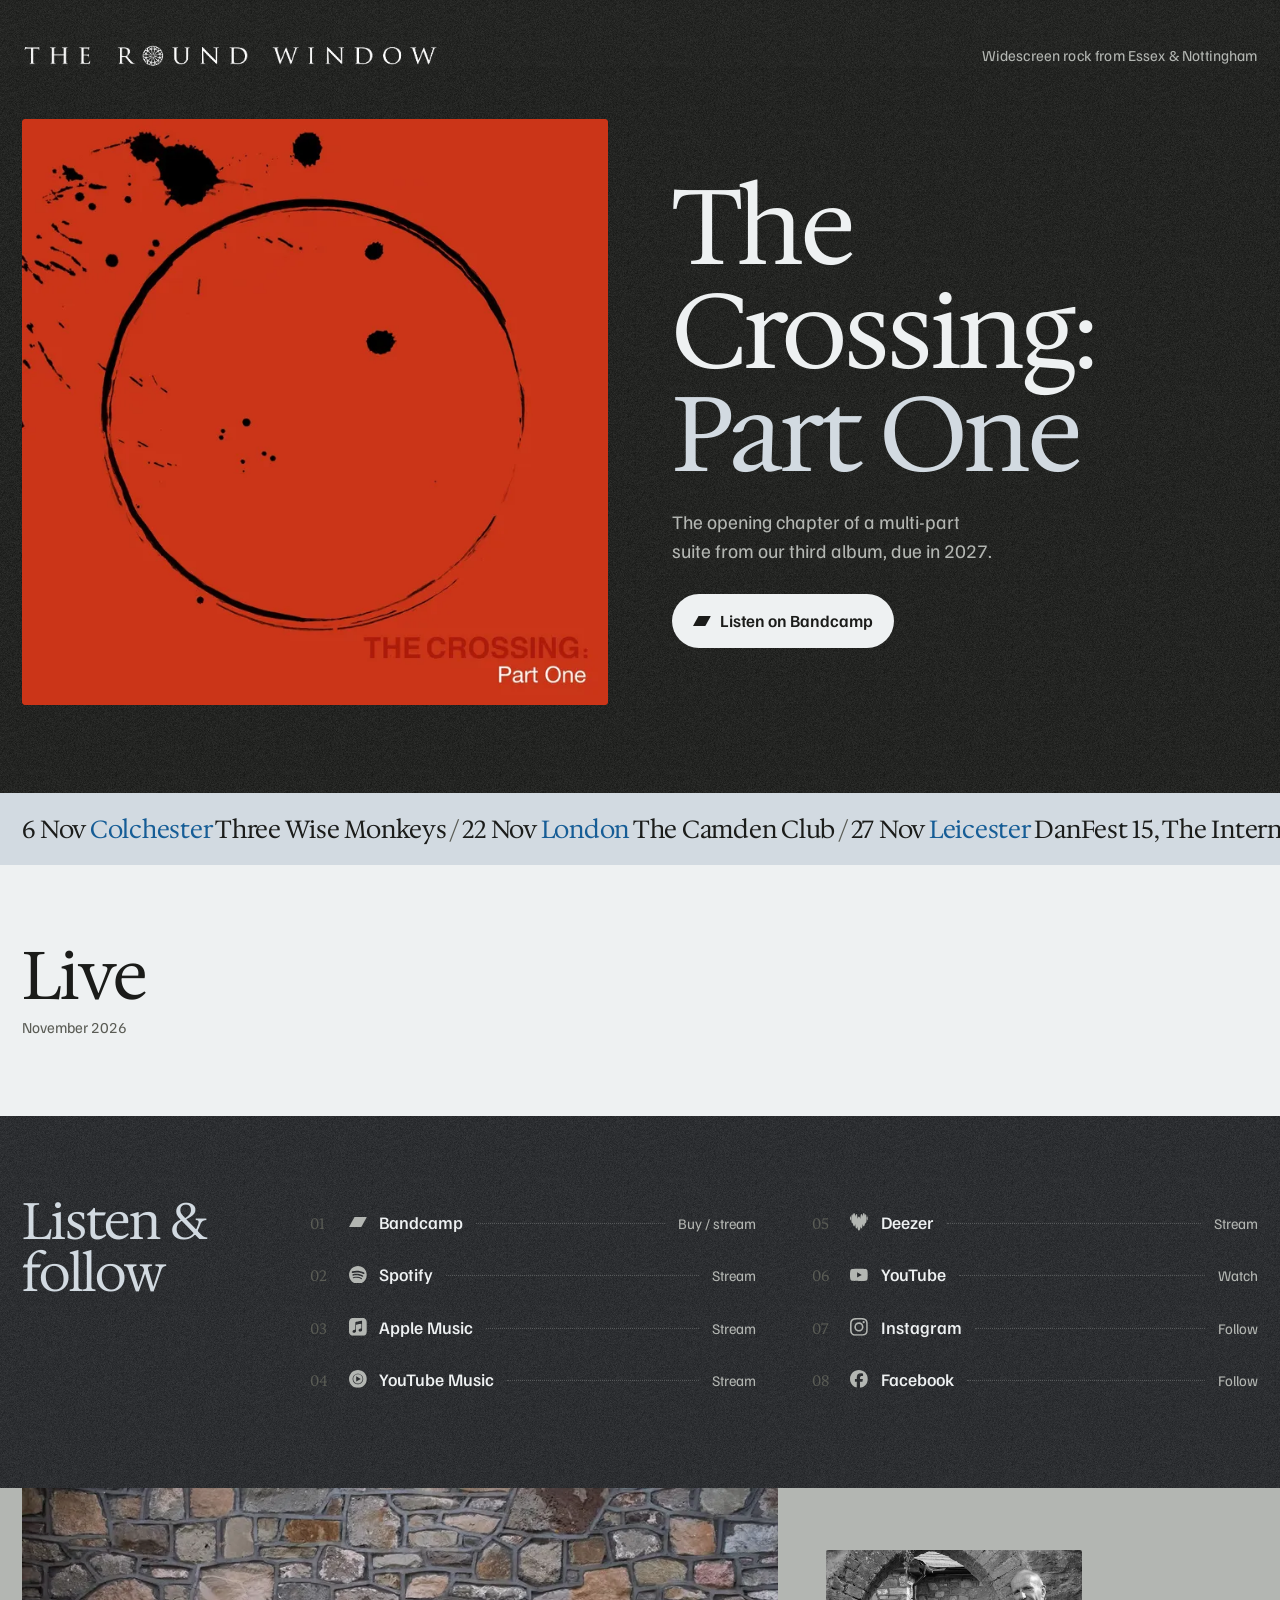
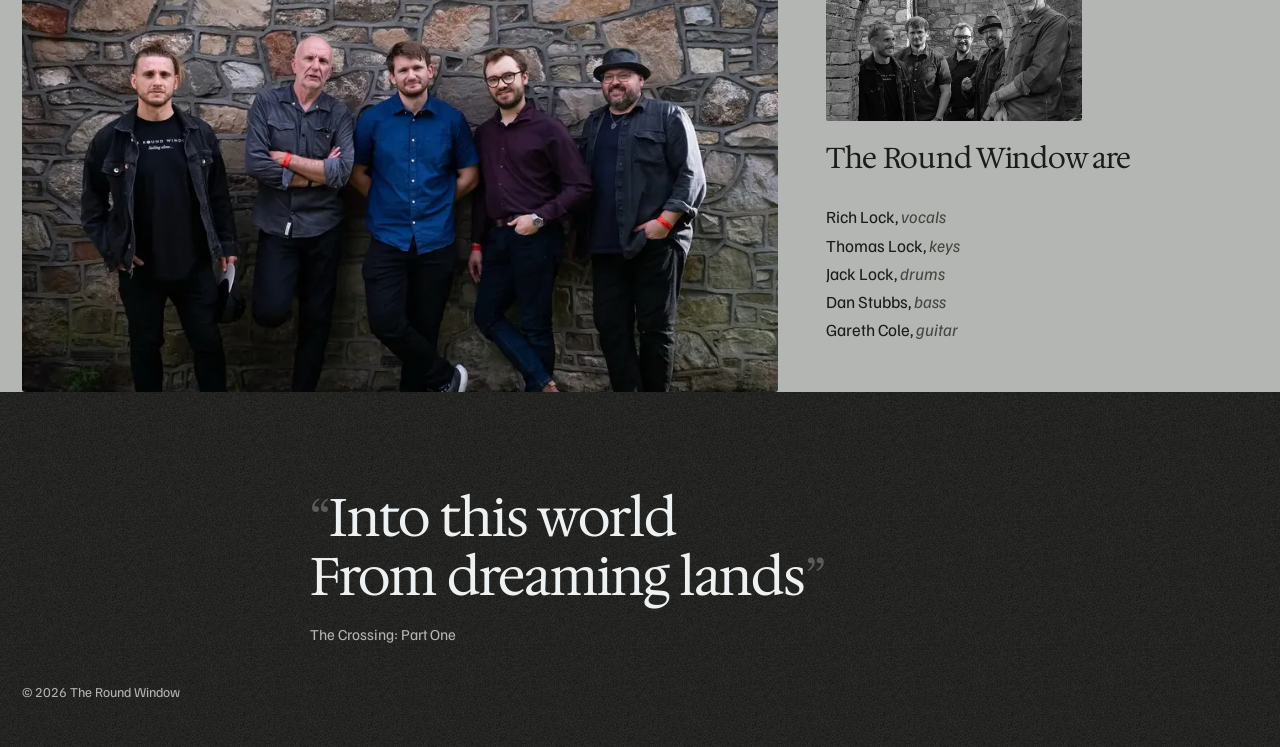
==== commit 008f10fa: "v5 at root; v4 at /v4/" ====
--- a/index.html
+++ b/index.html
@@ -5,7 +5,7 @@
 <meta name="viewport" content="width=device-width, initial-scale=1, viewport-fit=cover">
 <title>The Round Window | Widescreen rock from Essex &amp; Nottingham</title>
 <meta name="description" content="The Round Window, widescreen rock from Essex &amp; Nottingham. New single The Crossing: Part One out now. Live in Colchester, London and Leicester, November 2026.">
-<meta name="theme-color" content="#201f19">
+<meta name="theme-color" content="#1d1e1b">
 <link rel="icon" href="favicon.ico" sizes="any">
 <link rel="icon" type="image/png" sizes="32x32" href="assets/img/favicon-32.png">
 <link rel="apple-touch-icon" href="assets/img/apple-touch-icon.png">
@@ -19,7 +19,7 @@
 <meta property="og:image:alt" content="The Round Window logo beside the red artwork for The Crossing: Part One">
 <meta name="twitter:card" content="summary_large_image">
 <meta name="twitter:site" content="@roundwindowuk">
-<link rel="preload" href="assets/fonts/Fell.woff2" as="font" type="font/woff2" crossorigin>
+<link rel="preload" href="assets/fonts/Hedvig.woff2" as="font" type="font/woff2" crossorigin>
 <link rel="preload" href="assets/fonts/Familjen.woff2" as="font" type="font/woff2" crossorigin>
 <link rel="stylesheet" href="style.css">
 <script>document.documentElement.classList.add('js')</script>
@@ -30,46 +30,46 @@
 
 <header class="mast">
   <h1 class="logo"><img src="assets/img/logo_white.png" width="2150" height="138" alt="The Round Window"></h1>
-  <p class="tagline">Widescreen rock from Essex &amp; Nottingham</p>
+  <p class="tagline r" style="--i:1">Widescreen rock from Essex &amp; Nottingham</p>
 </header>
 
 <main id="main">
   <section class="hero" aria-labelledby="release-title">
-    <a class="art" href="https://theroundwindow.bandcamp.com/track/the-crossing-part-one" aria-label="Listen to The Crossing: Part One on Bandcamp">
+    <a class="art r" style="--i:2" href="https://theroundwindow.bandcamp.com/track/the-crossing-part-one" aria-label="Listen to The Crossing: Part One on Bandcamp">
       <picture>
         <source type="image/webp" srcset="assets/img/crossing-700.webp 700w, assets/img/crossing-1200.webp 1200w" sizes="(min-width: 900px) 46vw, 100vw">
         <img src="assets/img/crossing-1200.jpg" width="1200" height="1200" alt="Cover of The Crossing: Part One: a ragged black ink circle and spatters on a red ground">
       </picture>
     </a>
     <div class="hero-text">
-      <h2 id="release-title" class="title">The Crossing:<br><em>Part One</em></h2>
-      <p class="blurb">The opening chapter of a multi-part suite from our third album, due in 2027.</p>
-      <a class="cta" href="https://theroundwindow.bandcamp.com/track/the-crossing-part-one"><svg class="ico" aria-hidden="true"><use href="#i-bandcamp"/></svg>Listen on Bandcamp</a>
+      <h2 id="release-title" class="title r" style="--i:3">The Crossing:<br><em>Part One</em></h2>
+      <p class="blurb r" style="--i:4">The opening chapter of a multi-part suite from our third album, due in 2027.</p>
+      <a class="cta r" style="--i:5" href="https://theroundwindow.bandcamp.com/track/the-crossing-part-one"><svg class="ico" aria-hidden="true"><use href="#i-bandcamp"/></svg>Listen on Bandcamp</a>
     </div>
   </section>
 
-  <aside class="tourline" aria-label="Tour dates at a glance">
-    <p><span class="stop">6 Nov <em>Colchester</em> Three Wise Monkeys</span> <span class="sep" aria-hidden="true">~</span> <span class="stop">22 Nov <em>London</em> The Camden Club</span> <span class="sep" aria-hidden="true">~</span> <span class="stop">27 Nov <em>Leicester</em> DanFest 15, The International</span></p>
+  <aside class="tourline r" style="--i:6" aria-label="Tour dates at a glance">
+    <p><span class="stop">6 Nov <em>Colchester</em> Three Wise Monkeys</span> <span class="sep" aria-hidden="true">/</span> <span class="stop">22 Nov <em>London</em> The Camden Club</span> <span class="sep" aria-hidden="true">/</span> <span class="stop">27 Nov <em>Leicester</em> DanFest 15, The International</span></p>
   </aside>
 
-  <section class="live" aria-labelledby="shows-title">
-    <h2 id="shows-title">Live <span>November 2026</span></h2>
+  <section class="live io" aria-labelledby="shows-title">
+    <h2 id="shows-title" class="s" style="--i:0">Live <span>November 2026</span></h2>
     <ol class="shows">
-      <li><a href="https://threewisemonkeyscolchester.com/events/the-round-window-circu5/">
+      <li class="s" style="--i:1"><a href="https://threewisemonkeyscolchester.com/events/the-round-window-circu5/">
         <time datetime="2026-11-06T19:00"><span class="d">6</span><span class="m">Fri Nov</span></time>
         <span class="city">Colchester</span>
         <span class="venue">Three Wise Monkeys</span>
         <span class="with">with Circu5 · Doors 7pm</span>
         <span class="go">Tickets</span>
       </a></li>
-      <li><a href="https://wegottickets.com/f/17069/">
+      <li class="s" style="--i:2"><a href="https://wegottickets.com/f/17069/">
         <time datetime="2026-11-22T13:00"><span class="d">22</span><span class="m">Sun Nov</span></time>
         <span class="city">London</span>
         <span class="venue">The Camden Club</span>
         <span class="with">Sunday lunch, with The Gift · Doors 1pm</span>
         <span class="go">Tickets</span>
       </a></li>
-      <li><a href="https://www.gigantic.com/danfest-15-tickets/leicester-the-international/2026-11-27-18-30">
+      <li class="s" style="--i:3"><a href="https://www.gigantic.com/danfest-15-tickets/leicester-the-international/2026-11-27-18-30">
         <time datetime="2026-11-27T18:30"><span class="d">27</span><span class="m">Fri Nov</span></time>
         <span class="city">Leicester</span>
         <span class="venue">DanFest 15, The International</span>
@@ -79,28 +79,28 @@
     </ol>
   </section>
 
-  <section class="listen" aria-labelledby="listen-title">
-    <h2 id="listen-title">Listen &amp; follow</h2>
+  <section class="listen io" aria-labelledby="listen-title">
+    <h2 id="listen-title" class="s" style="--i:0">Listen &amp; follow</h2>
     <ol class="links">
-      <li><a href="https://theroundwindow.bandcamp.com/"><span class="no">i</span><svg class="ico" aria-hidden="true"><use href="#i-bandcamp"/></svg><span class="n">Bandcamp</span><span class="dots" aria-hidden="true"></span><span class="v">Buy / stream</span></a></li>
-      <li><a href="https://open.spotify.com/artist/0p4nBv8aLibaOKEymLGmUf"><span class="no">ii</span><svg class="ico" aria-hidden="true"><use href="#i-spotify"/></svg><span class="n">Spotify</span><span class="dots" aria-hidden="true"></span><span class="v">Stream</span></a></li>
-      <li><a href="https://music.apple.com/gb/artist/the-round-window/1469787974"><span class="no">iii</span><svg class="ico" aria-hidden="true"><use href="#i-applemusic"/></svg><span class="n">Apple Music</span><span class="dots" aria-hidden="true"></span><span class="v">Stream</span></a></li>
-      <li><a href="https://music.youtube.com/channel/UCebu2fDi7UHLMGpy3IFDuAw"><span class="no">iv</span><svg class="ico" aria-hidden="true"><use href="#i-youtubemusic"/></svg><span class="n">YouTube Music</span><span class="dots" aria-hidden="true"></span><span class="v">Stream</span></a></li>
-      <li><a href="https://www.deezer.com/artist/68291272"><span class="no">v</span><svg class="ico" aria-hidden="true"><use href="#i-deezer"/></svg><span class="n">Deezer</span><span class="dots" aria-hidden="true"></span><span class="v">Stream</span></a></li>
-      <li><a href="https://www.youtube.com/@theroundwindow4527"><span class="no">vi</span><svg class="ico" aria-hidden="true"><use href="#i-youtube"/></svg><span class="n">YouTube</span><span class="dots" aria-hidden="true"></span><span class="v">Watch</span></a></li>
-      <li><a href="https://www.instagram.com/theroundwindowuk/"><span class="no">vii</span><svg class="ico" aria-hidden="true"><use href="#i-instagram"/></svg><span class="n">Instagram</span><span class="dots" aria-hidden="true"></span><span class="v">Follow</span></a></li>
-      <li><a href="https://www.facebook.com/theroundwindow"><span class="no">viii</span><svg class="ico" aria-hidden="true"><use href="#i-facebook"/></svg><span class="n">Facebook</span><span class="dots" aria-hidden="true"></span><span class="v">Follow</span></a></li>
+      <li class="s" style="--i:1"><a href="https://theroundwindow.bandcamp.com/"><span class="no">01</span><svg class="ico" aria-hidden="true"><use href="#i-bandcamp"/></svg><span class="n">Bandcamp</span><span class="dots" aria-hidden="true"></span><span class="v">Buy / stream</span></a></li>
+      <li class="s" style="--i:2"><a href="https://open.spotify.com/artist/0p4nBv8aLibaOKEymLGmUf"><span class="no">02</span><svg class="ico" aria-hidden="true"><use href="#i-spotify"/></svg><span class="n">Spotify</span><span class="dots" aria-hidden="true"></span><span class="v">Stream</span></a></li>
+      <li class="s" style="--i:3"><a href="https://music.apple.com/gb/artist/the-round-window/1469787974"><span class="no">03</span><svg class="ico" aria-hidden="true"><use href="#i-applemusic"/></svg><span class="n">Apple Music</span><span class="dots" aria-hidden="true"></span><span class="v">Stream</span></a></li>
+      <li class="s" style="--i:4"><a href="https://music.youtube.com/channel/UCebu2fDi7UHLMGpy3IFDuAw"><span class="no">04</span><svg class="ico" aria-hidden="true"><use href="#i-youtubemusic"/></svg><span class="n">YouTube Music</span><span class="dots" aria-hidden="true"></span><span class="v">Stream</span></a></li>
+      <li class="s" style="--i:5"><a href="https://www.deezer.com/artist/68291272"><span class="no">05</span><svg class="ico" aria-hidden="true"><use href="#i-deezer"/></svg><span class="n">Deezer</span><span class="dots" aria-hidden="true"></span><span class="v">Stream</span></a></li>
+      <li class="s" style="--i:6"><a href="https://www.youtube.com/@theroundwindow4527"><span class="no">06</span><svg class="ico" aria-hidden="true"><use href="#i-youtube"/></svg><span class="n">YouTube</span><span class="dots" aria-hidden="true"></span><span class="v">Watch</span></a></li>
+      <li class="s" style="--i:7"><a href="https://www.instagram.com/theroundwindowuk/"><span class="no">07</span><svg class="ico" aria-hidden="true"><use href="#i-instagram"/></svg><span class="n">Instagram</span><span class="dots" aria-hidden="true"></span><span class="v">Follow</span></a></li>
+      <li class="s" style="--i:8"><a href="https://www.facebook.com/theroundwindow"><span class="no">08</span><svg class="ico" aria-hidden="true"><use href="#i-facebook"/></svg><span class="n">Facebook</span><span class="dots" aria-hidden="true"></span><span class="v">Follow</span></a></li>
     </ol>
   </section>
 
-  <section class="band" aria-label="The band">
-    <figure class="photo">
+  <section class="band io" aria-label="The band">
+    <figure class="photo s" style="--i:0">
       <picture>
         <source type="image/webp" srcset="assets/img/band-900.webp 900w, assets/img/band-1440.webp 1440w" sizes="(min-width:900px) 64vw, 100vw">
         <img src="assets/img/band-1440.jpg" width="1440" height="960" loading="lazy" decoding="async" alt="The Round Window, the five members standing against an old stone wall">
       </picture>
     </figure>
-    <div class="notes">
+    <div class="notes s" style="--i:3">
       <img class="print" src="assets/img/band-c.jpg" width="960" height="640" loading="lazy" decoding="async" alt="The five members of The Round Window under a brick archway">
       <p class="credit-h">The Round Window are</p>
       <ul class="credit"><li>Rich Lock, <i>vocals</i></li><li>Thomas Lock, <i>keys</i></li><li>Jack Lock, <i>drums</i></li><li>Dan Stubbs, <i>bass</i></li><li>Gareth Cole, <i>guitar</i></li></ul>
@@ -108,8 +108,8 @@
   </section>
 </main>
 
-<footer class="foot">
-  <figure class="lyric" hidden><blockquote><p></p></blockquote><figcaption><cite></cite></figcaption></figure>
+<footer class="foot io">
+  <figure class="lyric s" style="--i:0" hidden><blockquote><p></p></blockquote><figcaption><cite></cite></figcaption></figure>
   <p class="copy">&copy; 2026 The Round Window</p>
 </footer>
 <script src="main.js" defer></script>
--- a/style.css
+++ b/style.css
@@ -1,152 +1,146 @@
-/* The Round Window, v4
-   Faces: IM Fell English (Fell types, cut c.1670s, digitised by Igino Marini; OFL)
-          Familjen Grotesk (Familjen STHLM; OFL)                                   */
-@font-face{font-family:"Fell";src:url(assets/fonts/Fell.woff2) format("woff2");font-display:swap}
-@font-face{font-family:"Fell";src:url(assets/fonts/Fell-Italic.woff2) format("woff2");font-style:italic;font-display:swap}
+/* The Round Window, v5
+   Hedvig Letters Serif (Kanon Foundry, Stockholm; OFL) for display
+   Familjen Grotesk (Familjen STHLM; OFL) for text                     */
+@font-face{font-family:"Hedvig";src:url(assets/fonts/Hedvig.woff2) format("woff2");font-display:swap}
 @font-face{font-family:"Familjen";src:url(assets/fonts/Familjen.woff2) format("woff2");font-weight:400 700;font-display:swap}
 @font-face{font-family:"Familjen";src:url(assets/fonts/Familjen-Italic.woff2) format("woff2");font-weight:400 700;font-style:italic;font-display:swap}
 
 :root{
-  --concrete:#201f19;  /* Everywhere & Nowhere, darkest */
-  --slab:#2b2a23;      /* E&N concrete, lifted */
-  --moss:#55564d;      /* E&N mid */
-  --mist:#afb1ac;      /* E&N pale */
+  --night:#1b1c1a;     /* Everywhere & Nowhere, darkest, cooled */
+  --slab:#25272a;      /* E&N concrete, cooled */
+  --moss:#5a5c55;      /* E&N mid */
+  --mist:#b3b6b2;      /* E&N pale */
   --sky:#d2dae1;       /* E&N / Fram pale sky */
-  --frost:#e9edef;     /* Fram snow */
+  --frost:#eef1f2;     /* Fram snow */
   --fram:#165d96;      /* Fram aurora blue */
-  --wall:#8a7f7d;      /* the stone wall, warm grey */
-  --ink:#1c1b17;
-  --red:#ca3517;       /* The Crossing */
+  --fram-lt:#8fb6d8;   /* Fram blue, lifted for dark grounds */
+  --ink:#1b1c1a;
+  --red:#ca3517;       /* The Crossing: art only */
+  --gut:max(1.4rem, calc((100% - 1320px) / 2));
+  --ease:cubic-bezier(.22,.61,.36,1);
 }
 *,*::before,*::after{box-sizing:border-box}
-html{font-size:clamp(16px,calc(9px + .55vw),22px);background:var(--concrete);-webkit-text-size-adjust:100%}
-body{margin:0;font:400 1.08rem/1.55 "Familjen",Georgia,serif;color:var(--frost);background:var(--concrete);overflow-x:clip;-webkit-font-smoothing:antialiased}
+html{background:var(--night);-webkit-text-size-adjust:100%}
+body{margin:0;font:400 1.0625rem/1.6 "Familjen",system-ui,sans-serif;color:var(--frost);background:var(--night);overflow-x:clip;-webkit-font-smoothing:antialiased}
 img{display:block;max-width:100%;height:auto}
 a{color:inherit}
-:focus-visible{outline:2px solid currentColor;outline-offset:4px}
+:focus-visible{outline:2px solid currentColor;outline-offset:4px;border-radius:2px}
 .skip{position:absolute;left:1rem;top:-4rem;background:var(--frost);color:var(--ink);padding:.5rem .8rem;z-index:9}
 .skip:focus{top:1rem}
 .ico{width:1.05em;height:1.05em;fill:currentColor;flex:none}
 h2{font-weight:400}
+.mast,.hero,.tourline,.live,.listen,.band,.foot{padding-inline:var(--gut)}
+.mast,.hero,.listen,.foot{background-image:url(assets/img/grain.png)}
 
-/* paper/grain on every ground */
-.mast,.hero,.tourline,.live,.listen,.band,.foot{position:relative;background-image:url(assets/img/paper.png),url(assets/img/grain.png)}
+/* masthead */
+.mast{display:flex;flex-wrap:wrap;align-items:center;justify-content:space-between;gap:.7rem 2rem;padding-top:2rem}
+.logo{margin:0;width:min(80vw,24rem)}
+.tagline{margin:0;font-size:.95rem;color:var(--mist);letter-spacing:.01em}
 
-/* ---- masthead ---- */
-.mast{display:flex;flex-wrap:wrap;align-items:baseline;justify-content:space-between;gap:.6rem 2rem;padding:1.9rem 6vw 0}
-.logo{margin:0;width:min(78vw,25rem)}
-.tagline{margin:0;font:italic 400 1.05rem/1.3 "Familjen";color:var(--mist)}
+/* hero */
+.hero{display:grid;gap:2rem;padding-top:2.4rem;padding-bottom:4.5rem}
+.art{display:block;border-radius:4px;overflow:hidden;background:var(--red)}
+.art img{width:100%}
+.title{margin:0;font:400 clamp(2.9rem,11vw,6.6rem)/.98 "Hedvig",Georgia,serif;letter-spacing:-.025em}
+.title em{font-style:normal;color:var(--sky)}
+.blurb{margin:1.3rem 0 1.8rem;max-width:30ch;font-size:1.15rem;line-height:1.5;color:var(--mist)}
+.cta{display:inline-flex;align-items:center;gap:.6rem;padding:.85rem 1.3rem;background:var(--frost);color:var(--ink);text-decoration:none;font-weight:600;border-radius:999px;transition:background-color .3s,transform .3s var(--ease)}
+.cta:hover{background:#fff;transform:translateY(-1px)}
 
-/* ---- hero ---- */
-.hero{display:grid;gap:2.2rem;padding:2.4rem 6vw 4.5rem}
-.art{display:block;border-radius:3px;overflow:hidden;background:var(--red)}
-.art img{width:100%}
-.title{margin:0;font:400 clamp(3.1rem,13vw,10.5rem)/.9 "Fell",Georgia,serif;letter-spacing:-.012em;color:var(--frost)}
-.title em{font-style:italic;color:var(--sky)}
-.blurb{margin:1.4rem 0 1.9rem;max-width:27ch;font-size:1.2rem;line-height:1.45;color:var(--mist)}
-.cta{display:inline-flex;align-items:center;gap:.6rem;padding:.85rem 1.25rem .8rem;background:var(--frost);color:var(--ink);text-decoration:none;font-weight:600;font-size:1rem;border-radius:999px;transition:background-color .3s}
-.cta:hover{background:var(--sky)}
+/* tour line */
+.tourline{background:var(--sky);color:var(--ink);padding-block:1.3rem 1.2rem}
+.tourline p{margin:0;display:flex;flex-direction:column;gap:.15rem;font:400 clamp(1.1rem,2.2vw,1.55rem)/1.3 "Hedvig",serif;letter-spacing:-.01em}
+.tourline em{font-style:normal;color:var(--fram)}
+.tourline .sep{display:none;color:var(--moss)}
 
-/* ---- tour line (the "marquee", now a static poster line) ---- */
-.tourline{background-color:var(--sky);color:var(--ink);padding:1.6rem 6vw 1.5rem}
-.tourline p{margin:0;font:400 clamp(1.3rem,3.6vw,2.6rem)/1.25 "Fell",serif;text-wrap:balance}
-.tourline em{font-style:italic}
-.tourline .sep{color:var(--fram);padding:0 .25em}
-.tourline p{display:flex;flex-direction:column;gap:.15rem}
-.tourline .sep{display:none}
-
-/* ---- live ---- */
-.live{background-color:var(--frost);color:var(--ink);padding:3.4rem 6vw 4.2rem}
-.live h2{margin:0 0 2rem;font:400 clamp(3rem,9vw,6.4rem)/.9 "Fell",serif}
-.live h2 span{display:block;margin-top:.6rem;font:italic 400 1.05rem "Familjen";color:var(--moss)}
+/* live */
+.live{background:var(--frost);color:var(--ink);padding-block:3.6rem 4rem}
+.live h2{margin:0 0 1.8rem;font:400 clamp(2.6rem,7vw,4.2rem)/1 "Hedvig",serif;letter-spacing:-.02em}
+.live h2 span{display:block;margin-top:.5rem;font:400 .95rem "Familjen";letter-spacing:0;color:var(--moss)}
 .shows{list-style:none;margin:0;padding:0}
-.shows li{position:relative;padding:1.5rem 0 1.6rem}
-.shows li::before{content:"";position:absolute;left:0;right:0;top:0;height:1px;background:var(--ink);opacity:.55;transform:rotate(-.25deg)}
-.shows li:nth-child(2)::before{transform:rotate(.18deg);width:96%}
+.shows li{border-top:1px solid rgba(27,28,26,.25);padding:1.4rem 0 1.5rem}
 .shows a{display:grid;grid-template-columns:auto 1fr;column-gap:1.3rem;text-decoration:none}
-.shows time{grid-row:span 4;display:flex;flex-direction:column;align-items:center;min-width:3.6rem}
-.shows .d{font:400 4.6rem/.85 "Fell",serif}
-.shows .m{margin-top:.35rem;font:italic 400 .95rem "Familjen";color:var(--moss)}
-.city{font:400 2.1rem/1 "Fell",serif}
-.venue{margin-top:.35rem;font-weight:600}
-.with{color:#45463e;font-size:1rem}
-.go{margin-top:.7rem;justify-self:start;font-weight:600;color:var(--fram);text-decoration:underline;text-underline-offset:.22em;text-decoration-thickness:1px}
+.shows time{grid-row:span 4;display:flex;flex-direction:column;align-items:center;min-width:3.4rem}
+.shows .d{font:400 3.8rem/.9 "Hedvig",serif;letter-spacing:-.03em}
+.shows .m{margin-top:.3rem;font-size:.85rem;color:var(--moss)}
+.city{font:400 1.75rem/1.05 "Hedvig",serif;letter-spacing:-.01em}
+.venue{margin-top:.3rem;font-weight:600}
+.with{color:#4a4c46;font-size:.97rem}
+.go{margin-top:.65rem;justify-self:start;font-weight:600;color:var(--fram);text-decoration:underline;text-underline-offset:.25em;text-decoration-thickness:1px;transition:text-decoration-thickness .2s}
 .shows a:hover .go{text-decoration-thickness:2px}
 .shows a:hover .city{color:var(--fram)}
 
-/* ---- listen (liner-notes track list) ---- */
-.listen{background-color:var(--slab);padding:4rem 6vw 4.4rem}
-.listen h2{margin:0 0 1.6rem;font:italic 400 clamp(2.2rem,6vw,3.6rem)/1 "Fell",serif;color:var(--sky)}
+/* listen */
+.listen{background-color:var(--slab);padding-block:3.8rem 4.2rem}
+.listen h2{margin:0 0 1.4rem;font:400 clamp(2.2rem,5.5vw,3.2rem)/1 "Hedvig",serif;letter-spacing:-.02em;color:var(--sky)}
 .links{list-style:none;margin:0;padding:0}
-.links a{display:flex;align-items:baseline;gap:.75rem;padding:.72rem 0;text-decoration:none;color:var(--frost)}
-.links .no{width:2.1rem;font:italic 400 1.05rem "Fell",serif;color:var(--mist)}
+.links a{display:flex;align-items:baseline;gap:.8rem;padding:.75rem 0;text-decoration:none}
+.links .no{width:1.6rem;font:400 .95rem "Hedvig",serif;color:var(--moss);font-variant-numeric:tabular-nums}
 .links .ico{color:var(--mist);align-self:center;transition:color .3s}
-.links .n{font-size:1.15rem;font-weight:500}
-.links .dots{flex:1;border-bottom:1px dotted rgba(175,177,172,.45);transform:translateY(-.3em)}
-.links .v{font:italic 400 .98rem "Familjen";color:var(--mist)}
-.links a:hover .n{text-decoration:underline;text-underline-offset:.2em;text-decoration-thickness:1px}
-.links a:hover .ico{color:var(--frost)}
+.links .n{font-size:1.1rem;font-weight:500}
+.links .dots{flex:1;border-bottom:1px dotted rgba(179,182,178,.35);transform:translateY(-.3em)}
+.links .v{font-size:.92rem;color:var(--mist)}
+.links a:hover .n{color:var(--fram-lt)}
+.links a:hover .ico{color:var(--fram-lt)}
 
-/* ---- band ---- */
-.band{background-color:var(--mist);color:var(--ink);padding:0 0 3.5rem}
-.photo{margin:0}
+/* band */
+.band{background:var(--mist);color:var(--ink);padding-block:0 3rem}
+.photo{margin:0 calc(var(--gut) * -1);overflow:hidden}
 .photo img{width:100%;aspect-ratio:3/2;object-fit:cover}
-.notes{padding:2.2rem 6vw 0;display:grid;grid-template-columns:auto 1fr;column-gap:1.4rem;align-items:start}
-.print{grid-row:span 2;width:7.5rem;filter:grayscale(1) contrast(1.05);border:5px solid var(--frost);transform:rotate(-1.4deg);margin-top:.2rem}
-.credit-h{margin:0 0 .5rem;font:italic 400 1.6rem/1.1 "Fell",serif}
-.credit{list-style:none;margin:0;padding:0;font-size:1.02rem;line-height:1.6}
-.credit i{font-family:"Fell",serif;font-size:1.08em}
+.notes{padding-top:2rem;display:grid;grid-template-columns:auto 1fr;column-gap:1.3rem;align-items:start}
+.print{grid-row:span 2;width:7rem;filter:grayscale(1);border-radius:2px}
+.credit-h{margin:0 0 .4rem;font:400 1.5rem/1.1 "Hedvig",serif;letter-spacing:-.01em}
+.credit{list-style:none;margin:0;padding:0;line-height:1.65}
+.credit i{color:#44463f}
 
-/* ---- footer ---- */
-.foot{background-color:var(--concrete);padding:5rem 6vw 2.4rem}
-.lyric{margin:0 0 4rem}
-.lyric p{max-width:22ch}
+/* footer */
+.foot{padding-block:4.5rem 2.4rem}
+.lyric{margin:0 0 3.5rem}
 .lyric blockquote{margin:0}
-.lyric p{margin:0;font:italic 400 clamp(2.2rem,6.6vw,5.4rem)/1.02 "Fell",serif;color:var(--frost)}
-.lyric .q{color:var(--wall)}
-.lyric cite{display:block;margin-top:1.1rem;font:400 1rem "Familjen";font-style:normal;color:var(--mist)}
-.copy{margin:0;font-size:.9rem;color:var(--mist)}
+.lyric p{margin:0;max-width:24ch;font:400 clamp(1.9rem,5.4vw,3.3rem)/1.12 "Hedvig",serif;letter-spacing:-.02em}
+.lyric .q{color:var(--moss)}
+.lyric cite{display:block;margin-top:1rem;font-style:normal;font-size:.95rem;color:var(--mist)}
+.copy{margin:0;font-size:.85rem;color:var(--mist)}
 
-/* ---- tablet+ ---- */
 @media (min-width:900px){
-  .mast{padding:2.6rem 5vw 0}
-  .logo{width:clamp(24rem,28vw,44rem)}
-  .tagline{font-size:1.15rem}
-  .hero{grid-template-columns:minmax(0,45fr) minmax(0,55fr);gap:0 5vw;align-items:center;padding:3.2rem 5vw 5.5rem}
-  .title{font-size:clamp(5.5rem,9.6vw,16rem)}
-  .blurb{font-size:1.45rem}
-  .cta{font-size:1.1rem;padding:1rem 1.5rem .95rem}
-  .tourline{padding:1.5rem 5vw 1.4rem}
-  .tourline p{flex-direction:row;justify-content:space-between;align-items:baseline;font-size:clamp(1.35rem,1.75vw,2.9rem)}
+  .mast{padding-top:2.6rem}
+  .logo{width:26rem}
+  .hero{grid-template-columns:minmax(0,1fr) minmax(0,1fr);gap:0 clamp(2.5rem,5vw,5rem);align-items:center;padding-top:3.2rem;padding-bottom:5.5rem}
+  .blurb{font-size:1.2rem}
+  .tourline p{flex-direction:row;justify-content:space-between;align-items:baseline}
   .tourline .sep{display:inline}
   .tourline .stop{white-space:nowrap}
-  .live{display:grid;grid-template-columns:minmax(14rem,22fr) 78fr;gap:0 4vw;padding:5rem 5vw 5.5rem}
+  .live{display:grid;grid-template-columns:15rem 1fr;gap:0 3rem;padding-block:4.8rem 5rem}
   .live h2{margin:0}
-  .shows{display:grid;grid-template-columns:repeat(3,1fr);gap:0 3.2vw}
-  .shows li{padding-top:2rem}
-  .shows li::before{width:100%}
-  .shows li:nth-child(2)::before{width:94%}
+  .shows{display:grid;grid-template-columns:repeat(3,1fr);gap:0 2.4rem}
+  .shows li{padding-top:1.7rem}
   .shows a{display:flex;flex-direction:column}
-  .shows time{flex-direction:row;align-items:baseline;gap:.7rem}
-  .shows .d{font-size:6.2rem}
-  .city{margin-top:.9rem;font-size:2.6rem}
-  .listen{display:grid;grid-template-columns:minmax(14rem,22fr) 78fr;gap:0 4vw;padding:5.5rem 5vw 5.8rem}
-  .links{columns:2;column-gap:5vw}
+  .shows time{flex-direction:row;align-items:baseline;gap:.6rem}
+  .shows .d{font-size:clamp(4rem,5vw,5.2rem)}
+  .city{margin-top:.8rem;font-size:clamp(1.8rem,2.1vw,2.2rem)}
+  .listen{display:grid;grid-template-columns:15rem 1fr;gap:0 3rem;padding-block:5rem 5.2rem}
+  .links{columns:2;column-gap:3.5rem}
   .links li{break-inside:avoid}
-  .band{display:grid;grid-template-columns:64fr 36fr;align-items:end;padding:0}
-  .photo img{aspect-ratio:3/2;height:auto}
-  .notes{padding:3rem 5vw 3.4rem 3.5vw;grid-template-columns:1fr;row-gap:1.6rem}
-  .print{grid-row:auto;width:min(100%,19rem)}
-  .credit-h{font-size:2.1rem}
-  .credit{font-size:1.1rem}
-  .foot{display:grid;grid-template-columns:22fr 78fr;gap:0 4vw;padding:7rem 5vw 3rem}
+  .band{display:grid;grid-template-columns:minmax(0,1.75fr) minmax(0,1fr);align-items:end;gap:0 3rem;padding-block:0}
+  .photo{margin:0;border-radius:0 0 3px 3px}
+  .photo img{aspect-ratio:3/2}
+  .notes{grid-template-columns:1fr;row-gap:1.4rem;padding:3rem 0}
+  .print{grid-row:auto;width:min(100%,16rem)}
+  .credit-h{font-size:1.8rem}
+  .foot{display:grid;grid-template-columns:15rem 1fr;gap:0 3rem;padding-block:6rem 2.8rem}
   .lyric{grid-column:2}
-  .lyric p{font-size:clamp(3rem,4.4vw,7rem);max-width:24ch}
   .copy{grid-column:1;grid-row:1;align-self:end}
 }
 
-/* motion: one gentle fade on load, nothing else */
+/* motion */
 @media (prefers-reduced-motion:no-preference){
-  body{animation:in 1.1s ease-out both}
-  @keyframes in{from{opacity:0}to{opacity:1}}
+  .js .logo img{clip-path:inset(0 50% 0 50%);opacity:0;animation:logo 1.4s var(--ease) .1s forwards}
+  .js .r{opacity:0;transform:translateY(14px);animation:rise .9s var(--ease) forwards;animation-delay:calc(.35s + var(--i) * 110ms)}
+  .js .art.r{transform:translateY(22px)}
+  .js .io .s{opacity:0;transform:translateY(18px)}
+  .js .io.in .s{animation:rise .9s var(--ease) forwards;animation-delay:calc(var(--i) * 90ms)}
+  .photo img{animation:drift 30s ease-in-out infinite alternate}
 }
+@keyframes logo{to{clip-path:inset(0 0 0 0);opacity:1}}
+@keyframes rise{to{opacity:1;transform:none}}
+@keyframes drift{from{transform:scale(1.02) translateX(0)}to{transform:scale(1.06) translateX(-1.2%)}}
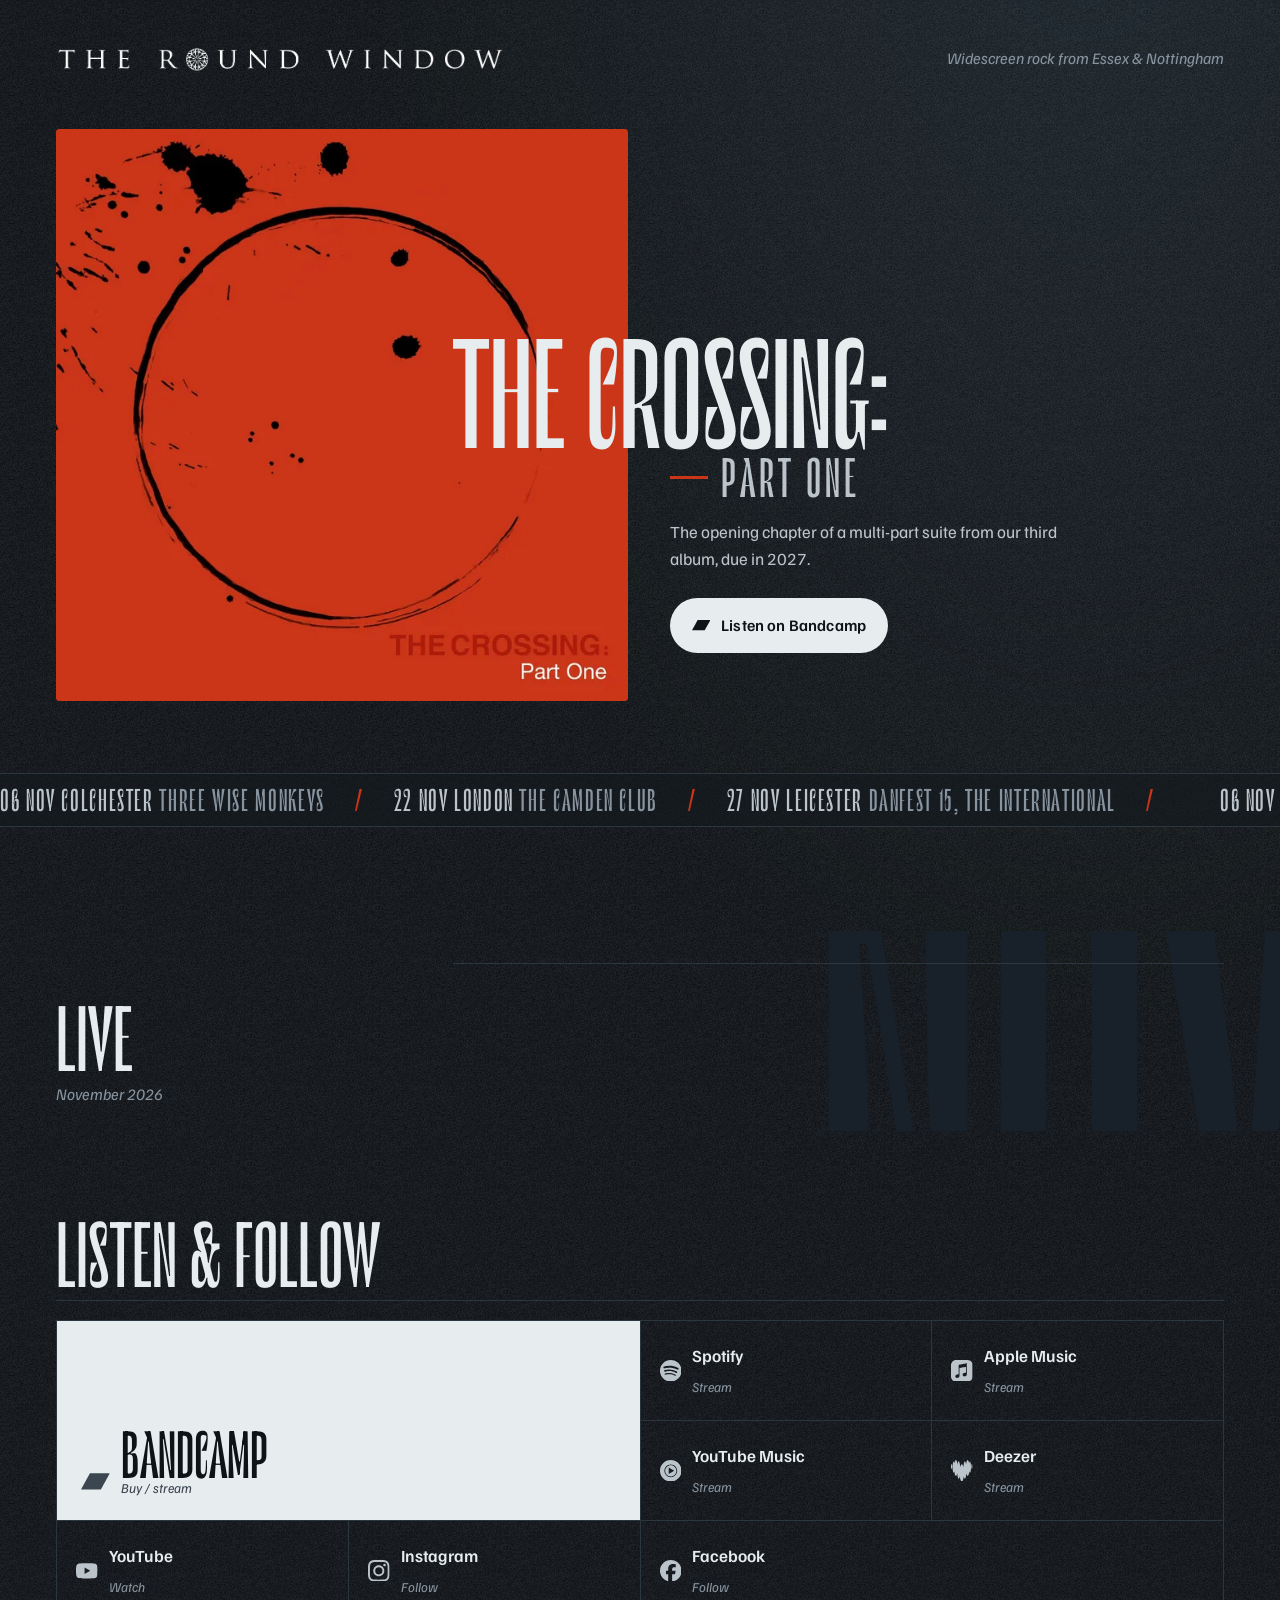
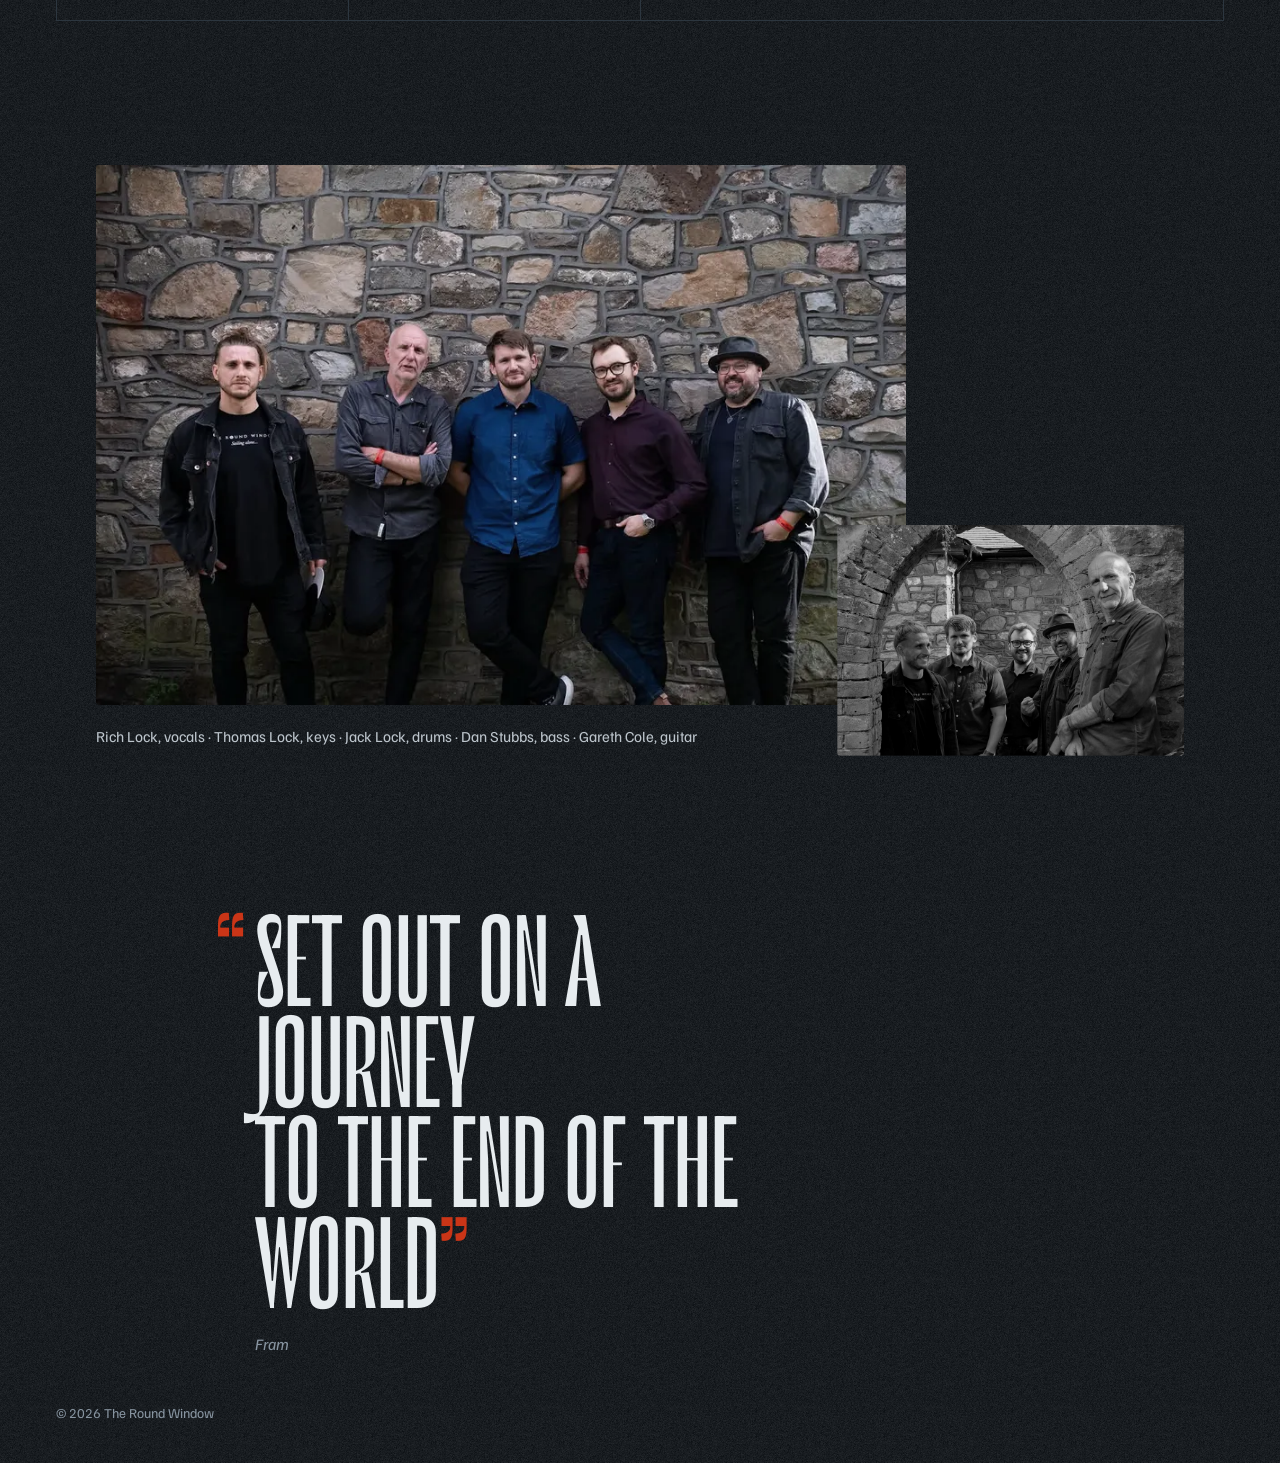
==== commit b3884a52: "v6 at root; v5 at /v5/" ====
--- a/index.html
+++ b/index.html
@@ -5,7 +5,7 @@
 <meta name="viewport" content="width=device-width, initial-scale=1, viewport-fit=cover">
 <title>The Round Window | Widescreen rock from Essex &amp; Nottingham</title>
 <meta name="description" content="The Round Window, widescreen rock from Essex &amp; Nottingham. New single The Crossing: Part One out now. Live in Colchester, London and Leicester, November 2026.">
-<meta name="theme-color" content="#1d1e1b">
+<meta name="theme-color" content="#0f1317">
 <link rel="icon" href="favicon.ico" sizes="any">
 <link rel="icon" type="image/png" sizes="32x32" href="assets/img/favicon-32.png">
 <link rel="apple-touch-icon" href="assets/img/apple-touch-icon.png">
@@ -19,7 +19,7 @@
 <meta property="og:image:alt" content="The Round Window logo beside the red artwork for The Crossing: Part One">
 <meta name="twitter:card" content="summary_large_image">
 <meta name="twitter:site" content="@roundwindowuk">
-<link rel="preload" href="assets/fonts/Hedvig.woff2" as="font" type="font/woff2" crossorigin>
+<link rel="preload" href="assets/fonts/LeMurmure.woff2" as="font" type="font/woff2" crossorigin>
 <link rel="preload" href="assets/fonts/Familjen.woff2" as="font" type="font/woff2" crossorigin>
 <link rel="stylesheet" href="style.css">
 <script>document.documentElement.classList.add('js')</script>
@@ -28,88 +28,78 @@
 <svg width="0" height="0" style="position:absolute" aria-hidden="true"><symbol id="i-youtube" viewBox="0 0 24 24"><path d="M23.498 6.186a3.016 3.016 0 0 0-2.122-2.136C19.505 3.545 12 3.545 12 3.545s-7.505 0-9.377.505A3.017 3.017 0 0 0 .502 6.186C0 8.07 0 12 0 12s0 3.93.502 5.814a3.016 3.016 0 0 0 2.122 2.136c1.871.505 9.376.505 9.376.505s7.505 0 9.377-.505a3.015 3.015 0 0 0 2.122-2.136C24 15.93 24 12 24 12s0-3.93-.502-5.814zM9.545 15.568V8.432L15.818 12l-6.273 3.568z"/></symbol><symbol id="i-facebook" viewBox="0 0 24 24"><path d="M9.101 23.691v-7.98H6.627v-3.667h2.474v-1.58c0-4.085 1.848-5.978 5.858-5.978.401 0 .955.042 1.468.103a8.68 8.68 0 0 1 1.141.195v3.325a8.623 8.623 0 0 0-.653-.036 26.805 26.805 0 0 0-.733-.009c-.707 0-1.259.096-1.675.309a1.686 1.686 0 0 0-.679.622c-.258.42-.374.995-.374 1.752v1.297h3.919l-.386 2.103-.287 1.564h-3.246v8.245C19.396 23.238 24 18.179 24 12.044c0-6.627-5.373-12-12-12s-12 5.373-12 12c0 5.628 3.874 10.35 9.101 11.647Z"/></symbol><symbol id="i-instagram" viewBox="0 0 24 24"><path d="M7.0301.084c-1.2768.0602-2.1487.264-2.911.5634-.7888.3075-1.4575.72-2.1228 1.3877-.6652.6677-1.075 1.3368-1.3802 2.127-.2954.7638-.4956 1.6365-.552 2.914-.0564 1.2775-.0689 1.6882-.0626 4.947.0062 3.2586.0206 3.6671.0825 4.9473.061 1.2765.264 2.1482.5635 2.9107.308.7889.72 1.4573 1.388 2.1228.6679.6655 1.3365 1.0743 2.1285 1.38.7632.295 1.6361.4961 2.9134.552 1.2773.056 1.6884.069 4.9462.0627 3.2578-.0062 3.668-.0207 4.9478-.0814 1.28-.0607 2.147-.2652 2.9098-.5633.7889-.3086 1.4578-.72 2.1228-1.3881.665-.6682 1.0745-1.3378 1.3795-2.1284.2957-.7632.4966-1.636.552-2.9124.056-1.2809.0692-1.6898.063-4.948-.0063-3.2583-.021-3.6668-.0817-4.9465-.0607-1.2797-.264-2.1487-.5633-2.9117-.3084-.7889-.72-1.4568-1.3876-2.1228C21.2982 1.33 20.628.9208 19.8378.6165 19.074.321 18.2017.1197 16.9244.0645 15.6471.0093 15.236-.005 11.977.0014 8.718.0076 8.31.0215 7.0301.0839m.1402 21.6932c-1.17-.0509-1.8053-.2453-2.2287-.408-.5606-.216-.96-.4771-1.3819-.895-.422-.4178-.6811-.8186-.9-1.378-.1644-.4234-.3624-1.058-.4171-2.228-.0595-1.2645-.072-1.6442-.079-4.848-.007-3.2037.0053-3.583.0607-4.848.05-1.169.2456-1.805.408-2.2282.216-.5613.4762-.96.895-1.3816.4188-.4217.8184-.6814 1.3783-.9003.423-.1651 1.0575-.3614 2.227-.4171 1.2655-.06 1.6447-.072 4.848-.079 3.2033-.007 3.5835.005 4.8495.0608 1.169.0508 1.8053.2445 2.228.408.5608.216.96.4754 1.3816.895.4217.4194.6816.8176.9005 1.3787.1653.4217.3617 1.056.4169 2.2263.0602 1.2655.0739 1.645.0796 4.848.0058 3.203-.0055 3.5834-.061 4.848-.051 1.17-.245 1.8055-.408 2.2294-.216.5604-.4763.96-.8954 1.3814-.419.4215-.8181.6811-1.3783.9-.4224.1649-1.0577.3617-2.2262.4174-1.2656.0595-1.6448.072-4.8493.079-3.2045.007-3.5825-.006-4.848-.0608M16.953 5.5864A1.44 1.44 0 1 0 18.39 4.144a1.44 1.44 0 0 0-1.437 1.4424M5.8385 12.012c.0067 3.4032 2.7706 6.1557 6.173 6.1493 3.4026-.0065 6.157-2.7701 6.1506-6.1733-.0065-3.4032-2.771-6.1565-6.174-6.1498-3.403.0067-6.156 2.771-6.1496 6.1738M8 12.0077a4 4 0 1 1 4.008 3.9921A3.9996 3.9996 0 0 1 8 12.0077"/></symbol><symbol id="i-bandcamp" viewBox="0 0 24 24"><path d="M0 18.75l7.437-13.5H24l-7.438 13.5H0z"/></symbol><symbol id="i-spotify" viewBox="0 0 24 24"><path d="M12 0C5.4 0 0 5.4 0 12s5.4 12 12 12 12-5.4 12-12S18.66 0 12 0zm5.521 17.34c-.24.359-.66.48-1.021.24-2.82-1.74-6.36-2.101-10.561-1.141-.418.122-.779-.179-.899-.539-.12-.421.18-.78.54-.9 4.56-1.021 8.52-.6 11.64 1.32.42.18.479.659.301 1.02zm1.44-3.3c-.301.42-.841.6-1.262.3-3.239-1.98-8.159-2.58-11.939-1.38-.479.12-1.02-.12-1.14-.6-.12-.48.12-1.021.6-1.141C9.6 9.9 15 10.561 18.72 12.84c.361.181.54.78.241 1.2zm.12-3.36C15.24 8.4 8.82 8.16 5.16 9.301c-.6.179-1.2-.181-1.38-.721-.18-.601.18-1.2.72-1.381 4.26-1.26 11.28-1.02 15.721 1.621.539.3.719 1.02.419 1.56-.299.421-1.02.599-1.559.3z"/></symbol><symbol id="i-applemusic" viewBox="0 0 24 24"><path d="M23.994 6.124a9.23 9.23 0 00-.24-2.19c-.317-1.31-1.062-2.31-2.18-3.043a5.022 5.022 0 00-1.877-.726 10.496 10.496 0 00-1.564-.15c-.04-.003-.083-.01-.124-.013H5.986c-.152.01-.303.017-.455.026-.747.043-1.49.123-2.193.4-1.336.53-2.3 1.452-2.865 2.78-.192.448-.292.925-.363 1.408-.056.392-.088.785-.1 1.18 0 .032-.007.062-.01.093v12.223c.01.14.017.283.027.424.05.815.154 1.624.497 2.373.65 1.42 1.738 2.353 3.234 2.801.42.127.856.187 1.293.228.555.053 1.11.06 1.667.06h11.03a12.5 12.5 0 001.57-.1c.822-.106 1.596-.35 2.295-.81a5.046 5.046 0 001.88-2.207c.186-.42.293-.87.37-1.324.113-.675.138-1.358.137-2.04-.002-3.8 0-7.595-.003-11.393zm-6.423 3.99v5.712c0 .417-.058.827-.244 1.206-.29.59-.76.962-1.388 1.14-.35.1-.706.157-1.07.173-.95.045-1.773-.6-1.943-1.536a1.88 1.88 0 011.038-2.022c.323-.16.67-.25 1.018-.324.378-.082.758-.153 1.134-.24.274-.063.457-.23.51-.516a.904.904 0 00.02-.193c0-1.815 0-3.63-.002-5.443a.725.725 0 00-.026-.185c-.04-.15-.15-.243-.304-.234-.16.01-.318.035-.475.066-.76.15-1.52.303-2.28.456l-2.325.47-1.374.278c-.016.003-.032.01-.048.013-.277.077-.377.203-.39.49-.002.042 0 .086 0 .13-.002 2.602 0 5.204-.003 7.805 0 .42-.047.836-.215 1.227-.278.64-.77 1.04-1.434 1.233-.35.1-.71.16-1.075.172-.96.036-1.755-.6-1.92-1.544-.14-.812.23-1.685 1.154-2.075.357-.15.73-.232 1.108-.31.287-.06.575-.116.86-.177.383-.083.583-.323.6-.714v-.15c0-2.96 0-5.922.002-8.882 0-.123.013-.25.042-.37.07-.285.273-.448.546-.518.255-.066.515-.112.774-.165.733-.15 1.466-.296 2.2-.444l2.27-.46c.67-.134 1.34-.27 2.01-.403.22-.043.442-.088.663-.106.31-.025.523.17.554.482.008.073.012.148.012.223.002 1.91.002 3.822 0 5.732z"/></symbol><symbol id="i-youtubemusic" viewBox="0 0 24 24"><path d="M12 0C5.376 0 0 5.376 0 12s5.376 12 12 12 12-5.376 12-12S18.624 0 12 0zm0 19.104c-3.924 0-7.104-3.18-7.104-7.104S8.076 4.896 12 4.896s7.104 3.18 7.104 7.104-3.18 7.104-7.104 7.104zm0-13.332c-3.432 0-6.228 2.796-6.228 6.228S8.568 18.228 12 18.228s6.228-2.796 6.228-6.228S15.432 5.772 12 5.772zM9.684 15.54V8.46L15.816 12l-6.132 3.54z"/></symbol><symbol id="i-deezer" viewBox="0 0 24 24"><path d="M.693 10.024c.381 0 .693-1.256.693-2.807 0-1.55-.312-2.807-.693-2.807C.312 4.41 0 5.666 0 7.217s.312 2.808.693 2.808ZM21.038 1.56c-.364 0-.684.805-.91 2.096C19.765 1.446 19.184 0 18.526 0c-.78 0-1.464 2.036-1.784 5-.312-2.158-.788-3.536-1.325-3.536-.745 0-1.386 2.704-1.62 6.472-.442-1.932-1.083-3.145-1.793-3.145s-1.35 1.213-1.793 3.145c-.242-3.76-.874-6.463-1.628-6.463-.537 0-1.013 1.378-1.325 3.535C6.938 2.036 6.262 0 5.474 0c-.658 0-1.247 1.447-1.602 3.665-.217-1.291-.546-2.105-.91-2.105-.675 0-1.221 2.807-1.221 6.272 0 3.466.546 6.273 1.221 6.273.277 0 .537-.476.736-1.273.32 2.928.996 4.938 1.776 4.938.606 0 1.143-1.204 1.507-3.11.251 3.622.875 6.195 1.602 6.195.46 0 .875-1.023 1.187-2.677C10.142 21.6 11 24 12.004 24c1.005 0 1.863-2.4 2.235-5.822.312 1.654.727 2.677 1.186 2.677.728 0 1.352-2.573 1.603-6.195.364 1.906.9 3.11 1.507 3.11.78 0 1.455-2.01 1.775-4.938.208.797.46 1.273.737 1.273.675 0 1.22-2.807 1.22-6.273-.008-3.457-.553-6.272-1.23-6.272ZM23.307 10.024c.381 0 .693-1.256.693-2.807 0-1.55-.312-2.807-.693-2.807-.381 0-.693 1.256-.693 2.807s.312 2.808.693 2.808Z"/></symbol></svg>
 <a class="skip" href="#main">Skip to content</a>
 
+
 <header class="mast">
   <h1 class="logo"><img src="assets/img/logo_white.png" width="2150" height="138" alt="The Round Window"></h1>
-  <p class="tagline r" style="--i:1">Widescreen rock from Essex &amp; Nottingham</p>
+  <p class="tagline">Widescreen rock from Essex &amp; Nottingham</p>
 </header>
 
 <main id="main">
   <section class="hero" aria-labelledby="release-title">
-    <a class="art r" style="--i:2" href="https://theroundwindow.bandcamp.com/track/the-crossing-part-one" aria-label="Listen to The Crossing: Part One on Bandcamp">
+    <span class="bar bar-t" aria-hidden="true"></span><span class="bar bar-b" aria-hidden="true"></span>
+    <a class="art" href="https://theroundwindow.bandcamp.com/track/the-crossing-part-one" aria-label="Listen to The Crossing: Part One on Bandcamp">
       <picture>
-        <source type="image/webp" srcset="assets/img/crossing-700.webp 700w, assets/img/crossing-1200.webp 1200w" sizes="(min-width: 900px) 46vw, 100vw">
+        <source type="image/webp" srcset="assets/img/crossing-700.webp 700w, assets/img/crossing-1200.webp 1200w" sizes="(min-width: 960px) 40vw, 100vw">
         <img src="assets/img/crossing-1200.jpg" width="1200" height="1200" alt="Cover of The Crossing: Part One: a ragged black ink circle and spatters on a red ground">
       </picture>
     </a>
     <div class="hero-text">
-      <h2 id="release-title" class="title r" style="--i:3">The Crossing:<br><em>Part One</em></h2>
-      <p class="blurb r" style="--i:4">The opening chapter of a multi-part suite from our third album, due in 2027.</p>
-      <a class="cta r" style="--i:5" href="https://theroundwindow.bandcamp.com/track/the-crossing-part-one"><svg class="ico" aria-hidden="true"><use href="#i-bandcamp"/></svg>Listen on Bandcamp</a>
+      <h2 id="release-title" class="title"><span class="t1">The Crossing:</span> <span class="t2">Part One</span></h2>
+      <p class="blurb">The opening chapter of a multi-part suite from our third album, due in 2027.</p>
+      <a class="cta" href="https://theroundwindow.bandcamp.com/track/the-crossing-part-one"><svg class="ico" aria-hidden="true"><use href="#i-bandcamp"/></svg><span>Listen on Bandcamp</span></a>
     </div>
   </section>
 
-  <aside class="tourline r" style="--i:6" aria-label="Tour dates at a glance">
-    <p><span class="stop">6 Nov <em>Colchester</em> Three Wise Monkeys</span> <span class="sep" aria-hidden="true">/</span> <span class="stop">22 Nov <em>London</em> The Camden Club</span> <span class="sep" aria-hidden="true">/</span> <span class="stop">27 Nov <em>Leicester</em> DanFest 15, The International</span></p>
-  </aside>
+  <div class="marquee" aria-hidden="true"><div class="track"><span>06 Nov COLCHESTER <b>Three Wise Monkeys</b> <i>/</i> 22 Nov LONDON <b>The Camden Club</b> <i>/</i> 27 Nov LEICESTER <b>DanFest 15, The International</b> <i>/</i> </span><span>06 Nov COLCHESTER <b>Three Wise Monkeys</b> <i>/</i> 22 Nov LONDON <b>The Camden Club</b> <i>/</i> 27 Nov LEICESTER <b>DanFest 15, The International</b> <i>/</i> </span><span>06 Nov COLCHESTER <b>Three Wise Monkeys</b> <i>/</i> 22 Nov LONDON <b>The Camden Club</b> <i>/</i> 27 Nov LEICESTER <b>DanFest 15, The International</b> <i>/</i> </span></div></div>
 
-  <section class="live io" aria-labelledby="shows-title">
-    <h2 id="shows-title" class="s" style="--i:0">Live <span>November 2026</span></h2>
+  <section class="live" aria-labelledby="shows-title">
+    <span class="ghost" aria-hidden="true">Nov</span>
+    <h2 id="shows-title" class="sec"><span>Live</span><small>November 2026</small></h2>
     <ol class="shows">
-      <li class="s" style="--i:1"><a href="https://threewisemonkeyscolchester.com/events/the-round-window-circu5/">
-        <time datetime="2026-11-06T19:00"><span class="d">6</span><span class="m">Fri Nov</span></time>
-        <span class="city">Colchester</span>
-        <span class="venue">Three Wise Monkeys</span>
-        <span class="with">with Circu5 · Doors 7pm</span>
-        <span class="go">Tickets</span>
-      </a></li>
-      <li class="s" style="--i:2"><a href="https://wegottickets.com/f/17069/">
-        <time datetime="2026-11-22T13:00"><span class="d">22</span><span class="m">Sun Nov</span></time>
-        <span class="city">London</span>
-        <span class="venue">The Camden Club</span>
-        <span class="with">Sunday lunch, with The Gift · Doors 1pm</span>
-        <span class="go">Tickets</span>
-      </a></li>
-      <li class="s" style="--i:3"><a href="https://www.gigantic.com/danfest-15-tickets/leicester-the-international/2026-11-27-18-30">
-        <time datetime="2026-11-27T18:30"><span class="d">27</span><span class="m">Fri Nov</span></time>
-        <span class="city">Leicester</span>
-        <span class="venue">DanFest 15, The International</span>
-        <span class="with">with Red Bazar and Grace Hayhurst · Doors 6.30pm</span>
-        <span class="go">Tickets</span>
-      </a></li>
+<li class="w" style="--i:0"><a href="https://threewisemonkeyscolchester.com/events/the-round-window-circu5/">
+  <time datetime="2026-11-06T19:00"><span class="d">06</span><span class="m">Nov</span><span class="wd">Fri</span></time>
+  <span class="info"><span class="city">Colchester</span><span class="venue">Three Wise Monkeys</span><span class="with">with Circu5 · Doors 7pm</span></span>
+  <span class="go">Tickets</span></a></li>
+<li class="w" style="--i:1"><a href="https://wegottickets.com/f/17069/">
+  <time datetime="2026-11-22T13:00"><span class="d">22</span><span class="m">Nov</span><span class="wd">Sun</span></time>
+  <span class="info"><span class="city">London</span><span class="venue">The Camden Club</span><span class="with">Sunday lunch, with The Gift · Doors 1pm</span></span>
+  <span class="go">Tickets</span></a></li>
+<li class="w" style="--i:2"><a href="https://www.gigantic.com/danfest-15-tickets/leicester-the-international/2026-11-27-18-30">
+  <time datetime="2026-11-27T18:30"><span class="d">27</span><span class="m">Nov</span><span class="wd">Fri</span></time>
+  <span class="info"><span class="city">Leicester</span><span class="venue">DanFest 15, The International</span><span class="with">with Red Bazar and Grace Hayhurst · Doors 6.30pm</span></span>
+  <span class="go">Tickets</span></a></li>
     </ol>
   </section>
 
-  <section class="listen io" aria-labelledby="listen-title">
-    <h2 id="listen-title" class="s" style="--i:0">Listen &amp; follow</h2>
-    <ol class="links">
-      <li class="s" style="--i:1"><a href="https://theroundwindow.bandcamp.com/"><span class="no">01</span><svg class="ico" aria-hidden="true"><use href="#i-bandcamp"/></svg><span class="n">Bandcamp</span><span class="dots" aria-hidden="true"></span><span class="v">Buy / stream</span></a></li>
-      <li class="s" style="--i:2"><a href="https://open.spotify.com/artist/0p4nBv8aLibaOKEymLGmUf"><span class="no">02</span><svg class="ico" aria-hidden="true"><use href="#i-spotify"/></svg><span class="n">Spotify</span><span class="dots" aria-hidden="true"></span><span class="v">Stream</span></a></li>
-      <li class="s" style="--i:3"><a href="https://music.apple.com/gb/artist/the-round-window/1469787974"><span class="no">03</span><svg class="ico" aria-hidden="true"><use href="#i-applemusic"/></svg><span class="n">Apple Music</span><span class="dots" aria-hidden="true"></span><span class="v">Stream</span></a></li>
-      <li class="s" style="--i:4"><a href="https://music.youtube.com/channel/UCebu2fDi7UHLMGpy3IFDuAw"><span class="no">04</span><svg class="ico" aria-hidden="true"><use href="#i-youtubemusic"/></svg><span class="n">YouTube Music</span><span class="dots" aria-hidden="true"></span><span class="v">Stream</span></a></li>
-      <li class="s" style="--i:5"><a href="https://www.deezer.com/artist/68291272"><span class="no">05</span><svg class="ico" aria-hidden="true"><use href="#i-deezer"/></svg><span class="n">Deezer</span><span class="dots" aria-hidden="true"></span><span class="v">Stream</span></a></li>
-      <li class="s" style="--i:6"><a href="https://www.youtube.com/@theroundwindow4527"><span class="no">06</span><svg class="ico" aria-hidden="true"><use href="#i-youtube"/></svg><span class="n">YouTube</span><span class="dots" aria-hidden="true"></span><span class="v">Watch</span></a></li>
-      <li class="s" style="--i:7"><a href="https://www.instagram.com/theroundwindowuk/"><span class="no">07</span><svg class="ico" aria-hidden="true"><use href="#i-instagram"/></svg><span class="n">Instagram</span><span class="dots" aria-hidden="true"></span><span class="v">Follow</span></a></li>
-      <li class="s" style="--i:8"><a href="https://www.facebook.com/theroundwindow"><span class="no">08</span><svg class="ico" aria-hidden="true"><use href="#i-facebook"/></svg><span class="n">Facebook</span><span class="dots" aria-hidden="true"></span><span class="v">Follow</span></a></li>
-    </ol>
+  <section class="listen" aria-labelledby="listen-title">
+    <h2 id="listen-title" class="sec"><span>Listen &amp; follow</span></h2>
+    <ul class="links">
+<li class="w" style="--i:0"><a href="https://theroundwindow.bandcamp.com/"><svg class="ico" aria-hidden="true"><use href="#i-bandcamp"/></svg><span class="n">Bandcamp</span><span class="v">Buy / stream</span></a></li>
+<li class="w" style="--i:1"><a href="https://open.spotify.com/artist/0p4nBv8aLibaOKEymLGmUf"><svg class="ico" aria-hidden="true"><use href="#i-spotify"/></svg><span class="n">Spotify</span><span class="v">Stream</span></a></li>
+<li class="w" style="--i:2"><a href="https://music.apple.com/gb/artist/the-round-window/1469787974"><svg class="ico" aria-hidden="true"><use href="#i-applemusic"/></svg><span class="n">Apple Music</span><span class="v">Stream</span></a></li>
+<li class="w" style="--i:3"><a href="https://music.youtube.com/channel/UCebu2fDi7UHLMGpy3IFDuAw"><svg class="ico" aria-hidden="true"><use href="#i-youtubemusic"/></svg><span class="n">YouTube Music</span><span class="v">Stream</span></a></li>
+<li class="w" style="--i:4"><a href="https://www.deezer.com/artist/68291272"><svg class="ico" aria-hidden="true"><use href="#i-deezer"/></svg><span class="n">Deezer</span><span class="v">Stream</span></a></li>
+<li class="w" style="--i:5"><a href="https://www.youtube.com/@theroundwindow4527"><svg class="ico" aria-hidden="true"><use href="#i-youtube"/></svg><span class="n">YouTube</span><span class="v">Watch</span></a></li>
+<li class="w" style="--i:6"><a href="https://www.instagram.com/theroundwindowuk/"><svg class="ico" aria-hidden="true"><use href="#i-instagram"/></svg><span class="n">Instagram</span><span class="v">Follow</span></a></li>
+<li class="w" style="--i:7"><a href="https://www.facebook.com/theroundwindow"><svg class="ico" aria-hidden="true"><use href="#i-facebook"/></svg><span class="n">Facebook</span><span class="v">Follow</span></a></li>
+    </ul>
   </section>
 
-  <section class="band io" aria-label="The band">
-    <figure class="photo s" style="--i:0">
-      <picture>
-        <source type="image/webp" srcset="assets/img/band-900.webp 900w, assets/img/band-1440.webp 1440w" sizes="(min-width:900px) 64vw, 100vw">
+  <figure class="band">
+    <div class="stack">
+      <img class="ph ph-b" src="assets/img/band-b.jpg" width="960" height="640" loading="lazy" decoding="async" alt="">
+      <img class="ph ph-c" src="assets/img/band-c.jpg" width="960" height="640" loading="lazy" decoding="async" alt="">
+      <picture class="ph ph-a">
+        <source type="image/webp" srcset="assets/img/band-900.webp 900w, assets/img/band-1440.webp 1440w" sizes="(min-width:960px) 60vw, 92vw">
         <img src="assets/img/band-1440.jpg" width="1440" height="960" loading="lazy" decoding="async" alt="The Round Window, the five members standing against an old stone wall">
       </picture>
-    </figure>
-    <div class="notes s" style="--i:3">
-      <img class="print" src="assets/img/band-c.jpg" width="960" height="640" loading="lazy" decoding="async" alt="The five members of The Round Window under a brick archway">
-      <p class="credit-h">The Round Window are</p>
-      <ul class="credit"><li>Rich Lock, <i>vocals</i></li><li>Thomas Lock, <i>keys</i></li><li>Jack Lock, <i>drums</i></li><li>Dan Stubbs, <i>bass</i></li><li>Gareth Cole, <i>guitar</i></li></ul>
     </div>
-  </section>
+    <figcaption class="label">Rich Lock, vocals · Thomas Lock, keys · Jack Lock, drums · Dan Stubbs, bass · Gareth Cole, guitar</figcaption>
+  </figure>
 </main>
 
-<footer class="foot io">
-  <figure class="lyric s" style="--i:0" hidden><blockquote><p></p></blockquote><figcaption><cite></cite></figcaption></figure>
+<footer class="foot">
+  <figure class="lyric" hidden><blockquote><p></p></blockquote><figcaption><cite></cite></figcaption></figure>
   <p class="copy">&copy; 2026 The Round Window</p>
 </footer>
 <script src="main.js" defer></script>
--- a/style.css
+++ b/style.css
@@ -1,146 +1,230 @@
-/* The Round Window, v5
-   Hedvig Letters Serif (Kanon Foundry, Stockholm; OFL) for display
-   Familjen Grotesk (Familjen STHLM; OFL) for text                     */
-@font-face{font-family:"Hedvig";src:url(assets/fonts/Hedvig.woff2) format("woff2");font-display:swap}
+@font-face{font-family:"Le Murmure";src:url(assets/fonts/LeMurmure.woff2) format("woff2");font-display:swap}
 @font-face{font-family:"Familjen";src:url(assets/fonts/Familjen.woff2) format("woff2");font-weight:400 700;font-display:swap}
 @font-face{font-family:"Familjen";src:url(assets/fonts/Familjen-Italic.woff2) format("woff2");font-weight:400 700;font-style:italic;font-display:swap}
-
 :root{
-  --night:#1b1c1a;     /* Everywhere & Nowhere, darkest, cooled */
-  --slab:#25272a;      /* E&N concrete, cooled */
-  --moss:#5a5c55;      /* E&N mid */
-  --mist:#b3b6b2;      /* E&N pale */
-  --sky:#d2dae1;       /* E&N / Fram pale sky */
-  --frost:#eef1f2;     /* Fram snow */
-  --fram:#165d96;      /* Fram aurora blue */
-  --fram-lt:#8fb6d8;   /* Fram blue, lifted for dark grounds */
-  --ink:#1b1c1a;
-  --red:#ca3517;       /* The Crossing: art only */
-  --gut:max(1.4rem, calc((100% - 1320px) / 2));
-  --ease:cubic-bezier(.22,.61,.36,1);
+  --slate:#0f1317;      /* page */
+  --deep:#141a1f;       /* charcoal-blue panels */
+  --storm:#1f272e;      /* storm grey tiles */
+  --line:#2c363f;       /* rules */
+  --steel:#8794a0;      /* secondary text */
+  --stone:#bcc4cb;      /* cold stone */
+  --ice:#e7ecef;        /* primary text / button */
+  --red:#ca3517;        /* The Crossing red: used sparingly */
+  --display:"Le Murmure","Arial Narrow",sans-serif;
+  --text:"Familjen",system-ui,sans-serif;
+  --mono:"Familjen",system-ui,sans-serif;
+  --ease:cubic-bezier(.65,0,.15,1);
+  --out:cubic-bezier(.16,1,.3,1);
+  --pad:max(1.25rem, calc((100% - 1360px) / 2));
 }
 *,*::before,*::after{box-sizing:border-box}
-html{background:var(--night);-webkit-text-size-adjust:100%}
-body{margin:0;font:400 1.0625rem/1.6 "Familjen",system-ui,sans-serif;color:var(--frost);background:var(--night);overflow-x:clip;-webkit-font-smoothing:antialiased}
+html{background:var(--slate);-webkit-text-size-adjust:100%}
+body{margin:0;color:var(--ice);font:400 1.0625rem/1.55 var(--text);overflow-x:clip;
+  background:url(assets/img/grain.png),radial-gradient(80% 55% at 85% -5%,#1c252d 0,transparent 70%),var(--slate);-webkit-font-smoothing:antialiased}
 img{display:block;max-width:100%;height:auto}
-a{color:inherit}
-:focus-visible{outline:2px solid currentColor;outline-offset:4px;border-radius:2px}
-.skip{position:absolute;left:1rem;top:-4rem;background:var(--frost);color:var(--ink);padding:.5rem .8rem;z-index:9}
+a{color:inherit;text-decoration:none}
+:focus-visible{outline:2px solid var(--ice);outline-offset:4px}
+.skip{position:absolute;left:1rem;top:-4rem;background:var(--ice);color:var(--slate);padding:.5rem .8rem;z-index:20;font-weight:600}
 .skip:focus{top:1rem}
-.ico{width:1.05em;height:1.05em;fill:currentColor;flex:none}
-h2{font-weight:400}
-.mast,.hero,.tourline,.live,.listen,.band,.foot{padding-inline:var(--gut)}
-.mast,.hero,.listen,.foot{background-image:url(assets/img/grain.png)}
+.ico{width:1.15rem;height:1.15rem;fill:currentColor;flex:none}
+.mast,.hero,.live,.listen,.band,.foot{padding-inline:var(--pad)}
+[class*="t1"],.sec span,.city,.shows .d,.track,.lyric p{font-synthesis:none}
 
 /* masthead */
-.mast{display:flex;flex-wrap:wrap;align-items:center;justify-content:space-between;gap:.7rem 2rem;padding-top:2rem}
-.logo{margin:0;width:min(80vw,24rem)}
-.tagline{margin:0;font-size:.95rem;color:var(--mist);letter-spacing:.01em}
+.mast{padding-top:2rem;display:flex;flex-wrap:wrap;align-items:center;justify-content:space-between;gap:.9rem 2rem}
+.logo{margin:0;width:min(100%,22rem)}
+.tagline{margin:0;font:italic 400 1rem/1.2 var(--text);color:var(--steel)}
 
 /* hero */
-.hero{display:grid;gap:2rem;padding-top:2.4rem;padding-bottom:4.5rem}
-.art{display:block;border-radius:4px;overflow:hidden;background:var(--red)}
+.hero{margin-top:2.25rem;position:relative}
+.art{display:block;border-radius:4px;overflow:hidden;background:var(--red);aspect-ratio:1}
 .art img{width:100%}
-.title{margin:0;font:400 clamp(2.9rem,11vw,6.6rem)/.98 "Hedvig",Georgia,serif;letter-spacing:-.025em}
-.title em{font-style:normal;color:var(--sky)}
-.blurb{margin:1.3rem 0 1.8rem;max-width:30ch;font-size:1.15rem;line-height:1.5;color:var(--mist)}
-.cta{display:inline-flex;align-items:center;gap:.6rem;padding:.85rem 1.3rem;background:var(--frost);color:var(--ink);text-decoration:none;font-weight:600;border-radius:999px;transition:background-color .3s,transform .3s var(--ease)}
-.cta:hover{background:#fff;transform:translateY(-1px)}
-
-/* tour line */
-.tourline{background:var(--sky);color:var(--ink);padding-block:1.3rem 1.2rem}
-.tourline p{margin:0;display:flex;flex-direction:column;gap:.15rem;font:400 clamp(1.1rem,2.2vw,1.55rem)/1.3 "Hedvig",serif;letter-spacing:-.01em}
-.tourline em{font-style:normal;color:var(--fram)}
-.tourline .sep{display:none;color:var(--moss)}
-
-/* live */
-.live{background:var(--frost);color:var(--ink);padding-block:3.6rem 4rem}
-.live h2{margin:0 0 1.8rem;font:400 clamp(2.6rem,7vw,4.2rem)/1 "Hedvig",serif;letter-spacing:-.02em}
-.live h2 span{display:block;margin-top:.5rem;font:400 .95rem "Familjen";letter-spacing:0;color:var(--moss)}
-.shows{list-style:none;margin:0;padding:0}
-.shows li{border-top:1px solid rgba(27,28,26,.25);padding:1.4rem 0 1.5rem}
-.shows a{display:grid;grid-template-columns:auto 1fr;column-gap:1.3rem;text-decoration:none}
-.shows time{grid-row:span 4;display:flex;flex-direction:column;align-items:center;min-width:3.4rem}
-.shows .d{font:400 3.8rem/.9 "Hedvig",serif;letter-spacing:-.03em}
-.shows .m{margin-top:.3rem;font-size:.85rem;color:var(--moss)}
-.city{font:400 1.75rem/1.05 "Hedvig",serif;letter-spacing:-.01em}
-.venue{margin-top:.3rem;font-weight:600}
-.with{color:#4a4c46;font-size:.97rem}
-.go{margin-top:.65rem;justify-self:start;font-weight:600;color:var(--fram);text-decoration:underline;text-underline-offset:.25em;text-decoration-thickness:1px;transition:text-decoration-thickness .2s}
-.shows a:hover .go{text-decoration-thickness:2px}
-.shows a:hover .city{color:var(--fram)}
-
-/* listen */
-.listen{background-color:var(--slab);padding-block:3.8rem 4.2rem}
-.listen h2{margin:0 0 1.4rem;font:400 clamp(2.2rem,5.5vw,3.2rem)/1 "Hedvig",serif;letter-spacing:-.02em;color:var(--sky)}
-.links{list-style:none;margin:0;padding:0}
-.links a{display:flex;align-items:baseline;gap:.8rem;padding:.75rem 0;text-decoration:none}
-.links .no{width:1.6rem;font:400 .95rem "Hedvig",serif;color:var(--moss);font-variant-numeric:tabular-nums}
-.links .ico{color:var(--mist);align-self:center;transition:color .3s}
-.links .n{font-size:1.1rem;font-weight:500}
-.links .dots{flex:1;border-bottom:1px dotted rgba(179,182,178,.35);transform:translateY(-.3em)}
-.links .v{font-size:.92rem;color:var(--mist)}
-.links a:hover .n{color:var(--fram-lt)}
-.links a:hover .ico{color:var(--fram-lt)}
-
-/* band */
-.band{background:var(--mist);color:var(--ink);padding-block:0 3rem}
-.photo{margin:0 calc(var(--gut) * -1);overflow:hidden}
-.photo img{width:100%;aspect-ratio:3/2;object-fit:cover}
-.notes{padding-top:2rem;display:grid;grid-template-columns:auto 1fr;column-gap:1.3rem;align-items:start}
-.print{grid-row:span 2;width:7rem;filter:grayscale(1);border-radius:2px}
-.credit-h{margin:0 0 .4rem;font:400 1.5rem/1.1 "Hedvig",serif;letter-spacing:-.01em}
-.credit{list-style:none;margin:0;padding:0;line-height:1.65}
-.credit i{color:#44463f}
+.hero-text{position:relative;margin-top:-2.6rem;z-index:2}
+.title{margin:0;font-family:var(--display);text-transform:uppercase;line-height:.82}
+.t1{display:block;font-weight:400;font-size:clamp(4.2rem,21vw,12.5rem);letter-spacing:-.01em}
+.t2{display:flex;align-items:center;gap:.8rem;margin-top:.7rem;font-weight:400;font-size:clamp(1.6rem,6vw,3rem);letter-spacing:.08em;color:var(--stone)}
+.t2::before{content:"";width:2.4rem;height:3px;background:var(--red)}
+.blurb{max-width:25rem;margin:1.4rem 0 1.6rem;color:var(--stone)}
+.cta{display:inline-flex;align-items:center;gap:.7rem;background:var(--ice);color:var(--slate);padding:.95rem 1.35rem;font-weight:600;font-size:1rem;letter-spacing:.01em;border-radius:999px;transition:background-color .25s}
+.cta:hover{background:#fff}
+
+/* marquee */
+.marquee{margin-top:4.5rem;border-block:1px solid var(--line);overflow:hidden;padding:.85rem 0 .7rem;background:rgba(20,26,31,.6)}
+.track{display:flex;width:max-content;font:400 clamp(1.2rem,2.4vw,1.7rem)/1 var(--display);letter-spacing:.06em;text-transform:uppercase;white-space:nowrap;color:var(--stone)}
+.track span{padding-right:1.5em}
+.track b{font-weight:400;color:var(--steel)}
+.track i{font-style:normal;color:var(--red);padding:0 .9em}
+
+/* section heads */
+.live{margin-top:4.5rem}
+.listen{margin-top:4.5rem}
+.sec{margin:0 0 1.2rem;display:flex;align-items:baseline;justify-content:space-between;gap:1rem;border-bottom:1px solid var(--line);padding-bottom:.8rem}
+.sec span{font:400 clamp(2.6rem,10vw,5rem)/.85 var(--display);text-transform:uppercase;letter-spacing:0}
+.sec small{font:italic 400 1rem var(--text);color:var(--steel)}
+
+/* shows */
+.shows,.links{list-style:none;margin:0;padding:0}
+.shows li{border-bottom:1px solid var(--line)}
+.shows a{display:grid;grid-template-columns:4.6rem 1fr;gap:.2rem 1.1rem;padding:1.2rem 0 1.25rem;align-items:start;transition:background-color .3s}
+.shows time{display:grid;justify-items:start;font-family:var(--display);text-transform:uppercase;line-height:.8}
+.shows .d{font-size:4.4rem;font-weight:400}
+.shows .m{font:400 1rem var(--display);letter-spacing:.08em;color:var(--stone);margin-top:.45rem}
+.shows .wd{font:italic 400 .85rem var(--text);text-transform:none;color:var(--steel);margin-top:.3rem}
+.info{display:grid;gap:.15rem;min-width:0}
+.city{font:400 2.1rem/.95 var(--display);text-transform:uppercase;letter-spacing:.02em}
+.venue{font-weight:600}
+.with{color:var(--steel);font-size:.95rem}
+.go{grid-column:2;justify-self:start;margin-top:.55rem;font:600 .95rem var(--text);color:var(--ice);border-bottom:1px solid var(--red);padding-bottom:.2rem;transition:border-color .3s,color .3s}
+.go::after{content:" \2192";display:inline-block;transition:transform .35s var(--out)}
+
+/* links */
+.links{display:grid;grid-template-columns:1fr 1fr;border-top:1px solid var(--line);border-left:1px solid var(--line)}
+.links li{border-right:1px solid var(--line);border-bottom:1px solid var(--line)}
+.links a{display:grid;grid-template-columns:auto 1fr;grid-template-rows:auto auto;column-gap:.7rem;align-items:center;padding:1rem;min-height:4.8rem;height:100%;transition:background-color .3s}
+.links .ico{grid-row:span 2;width:1.35rem;height:1.35rem;color:var(--stone);transition:color .3s}
+.links .n{font-weight:600;line-height:1.15}
+.links .v{font:italic 400 .85rem var(--text);color:var(--steel)}
+.links li:first-child,.links li:last-child{grid-column:span 2}
+.links li:first-child a{background:var(--ice);color:var(--slate)}
+.links li:first-child .ico,.links li:first-child .v{color:#3b4650}
+
+/* band photo */
+.band{margin-top:5.5rem}
+.stack{position:relative}
+.ph{display:block;border-radius:3px;overflow:hidden}
+.ph img{width:100%}
+.ph-a{position:relative;z-index:2}
+.ph-a img{aspect-ratio:3/2;object-fit:cover;filter:saturate(.8)}
+.ph-b,.ph-c{display:none}
+.label{margin:1rem 0 0;font:400 .95rem/1.6 var(--text);color:var(--steel);text-wrap:balance}
 
 /* footer */
-.foot{padding-block:4.5rem 2.4rem}
-.lyric{margin:0 0 3.5rem}
+.foot{margin-top:6rem;padding-bottom:2.5rem}
+.lyric{margin:0 0 3rem;max-width:56rem;border-top:1px solid var(--line);padding-top:2.5rem}
 .lyric blockquote{margin:0}
-.lyric p{margin:0;max-width:24ch;font:400 clamp(1.9rem,5.4vw,3.3rem)/1.12 "Hedvig",serif;letter-spacing:-.02em}
-.lyric .q{color:var(--moss)}
-.lyric cite{display:block;margin-top:1rem;font-style:normal;font-size:.95rem;color:var(--mist)}
-.copy{margin:0;font-size:.85rem;color:var(--mist)}
-
-@media (min-width:900px){
-  .mast{padding-top:2.6rem}
-  .logo{width:26rem}
-  .hero{grid-template-columns:minmax(0,1fr) minmax(0,1fr);gap:0 clamp(2.5rem,5vw,5rem);align-items:center;padding-top:3.2rem;padding-bottom:5.5rem}
-  .blurb{font-size:1.2rem}
-  .tourline p{flex-direction:row;justify-content:space-between;align-items:baseline}
-  .tourline .sep{display:inline}
-  .tourline .stop{white-space:nowrap}
-  .live{display:grid;grid-template-columns:15rem 1fr;gap:0 3rem;padding-block:4.8rem 5rem}
-  .live h2{margin:0}
-  .shows{display:grid;grid-template-columns:repeat(3,1fr);gap:0 2.4rem}
-  .shows li{padding-top:1.7rem}
-  .shows a{display:flex;flex-direction:column}
-  .shows time{flex-direction:row;align-items:baseline;gap:.6rem}
-  .shows .d{font-size:clamp(4rem,5vw,5.2rem)}
-  .city{margin-top:.8rem;font-size:clamp(1.8rem,2.1vw,2.2rem)}
-  .listen{display:grid;grid-template-columns:15rem 1fr;gap:0 3rem;padding-block:5rem 5.2rem}
-  .links{columns:2;column-gap:3.5rem}
-  .links li{break-inside:avoid}
-  .band{display:grid;grid-template-columns:minmax(0,1.75fr) minmax(0,1fr);align-items:end;gap:0 3rem;padding-block:0}
-  .photo{margin:0;border-radius:0 0 3px 3px}
-  .photo img{aspect-ratio:3/2}
-  .notes{grid-template-columns:1fr;row-gap:1.4rem;padding:3rem 0}
-  .print{grid-row:auto;width:min(100%,16rem)}
-  .credit-h{font-size:1.8rem}
-  .foot{display:grid;grid-template-columns:15rem 1fr;gap:0 3rem;padding-block:6rem 2.8rem}
-  .lyric{grid-column:2}
-  .copy{grid-column:1;grid-row:1;align-self:end}
-}
-
-/* motion */
+.lyric p{margin:0;font:400 clamp(2.4rem,9vw,7rem)/.9 var(--display);text-transform:uppercase;letter-spacing:-.005em;max-width:16ch}
+.lyric p .q{color:var(--red)}
+.lyric cite{display:block;margin-top:1.4rem;font:italic 400 1rem var(--text);color:var(--steel)}
+.copy{margin:0;font-size:.85rem;color:var(--steel)}
+
+/* desktop */
+@media (min-width:960px){
+  :root{--pad:max(3.5rem, calc((100% - 1360px) / 2))}
+  .mast{padding-top:2.75rem}
+  .logo{width:28rem}
+  .hero{display:grid;grid-template-columns:repeat(12,1fr);column-gap:1.5rem;margin-top:3.5rem}
+  .art{grid-column:1 / span 6;grid-row:1}
+  .hero-text{grid-column:5 / span 8;grid-row:1;align-self:end;margin:0 0 3rem}
+  .t1{font-size:clamp(7rem,10.5vw,12.5rem)}
+  .t2,.blurb,.cta{margin-left:calc(100% / 8 * 2 + 1.5rem)}
+  .live{display:grid;grid-template-columns:repeat(12,1fr);column-gap:1.5rem;margin-top:6.5rem}
+  .live .sec{grid-column:1 / span 4;flex-direction:column;align-items:flex-start;border:0;padding:0;position:sticky;top:2.5rem;align-self:start;gap:.8rem}
+  .live .shows{grid-column:5 / span 8;border-top:1px solid var(--line)}
+  .shows a{grid-template-columns:7.5rem 1fr auto;align-items:center;padding:1.5rem 0}
+  .shows time{grid-template-columns:auto auto;column-gap:.6rem;align-items:end}
+  .shows .d{grid-row:span 2;font-size:5.2rem}
+  .shows .m{margin:0}
+  .city{font-size:2.5rem}
+  .go{grid-column:3;margin:0}
+  .listen{margin-top:7rem}
+  .links{grid-template-columns:repeat(4,1fr)}
+  .links li:first-child{grid-column:span 2;grid-row:span 2}
+  .links li:first-child a{align-content:end;padding:1.5rem}
+  .links li:first-child .n{font:400 3.6rem/.85 var(--display);text-transform:uppercase;font-synthesis:none}
+  .links li:first-child .ico{width:1.8rem;height:1.8rem;align-self:end}
+  .links a{min-height:6.2rem;padding:1.2rem}
+  .band{margin-top:8rem}
+  .stack{display:grid;grid-template-columns:repeat(12,1fr);column-gap:1.5rem;align-items:start}
+  .ph-a{grid-column:1 / span 9;grid-row:1}
+  .ph-c{display:block;grid-column:9 / span 4;grid-row:1;align-self:end;z-index:3;transform:translateY(22%);filter:grayscale(1) brightness(.9) contrast(1.05);aspect-ratio:3/2;object-fit:cover}
+  .ph-b{display:none}
+  .label{max-width:58%;margin-top:1.2rem}
+  .foot{margin-top:8rem}
+}
+
+@media (hover:hover){
+  .shows a:hover{background:rgba(31,39,46,.5)}
+  .shows a:hover .go{border-color:var(--ice)}
+  .shows a:hover .go::after{transform:translateX(4px)}
+  .links a:hover{background:var(--storm)}
+  .links a:hover .ico{color:var(--ice)}
+  .links li:first-child a:hover{background:#fff}
+}
+
+/* motion: fewer, better moves */
 @media (prefers-reduced-motion:no-preference){
-  .js .logo img{clip-path:inset(0 50% 0 50%);opacity:0;animation:logo 1.4s var(--ease) .1s forwards}
-  .js .r{opacity:0;transform:translateY(14px);animation:rise .9s var(--ease) forwards;animation-delay:calc(.35s + var(--i) * 110ms)}
-  .js .art.r{transform:translateY(22px)}
-  .js .io .s{opacity:0;transform:translateY(18px)}
-  .js .io.in .s{animation:rise .9s var(--ease) forwards;animation-delay:calc(var(--i) * 90ms)}
-  .photo img{animation:drift 30s ease-in-out infinite alternate}
-}
-@keyframes logo{to{clip-path:inset(0 0 0 0);opacity:1}}
-@keyframes rise{to{opacity:1;transform:none}}
-@keyframes drift{from{transform:scale(1.02) translateX(0)}to{transform:scale(1.06) translateX(-1.2%)}}
+  .js .logo img{clip-path:inset(0 100% 0 0)}
+  .js.loaded .logo img{animation:wipe 1s var(--ease) .1s forwards}
+  .js .tagline{opacity:0}
+  .js.loaded .tagline{animation:fadeup .7s var(--out) .55s forwards}
+  .js .art{clip-path:inset(100% 0 0 0)}
+  .js.loaded .art{animation:wipe 1.1s var(--ease) .25s forwards}
+  .js .t1{clip-path:inset(0 0 100% 0);transform:translateY(18%)}
+  .js.loaded .t1{animation:reveal .9s var(--out) .75s forwards}
+  .js .t2,.js .blurb,.js .cta{opacity:0;transform:translateX(-24px)}
+  .js.loaded .t2{animation:slide .7s var(--out) 1.05s forwards}
+  .js.loaded .blurb{animation:slide .7s var(--out) 1.15s forwards}
+  .js.loaded .cta{animation:slide .7s var(--out) 1.25s forwards}
+  .js .marquee{clip-path:inset(0 100% 0 0)}
+  .js.loaded .marquee{animation:wipe 1s var(--ease) 1.35s forwards}
+  .track{animation:marq 80s linear infinite}
+
+  .js .sec span{display:inline-block;clip-path:inset(0 0 100% 0);transform:translateY(25%)}
+  .js .in .sec span{animation:reveal .8s var(--out) forwards}
+  .js .sec small{opacity:0}
+  .js .in .sec small{animation:fadeup .6s var(--out) .3s forwards}
+  .js .w{opacity:0;transform:translateY(16px)}
+  .js .in .w{animation:fadeup .7s var(--out) forwards;animation-delay:calc(.2s + var(--i) * 70ms)}
+  .js .band .ph{clip-path:inset(0 100% 0 0)}
+  .js .band.in .ph-a{animation:wipe 1.1s var(--ease) forwards}
+  .js .band.in .ph-b{animation:wipe .9s var(--ease) .35s forwards}
+  .js .band.in .ph-c{animation:wipe .9s var(--ease) .5s forwards}
+  .js .band .label{opacity:0}
+  .js .band.in .label{animation:fadeup .7s var(--out) .7s forwards}
+  .js .foot .lyric p{clip-path:inset(0 0 100% 0);transform:translateY(12%)}
+  .js .foot.in .lyric p{animation:reveal .9s var(--out) .1s forwards}
+  .js .foot .lyric cite{opacity:0}
+  .js .foot.in .lyric cite{animation:fadeup .6s var(--out) .5s forwards}
+}
+@keyframes wipe{to{clip-path:inset(0 0 0 0)}}
+@keyframes reveal{to{clip-path:inset(0 0 -10% 0);transform:none}}
+@keyframes slide{to{opacity:1;transform:none}}
+@keyframes fadeup{to{opacity:1;transform:none}}
+@keyframes marq{to{transform:translateX(-33.333%)}}
+
+/* ---- v6 art-directed moments ---- */
+.hero{position:relative}
+.bar{display:none}
+/* oversized ghost month bleeding off the right edge behind the dates */
+.live{position:relative;overflow:hidden}
+.ghost{position:absolute;right:-.08em;top:-.12em;font:400 clamp(12rem,48vw,34rem)/.8 var(--display);text-transform:uppercase;color:#18202a;pointer-events:none;z-index:0;font-synthesis:none}
+.live>*:not(.ghost){position:relative;z-index:1}
+/* lyric as a hung pull-quote, breaking the grid to the left */
+.lyric{border-top:0;padding-top:0;position:relative}
+.lyric p .q:first-child{position:absolute;transform:translateX(-100%);padding-right:.08em}
+.foot{margin-top:7rem}
+.band .label{color:var(--stone)}
+@media (min-width:960px){
+  .live{padding-block:2rem 3rem}
+  .foot{display:grid;grid-template-columns:repeat(12,1fr);column-gap:1.5rem;margin-top:10rem}
+  .lyric{grid-column:3 / span 10}
+  .copy{grid-column:1 / span 12}
+  .band{margin-top:9rem}
+  .listen{margin-top:5.5rem}
+}
+@media (max-width:959px){ .lyric p{padding-left:.5em} }
+
+/* bespoke motion: letterbox opening on the hero, slow push on the band photo */
+@media (prefers-reduced-motion:no-preference){
+  .js .bar{display:block;position:absolute;left:0;right:0;height:50%;background:var(--slate);z-index:5;pointer-events:none;transition:transform 1.5s var(--ease) .2s}
+  .js .bar-t{top:0;transform-origin:top}
+  .js .bar-b{bottom:0;transform-origin:bottom}
+  .js.loaded .bar{transform:scaleY(0)}
+  .js .art{clip-path:none!important;animation:none!important}
+  .js .band .ph-a img{transform:scale(1.12);transition:transform 3.2s cubic-bezier(.2,.7,.2,1)}
+  .js .band.in .ph-a img{transform:none}
+}
+@media (prefers-reduced-motion:no-preference){
+  .js .foot .lyric p{clip-path:none;opacity:0;transform:translateY(24px)}
+  .js .foot.in .lyric p{animation:fadeup 1.1s var(--out) .1s forwards}
+}
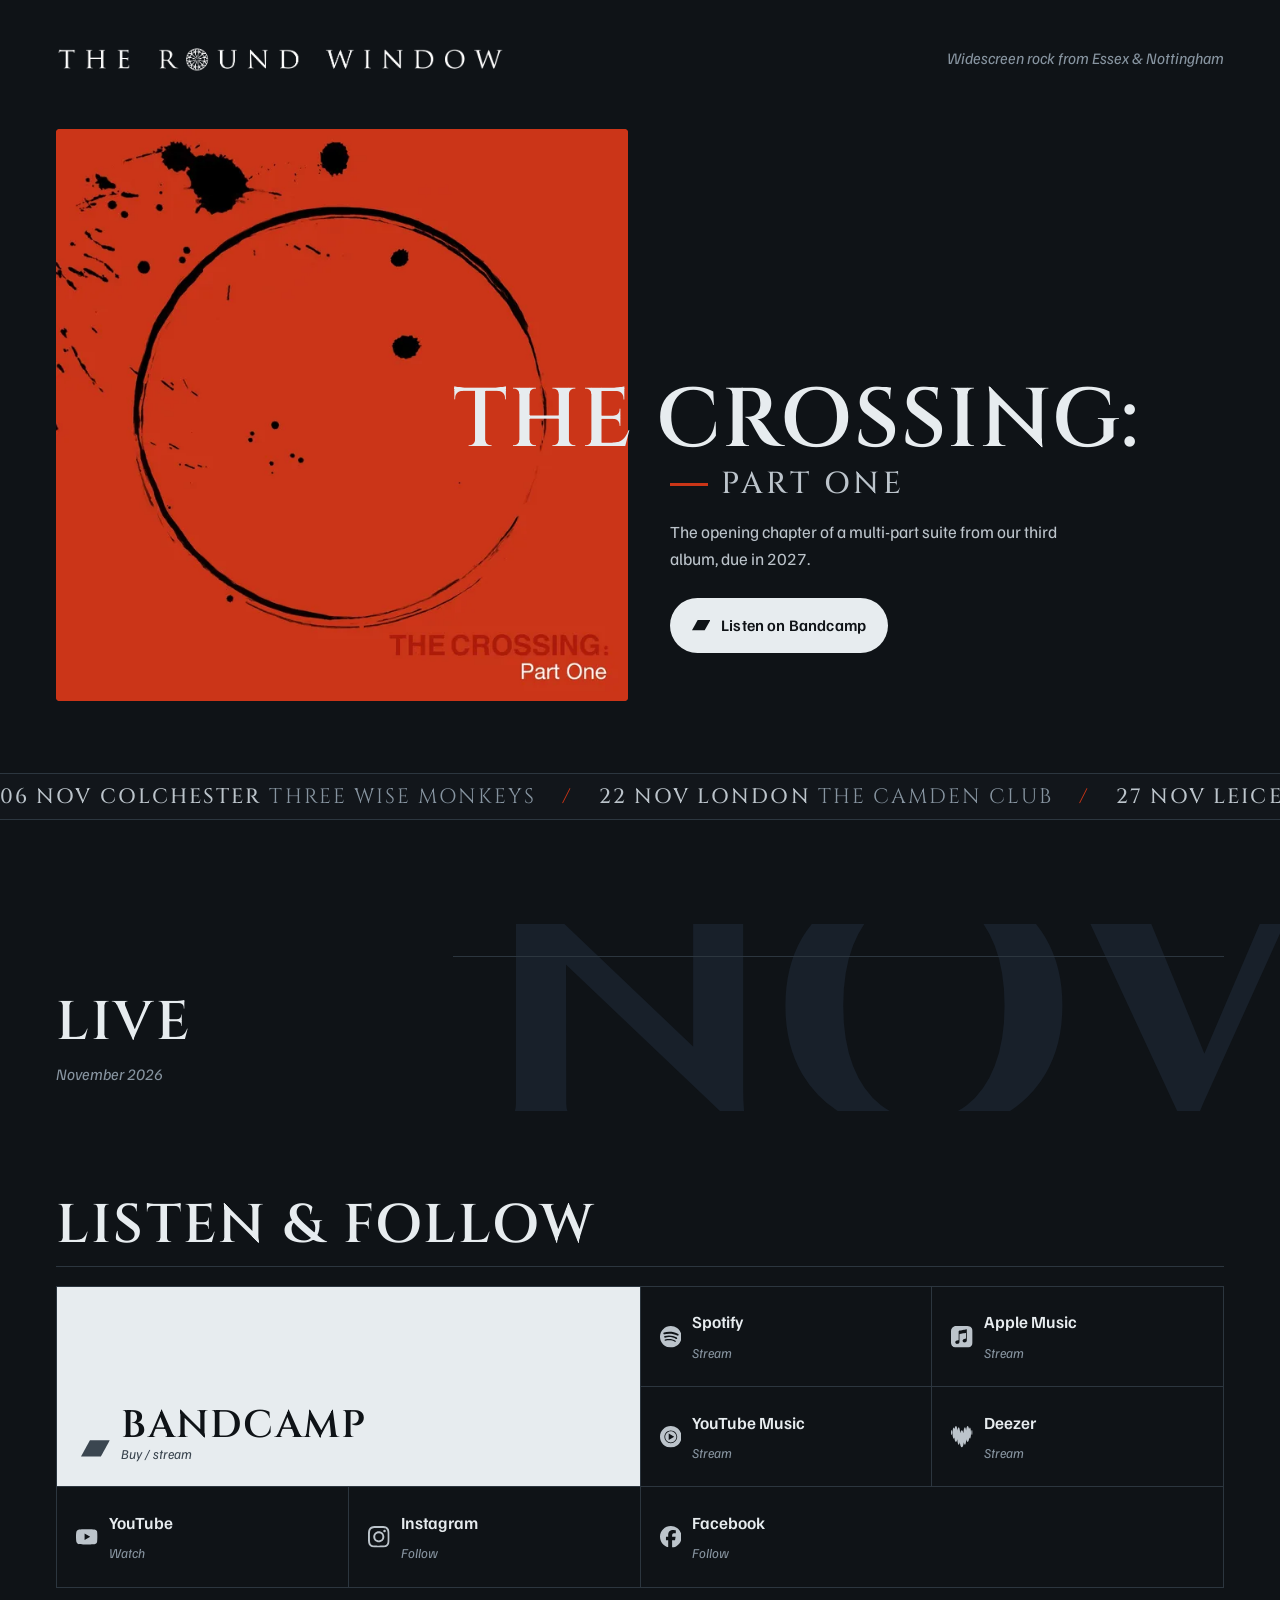
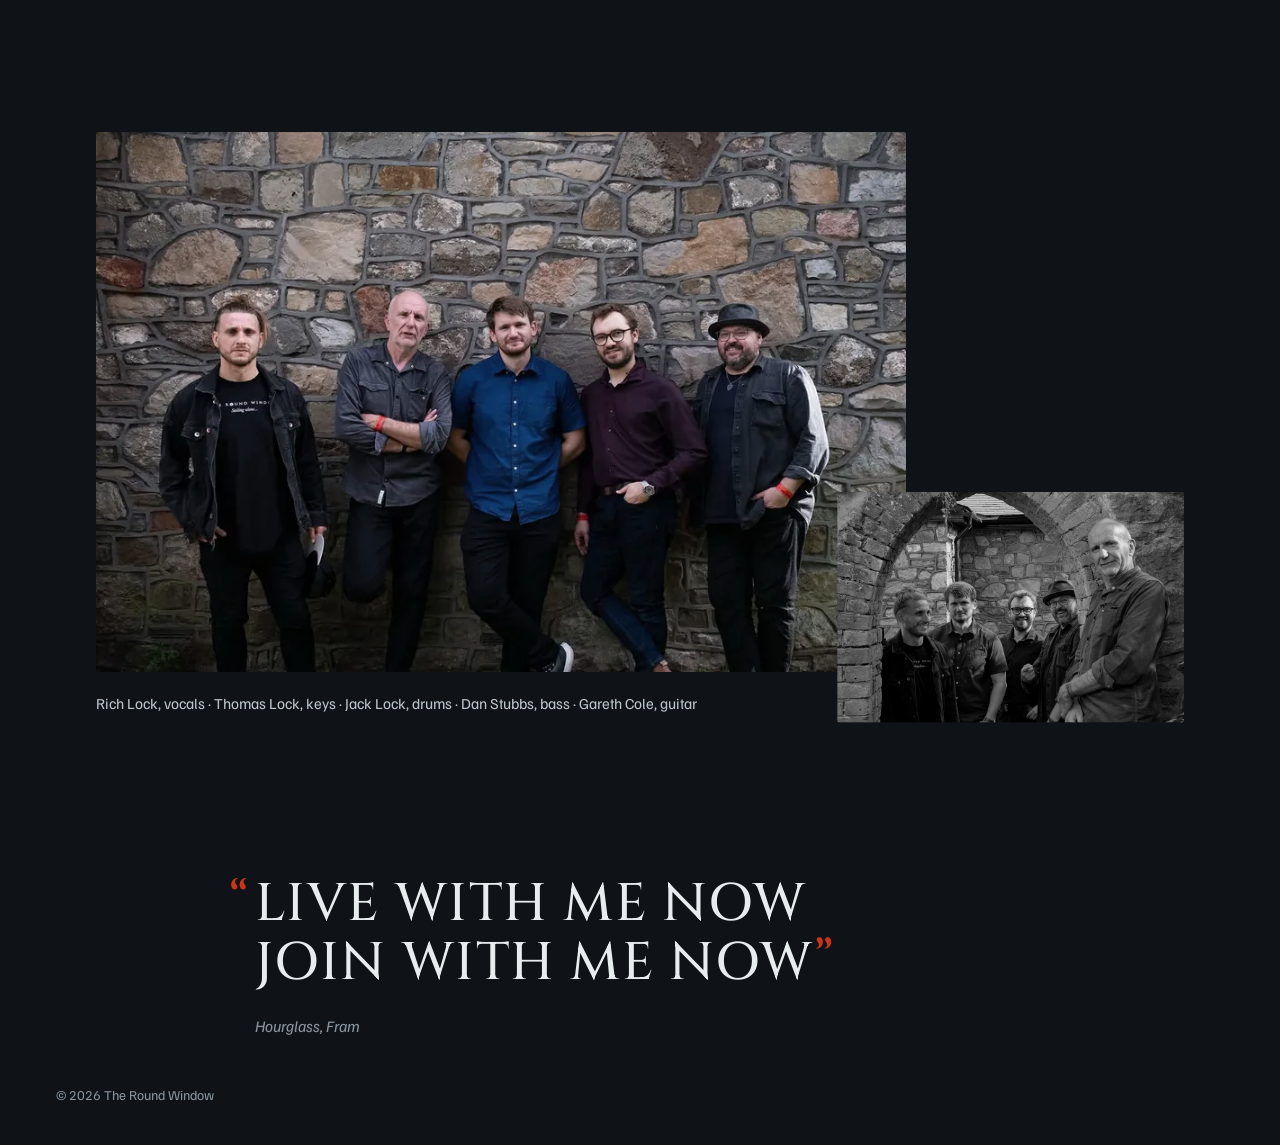
==== commit 11d12610: "v6.1 at root (Cinzel, no grain); v6 at /v6/" ====
--- a/index.html
+++ b/index.html
@@ -19,7 +19,7 @@
 <meta property="og:image:alt" content="The Round Window logo beside the red artwork for The Crossing: Part One">
 <meta name="twitter:card" content="summary_large_image">
 <meta name="twitter:site" content="@roundwindowuk">
-<link rel="preload" href="assets/fonts/LeMurmure.woff2" as="font" type="font/woff2" crossorigin>
+<link rel="preload" href="assets/fonts/Cinzel.woff2" as="font" type="font/woff2" crossorigin>
 <link rel="preload" href="assets/fonts/Familjen.woff2" as="font" type="font/woff2" crossorigin>
 <link rel="stylesheet" href="style.css">
 <script>document.documentElement.classList.add('js')</script>
--- a/style.css
+++ b/style.css
@@ -1,4 +1,4 @@
-@font-face{font-family:"Le Murmure";src:url(assets/fonts/LeMurmure.woff2) format("woff2");font-display:swap}
+@font-face{font-family:"Cinzel";src:url(assets/fonts/Cinzel.woff2) format("woff2");font-weight:400 900;font-display:swap}
 @font-face{font-family:"Familjen";src:url(assets/fonts/Familjen.woff2) format("woff2");font-weight:400 700;font-display:swap}
 @font-face{font-family:"Familjen";src:url(assets/fonts/Familjen-Italic.woff2) format("woff2");font-weight:400 700;font-style:italic;font-display:swap}
 :root{
@@ -10,7 +10,7 @@
   --stone:#bcc4cb;      /* cold stone */
   --ice:#e7ecef;        /* primary text / button */
   --red:#ca3517;        /* The Crossing red: used sparingly */
-  --display:"Le Murmure","Arial Narrow",sans-serif;
+  --display:"Cinzel",Georgia,serif;
   --text:"Familjen",system-ui,sans-serif;
   --mono:"Familjen",system-ui,sans-serif;
   --ease:cubic-bezier(.65,0,.15,1);
@@ -20,7 +20,7 @@
 *,*::before,*::after{box-sizing:border-box}
 html{background:var(--slate);-webkit-text-size-adjust:100%}
 body{margin:0;color:var(--ice);font:400 1.0625rem/1.55 var(--text);overflow-x:clip;
-  background:url(assets/img/grain.png),radial-gradient(80% 55% at 85% -5%,#1c252d 0,transparent 70%),var(--slate);-webkit-font-smoothing:antialiased}
+  background:var(--slate);-webkit-font-smoothing:antialiased}
 img{display:block;max-width:100%;height:auto}
 a{color:inherit;text-decoration:none}
 :focus-visible{outline:2px solid var(--ice);outline-offset:4px}
@@ -28,7 +28,7 @@
 .skip:focus{top:1rem}
 .ico{width:1.15rem;height:1.15rem;fill:currentColor;flex:none}
 .mast,.hero,.live,.listen,.band,.foot{padding-inline:var(--pad)}
-[class*="t1"],.sec span,.city,.shows .d,.track,.lyric p{font-synthesis:none}
+[class*="t1"],.sec span,.city,.shows .d,.track,.lyric p{font-synthesis:weight}
 
 /* masthead */
 .mast{padding-top:2rem;display:flex;flex-wrap:wrap;align-items:center;justify-content:space-between;gap:.9rem 2rem}
@@ -130,7 +130,7 @@
   .links{grid-template-columns:repeat(4,1fr)}
   .links li:first-child{grid-column:span 2;grid-row:span 2}
   .links li:first-child a{align-content:end;padding:1.5rem}
-  .links li:first-child .n{font:400 3.6rem/.85 var(--display);text-transform:uppercase;font-synthesis:none}
+  .links li:first-child .n{font:400 3.6rem/.85 var(--display);text-transform:uppercase;font-synthesis:weight}
   .links li:first-child .ico{width:1.8rem;height:1.8rem;align-self:end}
   .links a{min-height:6.2rem;padding:1.2rem}
   .band{margin-top:8rem}
@@ -197,7 +197,7 @@
 .bar{display:none}
 /* oversized ghost month bleeding off the right edge behind the dates */
 .live{position:relative;overflow:hidden}
-.ghost{position:absolute;right:-.08em;top:-.12em;font:400 clamp(12rem,48vw,34rem)/.8 var(--display);text-transform:uppercase;color:#18202a;pointer-events:none;z-index:0;font-synthesis:none}
+.ghost{position:absolute;right:-.08em;top:-.12em;font:400 clamp(12rem,48vw,34rem)/.8 var(--display);text-transform:uppercase;color:#18202a;pointer-events:none;z-index:0;font-synthesis:weight}
 .live>*:not(.ghost){position:relative;z-index:1}
 /* lyric as a hung pull-quote, breaking the grid to the left */
 .lyric{border-top:0;padding-top:0;position:relative}
@@ -228,3 +228,21 @@
   .js .foot .lyric p{clip-path:none;opacity:0;transform:translateY(24px)}
   .js .foot.in .lyric p{animation:fadeup 1.1s var(--out) .1s forwards}
 }
+
+/* v6.1: Cinzel (the free stand-in for the band's Trajan-style wordmark), sized for legibility */
+.t1{font-weight:600;font-size:clamp(2rem,8.4vw,6.6rem);letter-spacing:.02em;line-height:.95}
+.t2{font-family:var(--display);font-weight:500;font-size:clamp(1.15rem,4.4vw,1.9rem);letter-spacing:.12em}
+.track{font-weight:500;font-size:clamp(1rem,1.9vw,1.3rem);letter-spacing:.1em}
+.sec span{font-weight:600;font-size:clamp(2rem,6.5vw,3.4rem);letter-spacing:.04em;line-height:1}
+.shows .d{font-weight:500;font-size:3.6rem;letter-spacing:0}
+.shows .m{font-weight:600;font-size:.85rem;letter-spacing:.14em}
+.city{font-weight:600;font-size:1.5rem;letter-spacing:.06em;line-height:1.05}
+.ghost{font-weight:700;font-size:clamp(9rem,30vw,22rem);letter-spacing:-.02em}
+.lyric p{font-weight:500;font-size:clamp(1.6rem,4.6vw,3.3rem);line-height:1.12;letter-spacing:.03em;max-width:22ch}
+@media (min-width:960px){
+  .t1{font-size:clamp(5.2rem,6.4vw,7.2rem)}
+  .shows .d{font-size:4.4rem}
+  .city{font-size:1.85rem}
+  .links li:first-child .n{font-weight:600;font-size:2.4rem;letter-spacing:.04em;line-height:1}
+}
+@media (max-width:959px){ .hero-text{margin-top:1.4rem} }
